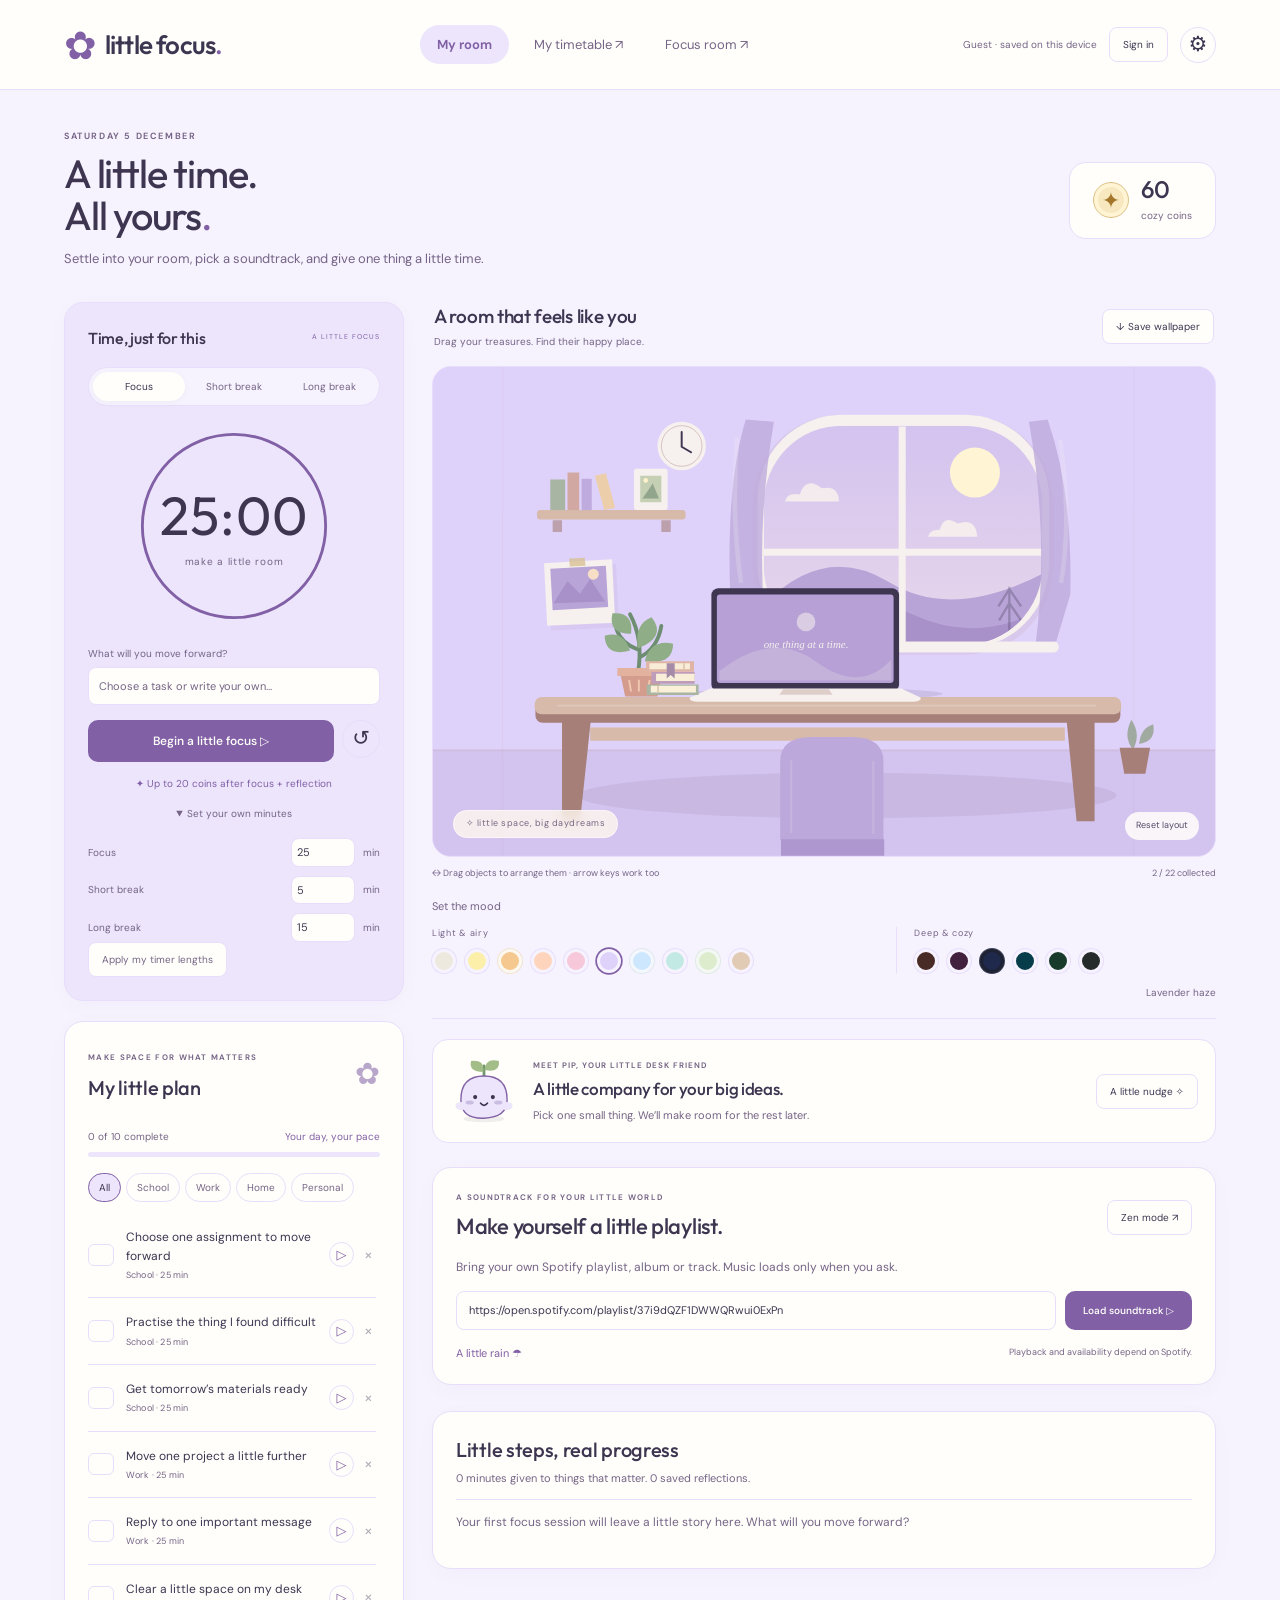
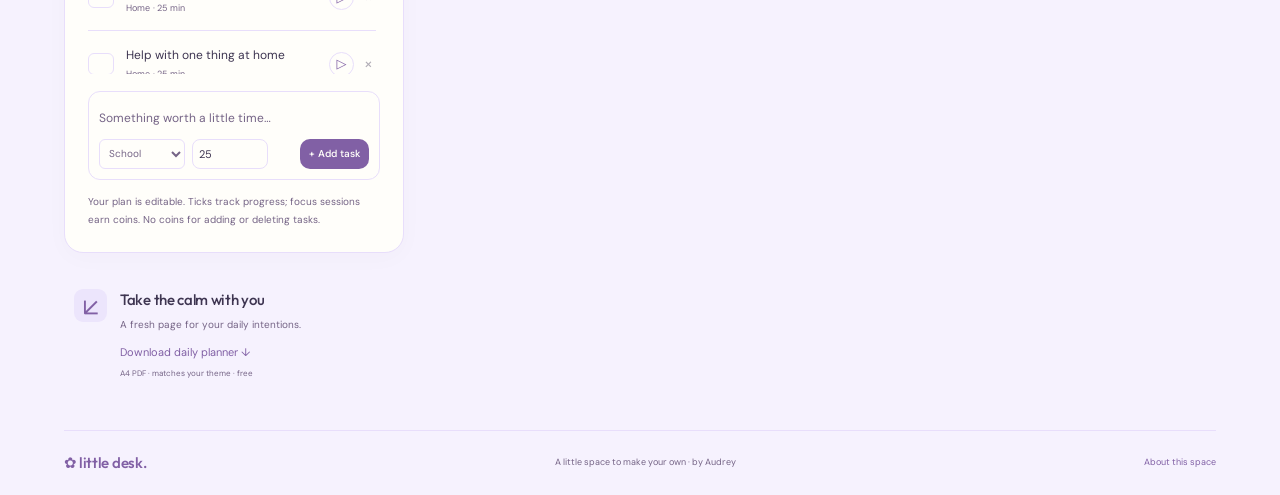
==== focus.html @ 66adf8b5 "Build Little Desk with movable rooms and matching study tools Add movable desk objects, Pip encourag" ====
<!doctype html>
<html lang="en" data-theme="lavender">
<head>
  <meta charset="UTF-8"><meta name="viewport" content="width=device-width, initial-scale=1">
  <meta name="theme-color" content="#f7f5fb"><meta name="description" content="Your dream room, one little win at a time. Make space for focus, collect little treasures, and build a cozy corner that feels like you.">
  <title>Little Focus — a little time, all yours</title>
  <link rel="icon" href="data:image/svg+xml,%3Csvg xmlns='http://www.w3.org/2000/svg' viewBox='0 0 64 64'%3E%3Crect width='64' height='64' rx='18' fill='%239876b7'/%3E%3Ctext x='32' y='47' text-anchor='middle' font-size='49' fill='%23fff7ea'%3E✿%3C/text%3E%3C/svg%3E">
  <style>
/* Theme tokens: change these to recolor the interface. Scene colors live in scene.js. */
@import url('https://fonts.googleapis.com/css2?family=DM+Sans:wght@400;450;500;550;600;650;700&family=Outfit:wght@400;450;500;550;600;650&display=swap');
:root {
  --page:#f8f7fb;
  --surface:#fffefa;
  --ink:#40394e;
  --muted:#81798e;
  --line:#eae5f0;
  --accent:#8c72af;
  --accent-light:#eee7f7;
  --accent-soft:#f4effb;
  --shadow:0 5px 24px #4b346506;
  --scene:#e9ddf5;
  --danger:#a84458;
  color-scheme:light
}
[data-theme=mint] {
  --page:#f4f8f5;
  --ink:#344f46;
  --muted:#6c827a;
  --line:#dfeae4;
  --accent:#518973;
  --accent-light:#e1efe6;
  --accent-soft:#edf6ef;
  --scene:#dceee2
}
[data-theme=blue] {
  --page:#f4f7fb;
  --ink:#35475c;
  --muted:#73859a;
  --line:#e0e8f0;
  --accent:#608bb0;
  --accent-light:#e2edf7;
  --accent-soft:#eef5fb;
  --scene:#dbeafa
}
[data-theme=morning] {
  --page:#fcf8ef;
  --ink:#5b4737;
  --muted:#927e68;
  --line:#eee4d4;
  --accent:#ad7f42;
  --accent-light:#f7ebd4;
  --accent-soft:#fcf3e2;
  --scene:#fae6bc
}
[data-theme=night] {
  --page:#1e2233;
  --surface:#292d41;
  --ink:#f0eaf8;
  --muted:#b1abc5;
  --line:#3c4057;
  --accent:#bea4e5;
  --accent-light:#41405c;
  --accent-soft:#32364d;
  --scene:#353853;
  --shadow:0 5px 24px #00000016;
  color-scheme:dark
}
/* Shared controls and desktop layout. */
* {
  box-sizing:border-box
}
body {
  margin:0;
  background:var(--page);
  color:var(--ink);
  font-family:'DM Sans',system-ui,sans-serif;
  font-size:14px;
  line-height:1.5;
  transition:background .35s,color .35s
}
button,input,a {
  -webkit-tap-highlight-color:transparent
}
button,input {
  font:inherit
}
button,a,input {
  outline-offset:5px
}
button {
  cursor:pointer;
  color:inherit
}
button {
  border:0;
  background:none
}
a {
  color:inherit;
  text-decoration:none
}
button:hover,a:hover {
  filter:brightness(.96)
}
button:disabled {
  cursor:not-allowed;
  opacity:.6
}
button:focus-visible,a:focus-visible,input:focus-visible {
  outline:3px solid var(--accent)
}
h1,h2,p {
  margin:0
}
h1,h2,.brand {
  font-family:'Outfit',system-ui,sans-serif
}
h2 {
  font-weight:500;
  font-size:20px;
  letter-spacing:-.3px
}
.topbar {
  height:90px;
  display:flex;
  align-items:center;
  justify-content:space-between;
  gap:20px;
  padding:0 max(5vw,24px);
  border-bottom:1px solid var(--line);
  background:var(--surface)
}
.brand {
  font-size:26px;
  font-weight:550;
  letter-spacing:-.8px;
  display:flex;
  align-items:center;
  gap:9px;
  white-space:nowrap
}
.brand-flower {
  font-size:39px;
  line-height:1;
  color:var(--accent)
}
.brand-dot {
  margin-left:-9px;
  color:var(--accent)
}
nav {
  display:flex;
  gap:8px
}
.nav-link {
  padding:10px 17px;
  border-radius:30px;
  font-size:13px;
  color:var(--muted)
}
.nav-link span {
  padding-left:5px;
  font-size:14px
}
.nav-link.active {
  background:var(--accent-light);
  color:var(--accent);
  font-weight:650
}
.header-actions {
  display:flex;
  align-items:center;
  gap:22px
}
.local-badge {
  font-size:11px;
  color:var(--muted);
  display:flex;
  align-items:center;
  gap:7px
}
.local-badge i {
  height:6px;
  width:6px;
  background:#7fa98b;
  border-radius:50%
}
.icon-button {
  width:36px;
  height:36px;
  border:1px solid var(--line);
  border-radius:50%;
  font-size:21px;
  display:inline-grid;
  place-items:center;
  background:var(--surface)
}
main {
  max-width:1440px;
  padding:40px 5vw 0;
  margin:auto
}
.intro {
  display:flex;
  justify-content:space-between;
  align-items:center;
  margin:0 0 31px;
  gap:16px
}
.eyebrow {
  font-size:9px;
  letter-spacing:1.6px;
  font-weight:650;
  color:var(--muted)
}
h1 {
  font-size:clamp(28px,2.7vw,41px);
  line-height:1.2;
  font-weight:450;
  letter-spacing:-1.2px;
  margin:8px 0 10px
}
h1 span {
  color:var(--accent)
}
.intro p:last-child {
  color:var(--muted);
  font-size:13px
}
.coin-wallet {
  display:flex;
  gap:12px;
  align-items:center;
  border:1px solid var(--line);
  background:var(--surface);
  border-radius:17px;
  padding:13px 23px
}
.coin {
  width:36px;
  height:36px;
  background:#f7e8bf;
  border:1px solid #dec48a;
  color:#a47629;
  border-radius:50%;
  display:grid;
  place-items:center;
  font-size:22px;
  box-shadow:inset 0 0 0 4px #fff4d4
}
.coin-wallet strong {
  font-family:'Outfit',sans-serif;
  font-size:24px;
  font-weight:500;
  line-height:1.15;
  display:block
}
.coin-wallet div>span {
  font-size:10px;
  color:var(--muted);
  white-space:nowrap
}
.workspace {
  display:grid;
  grid-template-columns:315px minmax(0,1fr);
  gap:34px
}
.productivity {
  display:flex;
  flex-direction:column;
  gap:20px
}
.panel {
  border:1px solid var(--line);
  border-radius:19px;
  background:var(--surface);
  box-shadow:var(--shadow);
  padding:23px
}
.section-heading {
  display:flex;
  justify-content:space-between;
  align-items:center
}
.section-heading h2 {
  margin-top:7px
}
.section-heading .eyebrow {
  font-size:8px;
  letter-spacing:1.3px
}
.small-flower {
  font-size:30px;
  color:var(--accent);
  opacity:.55
}
.progress-label {
  display:flex;
  justify-content:space-between;
  color:var(--muted);
  font-size:10px;
  margin-top:26px
}
.progress-label span:last-child {
  color:var(--accent)
}
progress {
  appearance:none;
  width:100%;
  height:5px;
  border:0;
  display:block;
  margin-top:8px;
  background:var(--accent-light);
  border-radius:10px;
  overflow:hidden
}
progress::-webkit-progress-bar {
  background:var(--accent-light)
}
progress::-webkit-progress-value {
  background:var(--accent);
  border-radius:10px
}
progress::-moz-progress-bar {
  background:var(--accent)
}
.habit-list {
  list-style:none;
  padding:9px 0 0;
  margin:0
}
.habit {
  display:flex;
  align-items:center;
  gap:9px;
  padding:15px 0;
  border-bottom:1px solid var(--line)
}
.habit label {
  display:flex;
  gap:12px;
  align-items:center;
  flex:1;
  min-width:0;
  cursor:pointer;
  font-size:12px;
  overflow-wrap:anywhere
}
.habit input {
  appearance:none;
  flex-shrink:0;
  width:19px;
  height:19px;
  border:1.5px solid var(--line);
  border-radius:6px;
  margin:0;
  display:grid;
  place-content:center
}
.habit input:checked {
  background:var(--accent);
  border-color:var(--accent)
}
.habit input:checked:after {
  content:'✓';
  color:var(--surface);
  font-size:13px
}
.habit input:checked+span {
  text-decoration:line-through;
  color:var(--muted)
}
.delete-habit {
  padding:3px;
  font-size:18px;
  opacity:.4;
  line-height:1
}
.delete-habit:hover {
  opacity:1;
  color:var(--danger)
}
#habit-form {
  display:flex;
  border:1px dashed var(--line);
  border-radius:9px;
  margin-top:17px;
  padding:5px 8px;
  gap:5px
}
input {
  min-width:0;
  color:var(--ink);
  background:var(--surface);
  border:1px solid var(--line);
  border-radius:8px;
  padding:10px 12px
}
#habit-input {
  flex:1;
  background:transparent;
  border:0;
  padding:6px 1px;
  font-size:11px
}
input::placeholder {
  color:var(--muted)
}
#habit-form button {
  color:var(--accent);
  font-size:20px
}
.fine-print {
  font-size:9px;
  line-height:1.8;
  color:var(--muted);
  margin-top:13px
}
.timer-header {
  display:flex;
  justify-content:space-between;
  align-items:center
}
.timer-header h2 {
  font-size:16px
}
.timer-header span {
  font-size:7px;
  letter-spacing:1px;
  color:var(--accent)
}
.focus-panel {
  background:var(--accent-soft);
  text-align:center
}
.timer {
  font-family:'Outfit',sans-serif;
  font-size:57px;
  line-height:1.2;
  letter-spacing:1px;
  font-weight:400;
  margin:17px 0
}
.timer-buttons {
  display:flex;
  justify-content:center;
  gap:9px
}
.primary {
  background:var(--accent);
  color:var(--surface);
  padding:11px 18px;
  border-radius:10px;
  font-size:12px;
  font-weight:550
}
.primary span {
  margin-left:20px
}
.timer-buttons .icon-button {
  background:transparent;
  width:38px;
  height:38px
}
.focus-panel>p {
  font-size:10px;
  color:var(--muted);
  margin-top:16px
}
.download-panel {
  display:flex;
  gap:13px;
  padding:16px 10px
}
.download-symbol {
  height:33px;
  width:33px;
  border-radius:9px;
  background:var(--accent-light);
  color:var(--accent);
  display:grid;
  place-items:center;
  font-size:25px;
  flex-shrink:0
}
.download-panel h2 {
  font-size:15px
}
.download-panel p {
  color:var(--muted);
  font-size:10px;
  margin:5px 0 9px
}
.text-button {
  padding:0;
  font-size:11px;
  color:var(--accent)
}
.text-button span {
  margin-left:8px
}
.file-note {
  display:block;
  font-size:8px;
  color:var(--muted);
  margin-top:5px
}
.desk-header {
  display:flex;
  justify-content:space-between;
  align-items:center;
  margin:0 0 15px;
  padding:0 2px
}
.desk-header h2 {
  font-size:19px
}
.desk-header div>span {
  color:var(--muted);
  font-size:10px
}
.subtle-button {
  padding:9px 13px;
  font-size:10px;
  border:1px solid var(--line);
  border-radius:8px;
  background:var(--surface)
}
.subtle-button span {
  margin-right:7px
}
.scene-wrap {
  border:1px solid var(--line);
  position:relative;
  overflow:hidden;
  border-radius:19px;
  background:var(--scene)
}
#desk-scene {
  width:100%;
  aspect-ratio:16/10;
  display:grid;
  align-items:center
}
#desk-scene svg {
  width:100%;
  height:100%;
  display:block
}
.scene-sticker {
  position:absolute;
  bottom:18px;
  left:20px;
  background:#fff9edc9;
  backdrop-filter:blur(6px);
  border:1px solid #ffffff80;
  border-radius:20px;
  padding:6px 12px;
  font-size:9px;
  letter-spacing:.5px;
  color:#796783
}
.scene-sticker span {
  margin-right:5px
}
.theme-row {
  display:flex;
  align-items:center;
  gap:15px;
  padding:18px 1px 22px;
  border-bottom:1px solid var(--line);
  font-size:10px;
  color:var(--muted)
}
#theme-options {
  display:flex;
  gap:9px
}
.theme-swatch {
  width:21px;
  height:21px;
  border-radius:50%;
  border:3px solid var(--page);
  box-shadow:0 0 0 1px var(--line)
}
.theme-swatch[aria-pressed=true] {
  box-shadow:0 0 0 1.7px var(--accent)
}
.theme-name {
  margin-left:auto;
  font-size:9px
}
.collection-heading {
  display:flex;
  justify-content:space-between;
  align-items:end;
  margin:22px 0 16px
}
.collection-heading h2 {
  margin-top:4px;
  font-size:21px
}
.collection-heading>span {
  font-size:9px;
  color:var(--muted)
}
.collection-heading .eyebrow {
  font-size:8px;
  letter-spacing:1.3px
}
.item-grid {
  display:grid;
  grid-template-columns:repeat(6,minmax(0,1fr));
  gap:9px
}
.item-card {
  border:1px solid var(--line);
  background:var(--surface);
  border-radius:13px;
  overflow:hidden;
  text-align:center;
  padding:10px 6px 9px;
  transition:transform .2s
}
.item-card:hover {
  transform:translateY(-3px)
}
.item-card svg {
  width:60px;
  height:53px;
  display:block;
  margin:auto
}
.item-card h3 {
  font-size:10px;
  font-weight:550;
  margin:7px 0
}
.item-action {
  font-size:9px;
  background:var(--accent-light);
  color:var(--accent);
  padding:5px 4px;
  border-radius:6px;
  width:100%;
  white-space:nowrap
}
.item-action[aria-pressed=true] {
  background:var(--accent-soft);
  color:var(--muted)
}
.item-action:disabled {
  background:var(--page);
  opacity:.7
}
.collection-note {
  text-align:center;
  font-size:9px;
  color:var(--muted);
  margin:20px 0 6px
}
.collection-note span {
  color:var(--accent);
  margin-right:5px
}
footer {
  border-top:1px solid var(--line);
  display:flex;
  align-items:center;
  justify-content:space-between;
  gap:12px;
  margin-top:35px;
  padding:21px 0;
  color:var(--muted)
}
.footer-brand {
  font-size:15px;
  color:var(--accent);
  letter-spacing:-.3px
}
footer>span {
  font-size:9px
}
footer button {
  font-size:9px!important
}
dialog {
  width:min(480px,calc(100% - 32px));
  border:1px solid var(--line);
  border-radius:21px;
  background:var(--surface);
  color:var(--ink);
  padding:27px;
  box-shadow:0 20px 120px #0003
}
dialog::backdrop {
  background:#24203266;
  backdrop-filter:blur(4px)
}
.dialog-heading {
  display:flex;
  align-items:center;
  justify-content:space-between;
  gap:12px
}
.dialog-heading h2 {
  font-size:23px
}
dialog p {
  color:var(--muted);
  font-size:12px;
  margin:16px 0
}
#settings-form {
  display:grid;
  gap:8px
}
#settings-form label {
  font-size:11px;
  margin-top:10px
}
#settings-form .primary {
  margin-top:14px
}
.toast {
  position:fixed;
  bottom:24px;
  left:50%;
  transform:translate(-50%,20px);
  background:var(--ink);
  color:var(--surface);
  padding:12px 22px;
  border-radius:12px;
  font-size:12px;
  max-width:calc(100% - 32px);
  opacity:0;
  pointer-events:none;
  transition:.2s;
  z-index:10
}
.toast.visible {
  opacity:1;
  transform:translate(-50%,0)
}
.sr-only {
  position:absolute;
  width:1px;
  height:1px;
  overflow:hidden;
  clip:rect(0,0,0,0)
}
.skip {
  position:fixed;
  top:-100px;
  padding:12px;
  background:var(--surface);
  z-index:20
}
.skip:focus {
  top:5px
}
/* Responsive layout: the scene moves above the checklist on narrow screens. */
@media(min-width:1500px) {
  main {
    padding-left:50px;
    padding-right:50px
  }
}
@media(max-width:1100px) {
  .workspace {
    grid-template-columns:280px minmax(0,1fr);
    gap:23px
  }
  .item-grid {
    grid-template-columns:repeat(3,minmax(0,1fr))
  }
  .panel {
    padding:20px
  }
  .local-badge {
    display:none
  }
  .item-card svg {
    height:45px
  }
  .collection-heading>span {
    display:none
  }
  h1 {
    font-size:32px
  }
}
@media(max-width:760px) {
  .topbar {
    height:72px;
    padding:0 20px;
    flex-wrap:wrap;
    gap:8px
  }
  .brand {
    font-size:23px
  }
  .brand-flower {
    font-size:32px
  }
  .header-actions {
    margin-left:auto
  }
  nav {
    position:absolute;
    top:84px;
    left:20px;
    right:20px;
    justify-content:center;
    gap:5px
  }
  .nav-link {
    padding:7px 13px;
    font-size:11px
  }
  main {
    padding:70px 20px 0
  }
  .intro {
    margin-bottom:25px;
    align-items:start
  }
  .intro .eyebrow {
    font-size:8px
  }
  h1 {
    font-size:29px;
    max-width:300px
  }
  .intro p:last-child {
    font-size:11px;
    max-width:240px
  }
  .coin-wallet {
    padding:10px;
    gap:7px;
    border-radius:13px;
    margin-top:22px
  }
  .coin {
    width:26px;
    height:26px;
    font-size:16px;
    box-shadow:inset 0 0 0 3px #fff4d4
  }
  .coin-wallet strong {
    font-size:19px
  }
  .coin-wallet div>span {
    font-size:8px
  }
  .workspace {
    display:flex;
    flex-direction:column;
    gap:25px
  }
  .desk-column {
    order:-1
  }
  .desk-header {
    margin-bottom:12px
  }
  .scene-sticker {
    left:12px;
    bottom:12px;
    font-size:8px
  }
  .theme-row {
    gap:10px;
    padding:17px 0
  }
  .theme-name {
    font-size:8px
  }
  .item-grid {
    grid-template-columns:repeat(3,minmax(0,1fr))
  }
  .item-card {
    padding-top:8px
  }
  .item-card h3 {
    margin:3px 0 7px
  }
  .collection-heading {
    margin-top:18px
  }
  .collection-note {
    font-size:8px
  }
  .productivity {
    display:grid;
    grid-template-columns:1fr 1fr;
    gap:16px
  }
  .habits-panel {
    grid-column:1/-1
  }
  .download-panel {
    align-items:center;
    padding:15px 4px;
    gap:8px
  }
  .download-symbol {
    display:none
  }
  .download-panel h2 {
    font-size:15px
  }
  .download-panel p {
    line-height:1.8
  }
  .focus-panel {
    padding:17px 13px
  }
  .timer-header {
    display:block
  }
  .timer-header span {
    display:block;
    margin-top:5px
  }
  .timer {
    font-size:45px
  }
  .timer-buttons {
    gap:4px
  }
  .timer-buttons .primary {
    font-size:10px;
    padding:10px
  }
  .primary span {
    margin-left:5px
  }
  .timer-buttons .icon-button {
    width:30px;
    height:34px
  }
  .focus-panel>p {
    font-size:9px
  }
  footer {
    flex-wrap:wrap;
    margin-top:25px
  }
  footer>span {
    order:3;
    flex-basis:100%;
    font-size:8px
  }
  .section-heading .eyebrow {
    font-size:9px
  }
  .habit label {
    font-size:13px
  }
}
/* Respect the visitor's motion preference. */
@media(prefers-reduced-motion:reduce) {
  *,*:before,*:after {
    transition:none!important;
    animation:none!important;
    scroll-behavior:auto!important
  }
}

/* Little Desk v2: room tools, grouped tasks, a quiet companion and focus rituals. */
[hidden]{display:none!important}
.topbar{gap:15px}.header-actions{gap:12px}.local-badge{font-size:10px}.intro{align-items:center}.intro h1{font-size:clamp(31px,3.1vw,45px);line-height:1.08}.intro p:last-child{max-width:580px;line-height:1.8}.workspace{grid-template-columns:340px minmax(0,1fr);gap:28px}.category-tabs,.shop-filters{display:flex;gap:5px;flex-wrap:wrap;margin:16px 0 2px}.category-tabs button,.shop-filters button{border:1px solid var(--line);border-radius:20px;font-size:10px;padding:6px 10px;color:var(--muted)}.category-tabs button[aria-pressed=true],.shop-filters button[aria-pressed=true]{color:var(--ink);background:var(--accent-light);border-color:var(--accent)}.habit-list{max-height:470px;overflow-y:auto;scrollbar-width:thin;scrollbar-color:var(--line) transparent;padding-right:4px}.habit{gap:7px;align-items:center}.habit label{font-size:12px;line-height:1.6}.habit-label-text{display:block}.task-meta{display:block;color:var(--muted);font-size:9px;margin-top:2px;letter-spacing:.15px}.task-focus{width:25px;height:25px;flex-shrink:0;color:var(--accent);border:1px solid var(--line);border-radius:50%;font-size:13px}.delete-habit{font-size:16px}#habit-form{display:block;border:1px solid var(--line);padding:10px;border-radius:12px}#habit-input{width:100%;font-size:12px;padding:7px 0 12px}.task-options{display:flex;gap:7px}.task-options select{width:32%;font:inherit;font-size:10px;color:var(--muted);background:var(--surface);border:1px solid var(--line);border-radius:6px;padding:5px}.task-options .primary{font-size:10px;padding:7px 9px;white-space:nowrap}#habit-form button{font-size:10px;color:var(--surface)}.fine-print{font-size:10px;line-height:1.8}.timer-modes{display:flex;gap:3px;background:var(--page);border:1px solid var(--line);border-radius:30px;padding:4px;margin:17px 0 6px}.timer-modes button{flex:1;padding:7px 4px;font-size:10px;border-radius:20px;color:var(--muted)}.timer-modes button[aria-pressed=true]{background:var(--surface);color:var(--ink);box-shadow:0 2px 8px #00000008}.timer-orbit{position:relative;width:210px;height:210px;margin:15px auto}.timer-orbit>svg{position:absolute;inset:0;width:100%;height:100%;transform:rotate(-90deg)}.timer-track,.timer-ring{fill:none;stroke:var(--line);stroke-width:3}.timer-ring{stroke:var(--accent);stroke-linecap:round;stroke-dasharray:603.186;stroke-dashoffset:0;transition:stroke-dashoffset .4s}.timer-center{position:absolute;inset:0;display:flex;align-items:center;justify-content:center;flex-direction:column}.timer{font-size:54px;margin:0;line-height:1.2;letter-spacing:1px}.timer-whisper{font-size:10px;color:var(--muted);margin-top:6px;letter-spacing:.7px}.goal-label{display:block;text-align:left;font-size:10px;color:var(--muted);margin:12px 0 6px}#focus-goal{width:100%;font-size:11px;padding:10px}.timer-buttons{margin-top:15px;gap:8px}.timer-buttons .primary{flex:1;padding:12px}.reward-note{font-size:10px!important;color:var(--accent)!important;margin-top:14px!important}.timer-customize{margin-top:15px;font-size:10px;text-align:left;color:var(--muted)}.timer-customize summary{cursor:pointer;text-align:center}.timer-customize>div{display:flex;flex-direction:column;gap:9px;padding-top:14px}.timer-customize label{display:flex;align-items:center;justify-content:space-between;gap:8px}.timer-customize input{width:55px;font-size:11px;padding:5px;margin-left:auto}.scene-reset{position:absolute;right:16px;bottom:16px;border-radius:20px;background:var(--surface);padding:7px 11px;font-size:9px;opacity:.85}.room-hint{display:flex;justify-content:space-between;font-size:9px;color:var(--muted);padding:10px 0 0;gap:10px}#desk-scene [data-desk-item]{cursor:grab;touch-action:none;outline:0}#desk-scene [data-desk-item]:focus-visible{filter:drop-shadow(0 0 4px var(--accent))}#desk-scene [data-desk-item].dragging{cursor:grabbing;filter:drop-shadow(0 5px 4px #0002)}.theme-row{align-items:center;flex-wrap:wrap;gap:12px;padding:18px 0}.theme-row>span:first-child{font-size:11px}#theme-options{flex:1;flex-wrap:wrap;gap:9px}.theme-swatch{width:23px;height:23px}.theme-name{font-size:10px;min-width:75px;text-align:right}.pip-card{display:flex;align-items:center;gap:15px;border:1px solid var(--line);border-radius:16px;background:var(--surface);padding:17px;margin-top:20px}.pip-card h2{font-size:17px;margin:5px 0}.pip-card p:last-child{font-size:11px;color:var(--muted)}.pip-card .eyebrow{font-size:8px;letter-spacing:1px}.pip-avatar{width:68px;min-width:68px}.pip-avatar svg{width:100%;display:block}.pip-card>button{margin-left:auto;white-space:nowrap}.collection-heading{margin-top:26px}.collection-explain{font-size:11px;color:var(--muted);line-height:1.8;max-width:600px}.shop-filters{margin:15px 0}.item-grid{grid-template-columns:repeat(4,minmax(0,1fr));gap:11px}.item-card{padding:14px 9px 11px;border-radius:14px}.item-card svg{width:70px;height:63px}.item-card h3{font-size:11px;margin:6px 0 10px}.item-action{font-size:10px;padding:7px 4px}.item-card.is-owned{border-color:var(--accent)}.collection-note{font-size:10px;line-height:1.8}.reflection-history{margin-top:26px}.reflection-history>p{font-size:11px;color:var(--muted);margin-top:5px}#session-history{padding:0;list-style:none;margin:12px 0 0}#session-history li{border-top:1px solid var(--line);padding:12px 0;font-size:12px}#session-history li span{display:block;font-size:10px;color:var(--muted);margin-top:4px}.empty-list{font-size:12px;color:var(--muted);padding:24px 4px;line-height:1.8}textarea,select{font:inherit;color:var(--ink);background:var(--surface)}textarea{width:100%;border:1px solid var(--line);border-radius:9px;padding:12px;resize:vertical;margin:9px 0}textarea:focus-visible,select:focus-visible{outline:3px solid var(--accent);outline-offset:3px}#reflection-form>label{font-size:12px}#reflection-form .primary{width:100%;margin-top:12px}.checkbox-setting{display:flex;align-items:center;gap:10px;padding:12px 0}.checkbox-setting input{accent-color:var(--accent);width:17px;height:17px}.pip-popup{position:fixed;bottom:20px;right:20px;z-index:5;width:250px;display:flex;flex-direction:column;align-items:end;pointer-events:none}.pip-bubble{background:var(--surface);border:1px solid var(--line);box-shadow:0 8px 30px #00000012;border-radius:17px 17px 4px 17px;padding:16px 25px 16px 16px;font-size:12px;line-height:1.8;pointer-events:auto}.pip-bubble>button{position:absolute;right:7px;top:3px;color:var(--muted);font-size:17px}.pip-character{pointer-events:auto;width:80px;height:80px;padding:0;margin-top:5px}.pip-character svg{width:100%;height:100%}#auth-form{display:grid;gap:8px}#auth-form label{font-size:12px;margin-top:6px}#auth-form button{margin:8px 0 16px}#signed-in-controls{display:flex;flex-direction:column;gap:14px}#account-dialog>.text-button{margin-top:16px}.footer-brand{color:var(--accent)}
@media(max-width:1150px){.workspace{grid-template-columns:305px minmax(0,1fr);gap:22px}.item-grid{grid-template-columns:repeat(3,minmax(0,1fr))}.pip-card{gap:9px}.pip-card>button{font-size:9px;padding:7px}.pip-card h2{font-size:15px}.theme-name{flex-basis:100%;text-align:left}.intro h1{font-size:37px}.local-badge{display:none}.nav-link{padding:9px 10px}}
@media(max-width:760px){.topbar{gap:7px}.header-actions{gap:7px}.header-actions .subtle-button{font-size:10px;padding:8px}.workspace{display:flex}.intro h1{font-size:31px}.intro p:last-child{max-width:255px}.coin-wallet{margin-top:24px}.desk-column{order:-1}.productivity{display:flex}.desk-header h2{font-size:17px}.desk-header div>span{font-size:10px}.item-grid{grid-template-columns:repeat(3,minmax(0,1fr))}.item-card svg{width:57px;height:54px}.item-card h3{font-size:10px}.item-action{font-size:9px}.theme-name{flex-basis:auto}.theme-row{gap:10px}#theme-options{flex-basis:75%;gap:8px}.pip-card{flex-wrap:wrap;padding:15px}.pip-avatar{min-width:54px;width:54px}.pip-card>div:nth-child(2){flex:1;min-width:160px}.pip-card>button{margin:0 0 0 69px}.pip-card h2{font-size:16px}.room-hint{font-size:8px}.room-hint>span:last-child{white-space:nowrap}.scene-reset{bottom:11px;right:10px;font-size:8px;padding:5px 8px}.scene-sticker{font-size:7px;padding:5px 8px}.habit-list{max-height:530px}.habits-panel .fine-print{font-size:10px}.timer-header{display:flex}.timer-header span{font-size:9px;margin:0}.timer-modes button{font-size:11px}.timer{font-size:55px}.timer-buttons .primary{font-size:12px}.goal-label{font-size:12px}#focus-goal{font-size:12px}.timer-customize{font-size:11px}.download-panel{padding:15px}.pip-popup{right:12px;bottom:12px;width:225px}.pip-character{width:65px;height:65px}.reflection-history{margin-top:20px}.collection-heading h2{font-size:21px}.collection-explain{font-size:11px}.local-badge{display:none}}
/* Palette families are explicitly grouped instead of interleaved randomly. */
#theme-options{display:grid;grid-template-columns:minmax(0,1.4fr) minmax(0,1fr);gap:17px;flex-basis:100%}.theme-row{align-items:start}.theme-group>span{display:block;font-size:9px;color:var(--muted);letter-spacing:.7px;margin-bottom:9px}.theme-swatches{display:flex;flex-wrap:wrap;gap:9px}.theme-group+.theme-group{border-left:1px solid var(--line);padding-left:17px}.theme-swatch{width:24px;height:24px}.theme-name{min-width:0}.task-options input[type=number]{width:28%;font-size:11px;padding:6px}#habit-form .task-options button{margin-left:auto}.timer-customize[open]>summary{margin-bottom:3px}.timer-customize input{width:64px}@media(max-width:760px){#theme-options{grid-template-columns:minmax(0,1.4fr) minmax(0,1fr);gap:13px}.theme-group+.theme-group{padding-left:13px}.theme-swatches{gap:8px}.theme-swatch{width:23px;height:23px}.theme-name{margin-left:0}}
</style>
  
<style>.focus-route .focus-panel{order:-1}.focus-route .collection{display:none}.music-panel{margin-top:24px}.music-panel h2{font-size:22px;margin-top:7px}.music-panel>p{font-size:12px;color:var(--muted);margin:15px 0}.music-panel form{display:flex;gap:9px;margin-bottom:15px}.music-panel input{flex:1;font-size:11px}.music-panel .primary{font-size:10px;white-space:nowrap}.music-bottom{display:flex;justify-content:space-between;gap:15px;align-items:center;margin-top:14px}.music-bottom span{font-size:9px;color:var(--muted)}body.raining .scene-wrap:after{content:'';pointer-events:none;position:absolute;inset:0;background:repeating-linear-gradient(108deg,transparent 0 21px,var(--window-rain,#ffffff55) 22px 23px,transparent 24px 54px);opacity:.2;animation:little-rain 1s linear infinite}@keyframes little-rain{to{background-position:-24px 70px}}@media(prefers-reduced-motion:reduce){body.raining .scene-wrap:after{animation:none}}@media(max-width:760px){.music-panel h2{font-size:18px}.music-panel form{flex-direction:column}.music-panel .section-heading{align-items:start;gap:12px}.music-bottom{align-items:start}.music-bottom span{font-size:8px;max-width:130px}}</style></head>
<body class="focus-route">
<a class="skip" href="#main">Skip to your desk</a>
<header class="topbar">
  <a class="brand" href="#main"><span class="brand-flower" aria-hidden="true">✿</span> little focus<span class="brand-dot">.</span></a>
  <nav aria-label="Your productivity tools"><a class="nav-link active" href="#main" aria-current="page">My room</a><button class="nav-link" data-tool="timetable">My timetable ↗</button><button class="nav-link" data-tool="lofi">Focus room ↗</button></nav>
  <div class="header-actions"><span class="local-badge" id="save-status">Guest · saved on this device</span><button class="subtle-button" id="account-open">Sign in</button><button class="icon-button" id="settings-open" aria-label="Open settings">⚙</button></div>
</header>
<main id="main">
  <div class="intro"><div><p class="eyebrow" id="today">YOUR OWN LITTLE CORNER</p><h1>A little time.<br>All yours<span>.</span></h1><p>Settle into your room, pick a soundtrack, and give one thing a little time.</p></div><div class="coin-wallet"><span class="coin" aria-hidden="true">✦</span><div><strong id="balance">60</strong><span>cozy coins</span></div></div></div>
  <div class="workspace">
    <aside class="productivity" aria-label="Daily productivity">
      <section class="panel habits-panel"><div class="section-heading"><div><span class="eyebrow">MAKE SPACE FOR WHAT MATTERS</span><h2>My little plan</h2></div><span class="small-flower" aria-hidden="true">✿</span></div>
        <div class="progress-label"><span id="progress-text"></span><span id="category-count"></span></div><progress id="progress" max="10" value="0" aria-label="Today's tasks completed"></progress>
        <div id="category-tabs" class="category-tabs" role="group" aria-label="Filter tasks by category"></div>
        <ul id="habit-list" class="habit-list"></ul>
        <form id="habit-form"><label class="sr-only" for="habit-input">Add a task</label><input id="habit-input" placeholder="Something worth a little time…" maxlength="90" required autocomplete="off"><div class="task-options"><label class="sr-only" for="habit-category">Task category</label><select id="habit-category"><option>School</option><option>Work</option><option>Home</option><option>Personal</option></select><label class="sr-only" for="habit-minutes">Time estimate</label><input id="habit-minutes" type="number" min="1" max="180" value="25" aria-label="Task estimate in minutes"><button type="submit" class="primary">+ Add task</button></div></form>
        <p class="fine-print">Your plan is editable. Ticks track progress; focus sessions earn coins. No coins for adding or deleting tasks.</p>
      </section>
      <section class="panel focus-panel"><div class="timer-header"><h2>Time, just for this</h2><span id="focus-label">A LITTLE FOCUS</span></div>
        <div class="timer-modes" role="group" aria-label="Timer mode"><button data-mode="focus" aria-pressed="true">Focus</button><button data-mode="short" aria-pressed="false">Short break</button><button data-mode="long" aria-pressed="false">Long break</button></div>
        <div class="timer-orbit"><svg viewBox="0 0 220 220" aria-hidden="true"><circle class="timer-track" cx="110" cy="110" r="96"/><circle class="timer-ring" id="timer-ring" cx="110" cy="110" r="96"/></svg><div class="timer-center"><span class="timer" id="timer" role="timer" aria-label="Time remaining">25:00</span><span class="timer-whisper" id="timer-whisper">one thing at a time</span></div></div>
        <label for="focus-goal" class="goal-label">What will you move forward?</label><input id="focus-goal" list="goal-suggestions" placeholder="Choose a task or write your own…" maxlength="90"><datalist id="goal-suggestions"></datalist>
        <div class="timer-buttons"><button class="primary" id="timer-toggle">Begin a little focus ▷</button><button class="icon-button" id="timer-reset" aria-label="Reset timer">↺</button></div>
        <p class="reward-note" id="reward-note"></p><details class="timer-customize" open><summary>Set your own minutes</summary><div><label>Focus <input id="focus-duration" type="number" value="25" min="1" max="180"> min</label><label>Short break <input id="short-duration" type="number" value="5" min="1" max="90"> min</label><label>Long break <input id="long-duration" type="number" value="15" min="1" max="90"> min</label></div><button class="subtle-button" id="timer-apply" type="button">Apply my timer lengths</button></details>
      </section>
      <section class="download-panel"><span class="download-symbol" aria-hidden="true">↙</span><div><h2>Take the calm with you</h2><p>A fresh page for your daily intentions.</p><button class="text-button" id="planner-download">Download daily planner ↓</button><span class="file-note">A4 PDF · matches your theme · free</span></div></section>
    </aside>
    <section class="desk-column" aria-label="Your customizable room">
      <div class="desk-header"><div><h2>A room that feels like you</h2><span>Drag your treasures. Find their happy place.</span></div><button class="subtle-button" id="wallpaper-download">↓ Save wallpaper</button></div>
      <div class="scene-wrap"><div id="desk-scene" role="group" aria-label="Your room. Drag objects to move them, or focus an object and use the arrow keys."></div><div class="scene-sticker">✧ little space, big daydreams</div><button class="scene-reset" id="layout-reset">Reset layout</button></div>
      <div class="room-hint"><span id="move-hint">↔ Drag objects to arrange them · arrow keys work too</span><span id="collection-count"></span></div>
      <div class="theme-row"><span>Set the mood</span><div id="theme-options" role="group" aria-label="Room color theme"></div><span id="theme-name" class="theme-name"></span></div>
      <section class="pip-card"><div class="pip-avatar" id="pip-inline" aria-hidden="true"></div><div><p class="eyebrow">MEET PIP, YOUR LITTLE DESK FRIEND</p><h2>A little company for your big ideas.</h2><p id="pip-inline-tip">Pick one small thing. We’ll make room for the rest later.</p></div><button class="subtle-button" id="pip-tip">A little nudge ✧</button></section>
      <section class="panel music-panel"><div class="section-heading"><div><p class="eyebrow">A SOUNDTRACK FOR YOUR LITTLE WORLD</p><h2>Make yourself a little playlist.</h2></div><button id="zen-mode" class="subtle-button">Zen mode ↗</button></div><p>Bring your own Spotify playlist, album or track. Music loads only when you ask.</p><form id="music-form"><label class="sr-only" for="music-url">Spotify link</label><input id="music-url" type="url" placeholder="https://open.spotify.com/playlist/…" value="https://open.spotify.com/playlist/37i9dQZF1DWWQRwui0ExPn" required><button class="primary" type="submit">Load soundtrack ▷</button></form><iframe id="music-frame" title="Your Spotify soundtrack" width="100%" height="152" hidden allow="autoplay; clipboard-write; encrypted-media; fullscreen; picture-in-picture" style="border:0;border-radius:12px"></iframe><div class="music-bottom"><button class="text-button" id="rain-toggle" aria-pressed="false">A little rain ☂</button><span>Playback and availability depend on Spotify.</span></div></section><section class="collection"><div class="collection-heading"><div><p class="eyebrow">EARN A LITTLE. DREAM A LITTLE.</p><h2>Treasures for your tiny world</h2></div><span id="daily-reward"></span></div><p class="collection-explain">Finish a focus session, name what moved forward, then choose something lovely. 60 welcome coins to start your space.</p><div class="shop-filters" role="group" aria-label="Filter treasures"><button data-shop="all" aria-pressed="true">All treasures</button><button data-shop="owned" aria-pressed="false">My collection</button><button data-shop="wishlist" aria-pressed="false">Still dreaming</button></div><div class="item-grid" id="item-grid"></div><p class="collection-note">♡ No leaderboard. No streaks to lose. Build a space you love at your own pace.</p></section>
      <section class="reflection-history panel"><h2>Little steps, real progress</h2><p id="focus-total"></p><ul id="session-history"></ul></section>
    </section>
  </div>
  <footer><a class="brand footer-brand" href="#main">✿ little desk.</a><span>A little space to make your own · by Audrey</span><button class="text-button" id="about-open">About this space</button></footer>
</main>
<aside id="pip-popup" class="pip-popup" aria-label="Pip's encouragement" hidden><div class="pip-bubble"><button id="pip-dismiss" aria-label="Dismiss Pip’s message">×</button><p id="pip-message" role="status"></p></div><button id="pip-character" class="pip-character" aria-label="Ask Pip for a little encouragement"></button></aside>
<dialog id="settings-dialog"><div class="dialog-heading"><h2>Make yourself at home</h2><button class="icon-button" data-close aria-label="Close settings">×</button></div><form id="settings-form"><label for="timetable-url">Your timetable website</label><input type="url" id="timetable-url" maxlength="500"><label for="lofi-url">Your focus room website</label><input type="url" id="lofi-url" maxlength="500"><label class="checkbox-setting"><input type="checkbox" id="pip-enabled"> Let Pip pop up with gentle encouragement</label><button class="primary" type="submit">Save my settings</button></form><p class="fine-print">Guest rooms stay in this browser. Clearing site data clears the guest room. Cozy coins are pretend points, with no cash value.</p><button class="text-button" id="backup-download">Download a backup of my room ↓</button></dialog>
<dialog id="reflection-dialog"><div class="dialog-heading"><h2>A little focus, done.</h2><button class="icon-button" data-close aria-label="Close reflection">×</button></div><p id="reflection-goal"></p><form id="reflection-form"><label for="reflection-input">What moved forward?</label><textarea id="reflection-input" minlength="10" maxlength="300" required rows="3" placeholder="I finished the first draft, solved two questions, or found what I need to practise…"></textarea><p class="fine-print">A quick reflection makes the session useful. This is your honest record, not proof for anyone else.</p><button class="primary" type="submit">Save my progress & collect coins ✦</button></form></dialog>
<dialog id="account-dialog"><div class="dialog-heading"><h2 id="account-heading">A little space, wherever you are.</h2><button class="icon-button" data-close aria-label="Close account">×</button></div><p id="account-status"></p><div id="auth-controls" hidden><div class="timer-modes"><button id="auth-login" aria-pressed="true">Sign in</button><button id="auth-signup" aria-pressed="false">Create account</button></div><form id="auth-form"><label for="auth-email">Email</label><input id="auth-email" type="email" required autocomplete="email" maxlength="254"><label for="auth-password">Password</label><input id="auth-password" type="password" required minlength="12" maxlength="128" autocomplete="current-password"><button class="primary" id="auth-submit" type="submit">Sign in</button></form><button class="text-button" id="auth-reset">Forgot your password?</button></div><div id="signed-in-controls" hidden><button class="primary" id="cloud-load">Load my cloud room</button><button class="subtle-button" id="cloud-save">Save this room to my account</button><button class="text-button" id="auth-logout">Sign out</button><p class="fine-print">Choose which room to load before editing on a shared device. Cloud save is manual, so signing in cannot overwrite a room.</p></div><button class="text-button" data-close>Back to my desk</button></dialog>
<dialog id="about-dialog"><div class="dialog-heading"><h2>Your little world.</h2><button class="icon-button" data-close aria-label="Close about">×</button></div><p>Little Desk is a cozy place to plan your day, make time for what matters and build the room of your daydreams.</p><p>Task ticks are for organising. Coins come from timed focus plus a short reflection, with a daily cap. A timer can’t prove work happened; this is a personal progress tool.</p><p>All themes, treasures and exports are free in this prototype. Guest mode has no account or cloud sync. Optional accounts use a connected sign-in service when enabled.</p></dialog>
<div class="toast" id="toast" role="status" aria-live="polite"></div>
<script>
/* Shared palettes and catalog. Every large room surface comes from its theme. */
const LittleSuite=(()=>{
  // Ordered light-to-dark, then warm-to-cool within each group.
  const seeds=[
    ['paper','Warm paper','#797366','#eee9de',false],
    ['lemon','Lemon chiffon','#8d751c','#fbefaa',false],
    ['morning','Sunlit honey','#a4712c','#f4c88f',false],
    ['peach','Peach sorbet','#b05a39','#ffd4bd',false],
    ['rose','Rosewater','#b45879','#f6c8da',false],
    ['lavender','Lavender haze','#8160a5','#dfd2fa',false],
    ['blue','Cloud nine','#3a79aa','#cde7ff',false],
    ['aqua','Sea glass','#3f847c','#c3e9e4',false],
    ['mint','Matcha meadow','#5b7d42','#dceccd',false],
    ['mocha','Cafe au lait','#89634c','#e2cbb5',false],
    ['ember','Fireside','#e8af80','#492b25',true],
    ['berry','Midnight berry','#df9cb9','#41213e',true],
    ['night','Night owl','#9ab5f1','#1e294c',true],
    ['ocean','Ocean after dark','#74d2dc','#073d4a',true],
    ['forest','Forest retreat','#a6d38b','#183a2b',true],
    ['mono','Charcoal & linen','#b7c6bf','#252b2b',true]
  ];
  function mix(a,b,n){const x=a.match(/\w\w/g).map(v=>parseInt(v,16)),y=b.match(/\w\w/g).map(v=>parseInt(v,16));return '#'+x.map((v,i)=>Math.round(v+(y[i]-v)*n).toString(16).padStart(2,'0')).join('');}
  const themes=Object.fromEntries(seeds.map(([id,name,accent,base,dark])=>{
    const p={id,name,accent,swatch:base,dark,
      page:dark?mix(base,'#10151b',.3):mix(base,'#ffffff',.72),surface:dark?mix(base,'#ffffff',.05):'#fffefa',
      ink:dark?mix(base,'#ffffff',.9):mix(accent,'#171c20',.63),muted:dark?mix(base,'#ffffff',.63):mix(accent,'#666961',.45),
      line:dark?mix(base,'#ffffff',.14):mix(base,'#ffffff',.27),soft:dark?mix(base,'#ffffff',.02):mix(base,'#ffffff',.42),
      wall:base,floor:dark?mix(base,'#0e1820',.2):mix(base,accent,.13),window:dark?mix(base,'#ffffff',.34):mix(base,'#fffbea',.73),
      sky:dark?mix(base,'#101a32',.43):mix(base,accent,.13),skyEnd:dark?mix(base,accent,.2):mix(base,'#ffe4c0',.27),
      hills:mix(base,accent,.4),hill2:mix(base,accent,.58),wood:dark?mix(base,'#ad8e76',.5):mix('#d5b394',base,.22),
      edge:dark?mix(base,'#a38b79',.34):mix('#ad856f',accent,.16),screen:mix(base,accent,.44),curtain:mix(base,accent,.34),
      chair:mix(base,accent,.37),chairEdge:mix(base,accent,.52),light:dark?'#ffdfa1':'#fff0bf'};return [id,p];
  }));
  function apply(id){const p=themes[id]||themes.lavender,root=document.documentElement;root.dataset.theme=p.id;root.style.colorScheme=p.dark?'dark':'light';
    const vars={page:p.page,surface:p.surface,ink:p.ink,muted:p.muted,line:p.line,accent:p.accent,'accent-light':p.soft,'accent-soft':p.soft,scene:p.wall,'theme-color':p.accent};
    Object.entries(vars).forEach(([key,v])=>root.style.setProperty('--'+key,v));try{localStorage.setItem('little-suite.theme',p.id);}catch{}
    try{const u=new URL(location.href);if(u.searchParams.has('theme')&&u.searchParams.get('theme')!==p.id){u.searchParams.set('theme',p.id);history.replaceState(null,'',u.href);}}catch{}
    document.querySelector('meta[name="theme-color"]')?.setAttribute('content',p.page);return p;
  }
  function current(){try{const q=new URLSearchParams(location.search).get('theme');return themes[q]?q:localStorage.getItem('little-suite.theme')||'lavender';}catch{return 'lavender';}}
  const categories=['School','Work','Home','Personal'];
  const catalog=[
    ['plant','Leafy friend',20,202,300,1.25],['books','One more chapter',0,264,343,.85],['matcha','Matcha moment',20,610,345,.8],
    ['lamp','Golden glow',40,700,267,1.6],['cat','Sleepy company',60,750,347,1.15],['lights','Tiny starlights',40,115,35,1.7],
    ['flowers','Fresh flowers',40,170,310,1.15],['candle','Slow evening',25,630,345,.8],['headphones','In my own world',45,297,338,.9],
    ['teddy','Little daydreamer',65,770,335,1.2],['crystal','Pocket of magic',35,625,356,.7],['clock','Time to bloom',35,180,345,.8],
    ['notebook','Bright ideas',25,290,360,.9],['terrarium','Tiny forest',60,200,290,1.3],['vase','Curves & calm',35,675,310,1.15],
    ['gamepad','After hours',55,605,362,.85],['record','Sunday soundtrack',70,230,304,1.2],['mushrooms','Forest finds',45,720,338,1],
    ['fishbowl','A little blue',80,670,280,1.5],['camera','Keep the moment',50,620,340,.95],['bunny','Soft little friend',80,720,325,1.25],
    ['globe','Anywhere someday',90,220,280,1.4]
  ].map(([id,name,price,x,y,scale])=>({id,name,price,x,y,scale}));
  return {themes,mix,apply,current,categories,catalog};
})();

</script>
<script>
/* Checklists organise work; they never mint coins. Focus sessions plus a short
   reflection earn capped points. Browser-local coins are not proof of real work. */
const DeskModel=(()=>{
  const STORAGE_KEY='little-desk.v2',LEGACY_KEY='little-desk.v1',catalog=LittleSuite.catalog,ids=catalog.map(i=>i.id);
  const defaultLinks={timetable:'https://23akoh.github.io/little-desk/timetable.html',lofi:'https://23akoh.github.io/little-desk/focus.html'};
  const dayKey=(d=new Date())=>`${d.getFullYear()}-${String(d.getMonth()+1).padStart(2,'0')}-${String(d.getDate()).padStart(2,'0')}`;
  function safeURL(v){try{const u=new URL(v);return u.protocol==='https:'&&!u.username&&!u.password?u.href:'';}catch{return '';}}
  function fresh(day=dayKey()){
    const seeds=[['Choose one assignment to move forward','School'],['Practise the thing I found difficult','School'],['Get tomorrow’s materials ready','School'],['Move one project a little further','Work'],['Reply to one important message','Work'],['Clear a little space on my desk','Home'],['Help with one thing at home','Home'],['Read something just for me','Personal'],['Make time to move or stretch','Personal'],['Do one thing that makes me happy','Personal']];
    return {version:2,day,coins:60,theme:'lavender',habits:seeds.map(([text,category],i)=>({id:'h-'+i,text,category,minutes:25})),done:[],claimed:[],owned:['plant','books'],visible:['plant','books'],positions:{},dailyCoins:0,totalMinutes:0,sessions:[],pending:null,goal:'',companion:true,links:{...defaultLinks}};
  }
  function rollover(s,day=dayKey()){if(s.day===day)return false;s.day=day;s.done=[];s.claimed=[];s.dailyCoins=0;return true;}
  function position(s,id,x,y){if(!s.owned.includes(id)||!Number.isFinite(x)||!Number.isFinite(y))return false;const scale=catalog.find(i=>i.id===id).scale;s.positions[id]={x:Math.round(Math.max(5,Math.min(995-100*scale,x))),y:Math.round(Math.max(5,Math.min(620-100*scale,y)))};return true;}
  function restore(raw,day=dayKey()){
    const s=JSON.parse(raw);if(!s||![1,2].includes(s.version)||!Array.isArray(s.habits)||s.habits.length>60||!Number.isSafeInteger(s.coins)||s.coins<0||s.coins>1000000)throw new Error('Invalid saved desk');
    if(!s.habits.every(h=>h&&typeof h.id==='string'&&/^[a-zA-Z0-9_-]+$/.test(h.id)&&h.id.length<=90&&typeof h.text==='string'&&h.text.trim()&&h.text.length<=90)||new Set(s.habits.map(h=>h.id)).size!==s.habits.length)throw new Error('Invalid habits');
    for(const k of ['done','owned','visible'])if(!Array.isArray(s[k])||!s[k].every(id=>typeof id==='string'))throw new Error('Invalid item lists');
    if(typeof s.day!=='string'||!/^\d{4}-\d{2}-\d{2}$/.test(s.day))throw new Error('Invalid day');
    const base=fresh(day),migrating=s.version===1;s.version=2;s.theme=LittleSuite.themes[s.theme]?s.theme:'lavender';
    s.habits=s.habits.map(h=>({...h,category:LittleSuite.categories.includes(h.category)?h.category:'Personal',minutes:Number.isInteger(h.minutes)&&h.minutes>=1&&h.minutes<=180?h.minutes:25}));
    if(migrating&&s.habits.length===3&&s.habits.every(h=>['h-read','h-focus','h-water'].includes(h.id))){s.habits=base.habits;s.done=[];}
    s.owned=[...new Set(s.owned.filter(id=>ids.includes(id)))];s.visible=[...new Set(s.visible.filter(id=>s.owned.includes(id)))];s.done=[...new Set(s.done.filter(id=>s.habits.some(h=>h.id===id)))];
    s.claimed=Array.isArray(s.claimed)?s.claimed.filter(x=>typeof x==='string').slice(0,100):[];s.dailyCoins=Number.isInteger(s.dailyCoins)?Math.max(0,Math.min(60,s.dailyCoins)):0;
    s.totalMinutes=Number.isFinite(s.totalMinutes)?Math.max(0,Math.min(1000000,s.totalMinutes)):0;s.sessions=Array.isArray(s.sessions)?s.sessions.filter(v=>v&&typeof v.id==='string'&&typeof v.reflection==='string'&&typeof v.goal==='string'&&Number.isFinite(v.minutes)).slice(-100):[];
    const old=s.positions;s.positions={};if(old&&typeof old==='object')for(const id of ids)if(old[id])position(s,id,old[id].x,old[id].y);
    s.goal=typeof s.goal==='string'?s.goal.slice(0,90):'';s.companion=s.companion!==false;s.pending=s.pending&&typeof s.pending.id==='string'&&typeof s.pending.goal==='string'&&Number.isFinite(s.pending.minutes)&&s.pending.minutes>=1&&s.pending.minutes<=180?s.pending:null;
    s.links={timetable:typeof s.links?.timetable==='string'?safeURL(s.links.timetable):defaultLinks.timetable,lofi:typeof s.links?.lofi==='string'?safeURL(s.links.lofi):defaultLinks.lofi};rollover(s,day);return s;
  }
  function toggleHabit(s,id,day=dayKey()){rollover(s,day);if(!s.habits.some(h=>h.id===id))return false;if(s.done.includes(id))s.done=s.done.filter(x=>x!==id);else s.done.push(id);return true;}
  function addHabit(s,text,id,category='Personal',minutes=25){text=text.trim();if(!text||text.length>90||s.habits.length>=60||s.habits.some(h=>h.id===id||h.text.toLowerCase()===text.toLowerCase()))return false;s.habits.push({id,text,category:LittleSuite.categories.includes(category)?category:'Personal',minutes:Number.isInteger(+minutes)&&+minutes>=1&&+minutes<=180?+minutes:25});return true;}
  function removeHabit(s,id){s.habits=s.habits.filter(h=>h.id!==id);s.done=s.done.filter(x=>x!==id);}
  function itemAction(s,id){const i=catalog.find(i=>i.id===id);if(!i)return 'invalid';if(!s.owned.includes(id)){if(s.coins<i.price)return 'insufficient';s.coins-=i.price;s.owned.push(id);s.visible.push(id);return 'unlocked';}if(s.visible.includes(id)){s.visible=s.visible.filter(x=>x!==id);return 'hidden';}s.visible.push(id);return 'shown';}
  function finishFocus(s,id,goal,minutes){if(typeof id!=='string'||!goal?.trim()||!Number.isFinite(minutes)||minutes<1||minutes>180||s.pending||s.sessions.some(v=>v.id===id))return false;s.pending={id,goal:goal.trim().slice(0,90),minutes};return true;}
  function claimFocus(s,reflection,day=dayKey()){rollover(s,day);reflection=reflection.trim();const v=s.pending;if(!v||reflection.length<10||reflection.length>300||s.sessions.some(x=>x.id===v.id))return null;const coins=Math.min(60-s.dailyCoins,v.minutes>=10?Math.floor(v.minutes/5)*4:0);s.coins=Math.min(1000000,s.coins+coins);s.dailyCoins+=coins;s.totalMinutes+=v.minutes;s.sessions.push({...v,reflection,day,coins});s.sessions=s.sessions.slice(-100);s.pending=null;return coins;}
  return {STORAGE_KEY,LEGACY_KEY,dayKey,fresh,restore,rollover,toggleHabit,addHabit,removeHabit,itemAction,safeURL,position,finishFocus,claimFocus};
})();

</script>
<script>
/* Original SVG illustration. Keeping the scene vector-based makes the wallpaper
   crisp at any size, and avoids third-party image licenses or CORS restrictions. */
const DeskArt = (() => {
  const palettes=LittleSuite.themes;
  const items=LittleSuite.catalog;
  // Each item lives in a 100 x 100 coordinate box, reused in the shop and scene.
  const drawings = {
    plant:`<path d="M48 73Q54 39 40 13M50 57Q68 48 72 25M48 49Q31 43 26 28" fill="none" stroke="#6d8e71" stroke-width="4" stroke-linecap="round"/><path d="M41 33Q17 33 22 12Q44 10 41 33M48 48Q44 23 62 16Q78 36 48 48M55 61Q61 38 84 43Q84 65 55 61M40 50Q15 57 14 35Q33 29 40 50" fill="#8fae88"/><path d="M29 69h45l-6 28H35z" fill="#d49c8c"/><path d="M27 68h49v8H27z" rx="3" fill="#e3b29e"/><path d="M39 80l2 12M49 80v12M60 80l-2 12" stroke="#efc7b0" stroke-width="2"/>`,
    matcha:`<ellipse cx="47" cy="88" rx="35" ry="6" fill="#b69da8" opacity=".18"/><path d="M68 45h10c23 0 17 30-5 30h-6" fill="none" stroke="#f9f1dd" stroke-width="9"/><path d="M18 42h52v32q0 16-25 16T18 74z" fill="#f9f1dd"/><ellipse cx="44" cy="42" rx="26" ry="7" fill="#c6cf9f"/><ellipse cx="44" cy="42" rx="20" ry="4" fill="#9da973"/><path d="M39 17q-9 8 0 15M52 10q-8 8 0 15" fill="none" stroke="#fff8ed" stroke-width="3" stroke-linecap="round" opacity=".8"/>`,
    lamp:`<ellipse cx="52" cy="94" rx="30" ry="4" fill="#b49b9a" opacity=".2"/><path d="M49 44v42M31 88h39" stroke="#b08a73" stroke-width="6" stroke-linecap="round"/><path d="M29 14h40l13 32H16z" fill="#eed8ab"/><path d="M18 44h63" stroke="#d6b88c" stroke-width="4" stroke-linecap="round"/><path d="M72 47v15" stroke="#b08a73" stroke-width="2"/><circle cx="72" cy="64" r="3" fill="#b08a73"/>`,
    cat:`<ellipse cx="49" cy="82" rx="43" ry="9" fill="#a98b93" opacity=".17"/><path d="M37 42q29-16 46 6q17 35-17 36H29Q7 81 13 66" fill="#cfac99"/><path d="M27 54L19 24l24 14L59 22l9 34" fill="#cfac99"/><path d="M25 43l-2-11 10 8M53 39l5-9 3 13" fill="#e5b6ad"/><ellipse cx="43" cy="59" rx="30" ry="23" fill="#dec1a8"/><path d="M24 58q5 5 10 0m13 0q5 5 10 0" stroke="#7f6567" stroke-width="2.5" fill="none" stroke-linecap="round"/><path d="M39 65h7l-3 4z" fill="#b78587"/><path d="M74 71q18 19 11-8" stroke="#b99081" stroke-width="9" fill="none" stroke-linecap="round"/><path d="M29 42l4 8m8-10 1 9m11-8-3 8" stroke="#bc9481" stroke-width="3" stroke-linecap="round"/>`,
    books:`<path d="M11 74h78v16H11z" fill="#a7b5a2"/><path d="M17 76h68v10H17z" fill="#faf0d9"/><path d="M18 55h65v18H18z" fill="#be9cba"/><path d="M25 58h58v11H25z" fill="#f9efd9"/><path d="M10 39h72v16H10z" fill="#dfb4a4"/><path d="M15 42h61v9H15z" fill="#f8ecd7"/><path d="M28 76v10M67 42v9" stroke="#d6bea5" stroke-width="2"/><path d="M41 42v23l6-5 6 5V42" fill="#a58ba8"/>`,
    lights:`<path d="M2 28q46 55 96 0" stroke="#b99e87" stroke-width="2" fill="none"/><g fill="#f9db98" stroke="#e7bd79" stroke-width="1"><path d="M12 41l3-6 3 6 6 1-4 5 1 6-6-3-6 3 1-6-4-5zM46 57l3-6 3 6 6 1-4 5 1 6-6-3-6 3 1-6-4-5zM79 44l3-6 3 6 6 1-4 5 1 6-6-3-6 3 1-6-4-5z"/></g>`
  };
  Object.assign(drawings,{
    flowers:`<path d="M32 61h37l-6 35H38z" fill="#e8b1a8"/><g stroke="#85a57c" stroke-width="3"><path d="M49 70V20m0 40 20-24M48 53 28 37"/></g><g fill="#edc0c5"><circle cx="49" cy="21" r="15"/><circle cx="27" cy="36" r="12"/><circle cx="71" cy="34" r="13"/></g><g fill="#f8df9d"><circle cx="49" cy="21" r="5"/><circle cx="27" cy="36" r="4"/><circle cx="71" cy="34" r="4"/></g>`,
    candle:`<ellipse cx="50" cy="86" rx="30" ry="6" fill="#bea09a" opacity=".2"/><rect x="25" y="42" width="50" height="44" rx="7" fill="#ead9b2"/><ellipse cx="50" cy="43" rx="25" ry="6" fill="#fff1ce"/><path d="M50 42v-9" stroke="#795f54" stroke-width="2"/><path d="M50 12q-16 17 0 22q15-6 0-22" fill="#edbd73"/><path d="M36 59h28v14H36z" fill="#fff7e5"/>`,
    headphones:`<path d="M20 62V44a30 30 0 0 1 60 0v18" stroke="#8c9eaf" stroke-width="9" fill="none"/><rect x="12" y="47" width="22" height="38" rx="9" fill="#b2c6cd"/><rect x="67" y="47" width="22" height="38" rx="9" fill="#b2c6cd"/><path d="M19 55v20m60-20v20" stroke="#e2e9df" stroke-width="3"/>`,
    teddy:`<g fill="#c9a184"><circle cx="27" cy="27" r="13"/><circle cx="73" cy="27" r="13"/><ellipse cx="50" cy="70" rx="27" ry="29"/><circle cx="50" cy="43" r="30"/><ellipse cx="20" cy="68" rx="13" ry="17"/><ellipse cx="80" cy="68" rx="13" ry="17"/></g><ellipse cx="50" cy="74" rx="16" ry="18" fill="#e8c8a5"/><ellipse cx="50" cy="50" rx="14" ry="10" fill="#e8c8a5"/><g fill="#69534c"><circle cx="39" cy="39" r="3"/><circle cx="61" cy="39" r="3"/><ellipse cx="50" cy="49" rx="5" ry="3"/></g>`,
    crystal:`<path d="M28 83 19 47 35 17 58 7 82 45 70 83z" fill="#b6c8dd"/><path d="M35 17 48 49 58 7m-10 42 22 34M19 47l29 2-20 34m20-34 34-4" fill="none" stroke="#edf1f6" stroke-width="2"/><path d="M10 85h76" stroke="#c0acbc" stroke-width="4" stroke-linecap="round"/>`,
    clock:`<path d="M25 83l-8 12m58-12 8 12" stroke="#ba8e76" stroke-width="5"/><circle cx="50" cy="51" r="37" fill="#e3b897"/><circle cx="50" cy="51" r="30" fill="#fff1da"/><path d="M50 30v23l15 10" stroke="#94715e" stroke-width="3" fill="none" stroke-linecap="round"/><path d="M21 10 11 25M78 10l11 15" stroke="#ba8e76" stroke-width="10" stroke-linecap="round"/>`,
    notebook:`<path d="M20 20h64v70H20z" fill="#b7c6a1"/><path d="M27 20v70" stroke="#839778" stroke-width="4"/><path d="M39 37h31v22H39z" fill="#fff2d8"/><path d="M44 43h21m-21 6h15" stroke="#bbbd9a" stroke-width="2"/><path d="M68 60l18-35 5 3-18 35-6 5z" fill="#e0b39c"/>`,
    terrarium:`<path d="M50 9 85 39 76 87H23L15 39z" fill="#d9e6d3" fill-opacity=".75" stroke="#acb79a" stroke-width="2"/><path d="M15 39h70M50 9v76M23 87l27-48 26 48" fill="none" stroke="#acb79a" stroke-width="2"/><path d="M26 79q24-45 48 0z" fill="#89a67b"/><path d="M39 76V48m0 9-9-7m9 18 9-10" stroke="#587b60" stroke-width="4"/>`,
    vase:`<path d="M39 21h22v16q0 12 17 26q12 26-28 30Q10 89 22 63q17-14 17-26z" fill="#d7ad9b"/><path d="M40 27h20M32 71q18 8 37 0" stroke="#f0d0bc" stroke-width="3" fill="none"/>`,
    gamepad:`<path d="M29 34h44q13 0 20 39q0 16-16 11L63 69H39L24 84Q7 89 8 73q5-39 21-39" fill="#aebecb"/><path d="M29 45v22m-11-11h22" stroke="#647b8e" stroke-width="5"/><circle cx="73" cy="49" r="5" fill="#ebc4bc"/><circle cx="82" cy="61" r="5" fill="#cbd6ae"/>`,
    record:`<rect x="7" y="25" width="87" height="60" rx="7" fill="#c8a18d"/><circle cx="44" cy="54" r="24" fill="#51515c"/><circle cx="44" cy="54" r="17" fill="none" stroke="#76727a"/><circle cx="44" cy="54" r="9" fill="#e4c299"/><path d="M81 34v24L65 69" stroke="#f1d8bc" stroke-width="4" fill="none"/><path d="M18 87v7m64-7v7" stroke="#977465" stroke-width="5"/>`,
    mushrooms:`<path d="M27 47v36q10 13 20 0V47M61 65v22q7 10 15 0V65" fill="#f5dfc1"/><path d="M8 49q29-65 59 0z" fill="#d39183"/><path d="M47 65q23-45 44 0z" fill="#d7b38a"/><g fill="#fff1d5"><circle cx="26" cy="32" r="5"/><circle cx="46" cy="37" r="5"/><circle cx="69" cy="55" r="4"/></g>`,
    fishbowl:`<path d="M26 22h48q-6 9 7 26q22 43-31 45Q-3 91 19 48q13-17 7-26" fill="#c6e0e4" stroke="#aecbd1" stroke-width="2"/><path d="M16 55q34 7 68 0" fill="none" stroke="#e9f4e8" stroke-width="2"/><path d="M42 66q12-13 26 0q-14 15-26 0l-11 8V59z" fill="#e7b488"/><circle cx="62" cy="65" r="2" fill="#7a6b63"/><path d="M29 85V69m0 7-6-5" stroke="#8eae89" stroke-width="3"/><g fill="#f5fcfb"><circle cx="71" cy="47" r="3"/><circle cx="65" cy="37" r="2"/></g>`,
    camera:`<rect x="10" y="36" width="80" height="51" rx="8" fill="#c2b8a5"/><path d="M25 36l7-14h27l7 14" fill="#b1a48f"/><circle cx="51" cy="61" r="22" fill="#e5ded0"/><circle cx="51" cy="61" r="15" fill="#687883"/><circle cx="47" cy="57" r="5" fill="#afc5cd"/><path d="M74 47h8" stroke="#faf1db" stroke-width="5"/>`,
    bunny:`<ellipse cx="50" cy="72" rx="27" ry="24" fill="#e4d5bd"/><ellipse cx="37" cy="24" rx="10" ry="24" fill="#e4d5bd"/><ellipse cx="63" cy="24" rx="10" ry="24" fill="#e4d5bd"/><circle cx="50" cy="51" r="28" fill="#f2e7d1"/><g fill="#aa8b7d"><circle cx="40" cy="49" r="3"/><circle cx="61" cy="49" r="3"/><path d="M46 58h9l-5 5z"/></g><path d="M37 6v27m26-27v27" stroke="#dfbab3" stroke-width="5" stroke-linecap="round"/>`,
    globe:`<path d="M49 71v15M29 89h40" stroke="#c09c75" stroke-width="5" stroke-linecap="round"/><circle cx="50" cy="41" r="31" fill="#b2ced3"/><path d="M31 19l10 8-3 11 12 10-4 18-13-12-8-3-3-16M60 15l-6 15 15 9 10-5" fill="#91ac88"/><path d="M25 14a36 36 0 0 0 50 54" fill="none" stroke="#c09c75" stroke-width="3"/>`
  });
  function thumbnail(id) {return `<svg viewBox="0 0 100 100" aria-hidden="true">${drawings[id]||''}</svg>`;}
  function scene(theme,visible,positions={}) {
    const p=palettes[theme]||palettes.lavender,night=p.dark;
    const show=(item)=>{const {id,scale}=item,pos=positions[id]||item;return `<g data-desk-item="${id}" role="button" tabindex="0" aria-label="Move ${item.name}" transform="translate(${pos.x} ${pos.y}) scale(${scale})"><rect width="100" height="100" fill="transparent" pointer-events="all"/>${drawings[id]}</g>`;};
    return `<svg xmlns="http://www.w3.org/2000/svg" width="1000" height="625" viewBox="0 0 1000 625">
      <defs><linearGradient id="sky" x2="0" y2="1"><stop stop-color="${p.sky}"/><stop offset="1" stop-color="${p.skyEnd}"/></linearGradient><radialGradient id="glow"><stop stop-color="${p.light}" stop-opacity=".4"/><stop offset="1" stop-color="${p.light}" stop-opacity="0"/></radialGradient><clipPath id="window-clip"><rect x="423" y="75" width="356" height="280" rx="100"/></clipPath></defs>
      <path fill="${p.wall}" d="M0 0h1000v625H0z"/><path fill="${p.floor}" d="M0 490h1000v135H0z"/>
      <path d="M0 490h1000" stroke="${p.edge}" opacity=".13" stroke-width="3"/>
      <path d="M89 625V0M896 625V0" stroke="${p.edge}" opacity=".055" stroke-width="2"/>
      <ellipse cx="530" cy="548" rx="344" ry="29" fill="${p.ink}" opacity=".08"/>
      <rect x="409" y="61" width="384" height="307" rx="113" fill="${p.edge}" opacity=".12"/>
      <rect x="415" y="61" width="373" height="299" rx="108" fill="${p.window}"/>
      <g clip-path="url(#window-clip)"><path d="M423 75h356v280H423z" fill="url(#sky)"/>
      <circle cx="693" cy="135" r="32" fill="${night?'#f8e8c6':'#fff4d4'}"/>
      ${night?'<circle cx="707" cy="122" r="29" fill="#272e4d"/><g fill="#fff5de"><circle cx="464" cy="134" r="2"/><circle cx="535" cy="101" r="2"/><circle cx="628" cy="145" r="2"/><circle cx="738" cy="194" r="2"/><path d="M581 181v12m-6-6h12" stroke="#fff5de" stroke-width="2"/></g>':'<path d="M450 176q0-16 19-13q8-24 28-8q22-4 22 17H450M633 220q0-12 15-12q5-20 23-8q23-8 25 17H633" fill="#fff9ee" opacity=".7"/>'}
      <path d="M418 309q80-86 165-34t210-18v99H418" fill="${p.hills}"/><path d="M418 328q104-55 194-12t186-17v57H418" fill="${p.hill2}"/>
      <path d="M737 281v74m-14-49 14-22 15 22m-28 18 13-22 15 22" stroke="${p.ink}" stroke-width="3" fill="none" opacity=".3"/></g>
      <path d="M600 76v279M423 237h355" stroke="${p.window}" stroke-width="9"/><rect x="403" y="351" width="397" height="14" rx="6" fill="${p.window}"/>
      <path d="M400 67q-25 80-20 223l23 61h24q-16-134 9-281zM786 67q32 91 29 224l-18 60h-26q17-134-9-281z" fill="${p.curtain}" opacity=".8"/>
      <path d="M389 90q-8 98 5 186M802 93q15 106 1 183" stroke="${p.window}" opacity=".2" stroke-width="6" fill="none"/>
      <rect x="133" y="183" width="190" height="12" rx="4" fill="${p.wood}"/><path d="M153 196v15h12v-15M292 196v15h12v-15" fill="${p.edge}" opacity=".6"/>
      <path d="M150 144h19v39h-19z" fill="#a7b5a2"/><path d="M172 135h15v48h-15z" fill="#d1a9a2"/><path d="M190 143h13v40h-13z" fill="${p.curtain}"/><path d="M207 139l14-3 12 44-14 3z" fill="#ecceaa"/>
      <rect x="257" y="130" width="43" height="53" rx="3" fill="${p.window}"/><path d="M265 139h27v34h-27z" fill="#c5cfb3"/><path d="M268 168l13-19 8 19z" fill="#91a48c"/><circle cx="272" cy="145" r="3" fill="#fff2ca"/>
      <path d="M147 257l87-5 4 81-87 4z" fill="${p.ink}" opacity=".05"/><path d="M142 251l87-5 4 81-87 4z" fill="${p.window}"/><path d="M150 258l71-4 3 53-71 4z" fill="${p.hills}"/><path d="M154 302l18-28 16 16 13-19 19 29z" fill="${p.hill2}"/><circle cx="205" cy="265" r="7" fill="#f7dec6"/><path d="M174 245l20-1 1 10-20 1z" fill="#d6bf8e" opacity=".75"/>
      <circle cx="318" cy="101" r="31" fill="${p.window}"/><circle cx="318" cy="101" r="26" stroke="${p.edge}" stroke-width="1" fill="none" opacity=".5"/><path d="M318 83v19l12 7" stroke="${p.ink}" stroke-width="2.5" stroke-linecap="round" fill="none"/>
      <path d="M165 450h37l-14 131h-23zM810 450h36v131h-23z" fill="${p.edge}"/><path d="M201 461h607v17H201z" fill="${p.wood}"/>
      <rect x="131" y="428" width="748" height="27" rx="9" fill="${p.edge}"/><rect x="130" y="422" width="750" height="22" rx="9" fill="${p.wood}"/><path d="M159 433h689" stroke="${p.window}" stroke-width="2" opacity=".25"/>
      <ellipse cx="490" cy="418" rx="162" ry="8" fill="${p.ink}" opacity=".12"/>
      <rect x="356" y="283" width="240" height="132" rx="9" fill="${p.ink}"/><rect x="363" y="291" width="226" height="113" rx="4" fill="${p.screen}"/>
      <path d="M366 389q68-53 124-12t96-3v27H366z" fill="${p.window}" opacity=".22"/><circle cx="477" cy="326" r="12" fill="${p.window}" opacity=".55"/>
      <text x="477" y="359" text-anchor="middle" font-family="Georgia,serif" font-style="italic" font-size="14" fill="${p.window}">one thing at a time.</text>
      <path d="M355 411h244l25 12q0 5-11 5H339q-11 0-11-5z" fill="${p.window}"/><path d="M448 412h58l5 7h-68z" fill="${p.edge}" opacity=".3"/>
      ${visible.map(id=>items.find(i=>i.id===id)).filter(Boolean).map(show).join('')}
      <path d="M444 504q0-31 41-31h50q41 0 41 31v101H444z" fill="${p.chair}"/><path d="M458 503v93M563 504v93" stroke="${p.window}" opacity=".16" stroke-width="3"/><path d="M445 604h132v21H445z" fill="${p.chairEdge}"/>
      <path d="M895 489q-13-16-2-38q13 19 2 38M903 482q2-20 18-25q4 22-18 25" fill="#91a18b" opacity=".8"/><path d="M878 487h39l-6 33h-27z" fill="${p.edge}"/>
    </svg>`;
  }
  return {palettes,items,thumbnail,scene};
})();

</script>
<script>
/* A tiny, dependency-free PDF writer. It uses PDF's built-in Helvetica fonts and
   ASCII text so exported bytes, stream lengths and xref offsets stay predictable.
   The planner is deliberately blank: private task text never leaves the device. */
function makePlannerPDF(theme) {
  const accent=(LittleSuite.themes[theme]||LittleSuite.themes.lavender).accent.match(/\w\w/g).map(v=>Math.round(parseInt(v,16)/255*1000)/1000);
  const commands=[];
  const color=c=>c.join(' ');
  const text=(x,y,size,value,bold=false)=>commands.push(`BT /${bold?'F2':'F1'} ${size} Tf 0.25 0.23 0.30 rg ${x} ${y} Td (${value.replace(/[\\()]/g,'\\$&')}) Tj ET`);
  const line=(x,y,x2,y2)=>commands.push(`0.87 0.85 0.90 RG 0.6 w ${x} ${y} m ${x2} ${y2} l S`);
  const box=(x,y,w,h)=>commands.push(`0.78 0.75 0.82 RG 0.7 w ${x} ${y} ${w} ${h} re S`);
  commands.push('1 0.995 0.98 rg 0 0 595 842 re f',`${color(accent)} rg 40 774 515 4 re f`);
  text(40,803,12,'little desk.',true);text(40,733,32,'A little space for today.');
  text(40,708,10,'Small steps. Clear intentions. Room to breathe.');
  text(423,805,10,'DATE: ______________');
  text(40,662,11,'MY THREE LITTLE PRIORITIES',true);
  for(let i=0;i<3;i++){box(42,628-i*33,10,10);line(66,628-i*33,554,628-i*33);}
  text(40,518,11,'ONE THING AT A TIME',true);text(40,499,9,'My focus sessions - write one task, then give it your attention.');
  for(let i=0;i<4;i++){box(42,465-i*29,10,10);line(66,465-i*29,439,465-i*29);text(460,467-i*29,9,'____ min');}
  text(40,311,11,'A LITTLE ROOM FOR THOUGHT',true);
  for(let i=0;i<5;i++)line(40,283-i*25,554,283-i*25);
  text(40,124,11,'TODAY, I AM GLAD I...',true);line(40,95,554,95);
  text(40,47,9,'No falling behind. Just one small step forward.');text(477,47,9,'LITTLE DESK');
  const stream=commands.join('\n');
  const objects=[
    '<< /Type /Catalog /Pages 2 0 R >>',
    '<< /Type /Pages /Kids [3 0 R] /Count 1 >>',
    '<< /Type /Page /Parent 2 0 R /MediaBox [0 0 595 842] /Resources << /Font << /F1 4 0 R /F2 5 0 R >> >> /Contents 6 0 R >>',
    '<< /Type /Font /Subtype /Type1 /BaseFont /Helvetica >>',
    '<< /Type /Font /Subtype /Type1 /BaseFont /Helvetica-Bold >>',
    `<< /Length ${stream.length} >>\nstream\n${stream}\nendstream`
  ];
  let pdf='%PDF-1.4\n',offsets=[0];
  objects.forEach((obj,i)=>{offsets.push(pdf.length);pdf+=`${i+1} 0 obj\n${obj}\nendobj\n`;});
  const xref=pdf.length;
  pdf+=`xref\n0 ${objects.length+1}\n0000000000 65535 f \n`;
  offsets.slice(1).forEach(offset=>pdf+=`${String(offset).padStart(10,'0')} 00000 n \n`);
  pdf+=`trailer\n<< /Size ${objects.length+1} /Root 1 0 R >>\nstartxref\n${xref}\n%%EOF`;
  return new Blob([pdf],{type:'application/pdf'});
}

</script>
<script>
/* Managed authentication. Only a public publishable key belongs here. NEVER add
   a Supabase secret/service_role key. Apply cloud-schema.sql before enabling. */
const LITTLE_DESK_CLOUD={url:'',publishableKey:''};
const DeskCloud=(()=>{
  let client=null,user=null;
  const configured=()=>/^https:\/\/[a-z0-9-]+\.supabase\.co\/?$/.test(LITTLE_DESK_CLOUD.url)&&LITTLE_DESK_CLOUD.publishableKey.startsWith('sb_publishable_');
  async function init(){
    if(!configured())return false;
    await new Promise((resolve,reject)=>{const s=document.createElement('script');s.src='https://cdn.jsdelivr.net/npm/@supabase/supabase-js@2.118.0/dist/umd/supabase.js';s.onload=resolve;s.onerror=()=>reject(new Error('Could not load the sign-in service.'));document.head.append(s);});
    client=window.supabase.createClient(LITTLE_DESK_CLOUD.url,LITTLE_DESK_CLOUD.publishableKey);
    client.auth.onAuthStateChange((event,session)=>{user=session?.user||null;document.dispatchEvent(new CustomEvent('desk-auth',{detail:{event,user}}));});
    const {data,error}=await client.auth.getUser();if(!error)user=data.user;return true;
  }
  function need(){if(!client)throw new Error('Cloud accounts are not connected to this preview yet.');return client;}
  async function auth(action,email,password){
    let result;
    const redirect=location.origin+location.pathname;
    if(action==='signup')result=await need().auth.signUp({email,password,options:{emailRedirectTo:redirect}});
    else if(action==='recover')result=await need().auth.updateUser({password});
    else result=await need().auth.signInWithPassword({email,password});
    if(result.error)throw result.error;user=result.data.user||user;return result.data;
  }
  async function save(room){if(!user)throw new Error('Sign in to save a cloud room.');const {error}=await need().from('little_desk_rooms').upsert({user_id:user.id,room,updated_at:new Date().toISOString()});if(error)throw error;}
  async function load(){if(!user)throw new Error('Sign in to load a cloud room.');const {data,error}=await need().from('little_desk_rooms').select('room').eq('user_id',user.id).maybeSingle();if(error)throw error;return data?.room||null;}
  async function logout(){const {error}=await need().auth.signOut();if(error)throw error;user=null;}
  async function reset(email){const {error}=await need().auth.resetPasswordForEmail(email,{redirectTo:location.origin+location.pathname});if(error)throw error;}
  return {configured,init,auth,save,load,logout,reset,getUser:()=>user};
})();

</script>
<script>
/* Events update one state, then render it. Text supplied by visitors is always
   inserted with textContent/value. SVG markup comes only from our own catalog. */
(()=>{
  const $=s=>document.querySelector(s),uid=()=>globalThis.crypto?.randomUUID?.()||Date.now()+'-'+Math.random().toString(36).slice(2);
  let state=DeskModel.fresh(),filter='All',shop='all',storageIssue='',roomOwner=null,toastId,pipId,tipIndex=0;
  const key=()=>DeskModel.STORAGE_KEY+(roomOwner?'.'+roomOwner:'');
  try{const raw=localStorage.getItem(DeskModel.STORAGE_KEY)||localStorage.getItem(DeskModel.LEGACY_KEY);if(raw)state=DeskModel.restore(raw);}catch{storageIssue='Your saved room could not be read. This room may only last for this visit.';}
  try{const chosen=new URLSearchParams(location.search).get('theme')||localStorage.getItem('little-suite.theme');if(LittleSuite.themes[chosen])state.theme=chosen;}catch{}
  if(state.links.timetable==='https://23akoh.github.io/AceMyGCSEs/')state.links.timetable='https://23akoh.github.io/little-desk/timetable.html';
  if(state.links.lofi==='https://23akoh.github.io/lofi/')state.links.lofi='https://23akoh.github.io/little-desk/focus.html';
  function toast(text){$('#toast').textContent=text;$('#toast').classList.add('visible');clearTimeout(toastId);toastId=setTimeout(()=>$('#toast').classList.remove('visible'),4500);}
  function save(){try{localStorage.setItem(key(),JSON.stringify(state));}catch{storageIssue='Your browser could not save this room. Download a backup before closing.';$('#save-status').textContent='Room not saved';toast(storageIssue);}}
  function syncDay(){if(DeskModel.rollover(state)){save();render();}}
  function pipSVG(){return `<svg xmlns="http://www.w3.org/2000/svg" viewBox="0 0 100 100"><ellipse cx="50" cy="91" rx="30" ry="5" fill="var(--ink)" opacity=".08"/><path d="M50 30V13" stroke="#73976c" stroke-width="4" stroke-linecap="round"/><path d="M49 22Q27 22 31 6Q51 3 49 22M51 19Q52 1 72 6Q74 24 51 19" fill="#a3bd89"/><path d="M16 63q0-35 34-35t34 35q0 26-34 27T16 63" fill="var(--accent-light)" stroke="var(--accent)" stroke-width="2"/><ellipse cx="17" cy="72" rx="9" ry="6" fill="var(--accent-light)"/><ellipse cx="83" cy="72" rx="9" ry="6" fill="var(--accent-light)"/><g fill="var(--ink)"><circle cx="37" cy="59" r="3"/><circle cx="63" cy="59" r="3"/></g><path d="M45 68q5 6 10 0" stroke="var(--ink)" fill="none" stroke-width="2.5" stroke-linecap="round"/><g fill="var(--accent)" opacity=".3"><ellipse cx="29" cy="67" rx="6" ry="3"/><ellipse cx="71" cy="67" rx="6" ry="3"/></g></svg>`;}
  const tips=['Make the task smaller until starting feels possible.','A beautiful room is lovely. A little progress feels even better.','Try writing what “finished” means before you begin.','A break is part of focusing. Stretch, drink, look away.','You can change the plan. It belongs to you.','Ten honest minutes beat a perfect plan you never start.','Your room can wait. Pick one thing worth your attention.','Name the first step. The whole mountain can wait.'];
  function nudge(text=tips[tipIndex++%tips.length]){if(!state.companion)return;$('#pip-inline-tip').textContent=text;$('#pip-message').textContent=text;$('#pip-popup').hidden=false;clearTimeout(pipId);pipId=setTimeout(()=>$('#pip-popup').hidden=true,11000);}
  $('#pip-inline').innerHTML=pipSVG();$('#pip-character').innerHTML=pipSVG();$('#pip-tip').onclick=()=>nudge();$('#pip-character').onclick=()=>nudge();$('#pip-dismiss').onclick=()=>{$('#pip-popup').hidden=true;clearTimeout(pipId);};
  function renderHabits(){
    const list=$('#habit-list');list.replaceChildren();
    const habits=state.habits.filter(h=>filter==='All'||h.category===filter);
    if(!habits.length){const li=document.createElement('li');li.className='empty-list';li.textContent='A little breathing room. Add a task to this category when you need one.';list.append(li);}
    for(const h of habits){
      const li=document.createElement('li');li.className='habit';const label=document.createElement('label'),check=document.createElement('input');check.type='checkbox';check.checked=state.done.includes(h.id);check.setAttribute('aria-label',h.text);
      const words=document.createElement('span'),text=document.createElement('span'),meta=document.createElement('small');text.className='habit-label-text';text.textContent=h.text;meta.className='task-meta';meta.textContent=h.category+' · '+h.minutes+' min';words.append(text,meta);
      check.onchange=()=>{DeskModel.toggleHabit(state,h.id);save();render();if(state.done.includes(h.id))nudge('One thing moved forward. Let yourself notice that.');document.querySelector(`[data-task-check="${h.id}"]`)?.focus();};check.dataset.taskCheck=h.id;label.append(check,words);
      const focus=document.createElement('button');focus.className='task-focus';focus.textContent='▷';focus.setAttribute('aria-label','Focus on '+h.text);focus.onclick=()=>{if(timer.running||timer.elapsed>0){toast('Finish or reset your current session before choosing another task.');return;}state.goal=h.text;$('#focus-goal').value=h.text;setMode('focus');durations.focus=h.minutes;$('#focus-duration').value=h.minutes;resetTimer();save();$('#focus-goal').scrollIntoView({behavior:matchMedia('(prefers-reduced-motion: reduce)').matches?'auto':'smooth',block:'center'});nudge('One task chosen. Make the next step small enough to start.');};
      const remove=document.createElement('button');remove.className='delete-habit';remove.textContent='×';remove.setAttribute('aria-label','Remove task: '+h.text);remove.onclick=()=>{DeskModel.removeHabit(state,h.id);save();render();$('#habit-input').focus();};li.append(label,focus,remove);list.append(li);
    }
    $('#progress').max=state.habits.length||1;$('#progress').value=state.done.length;$('#progress-text').textContent=state.done.length+' of '+state.habits.length+' complete';$('#category-count').textContent=filter==='All'?'Your day, your pace':filter;
    document.querySelectorAll('[data-category]').forEach(b=>b.setAttribute('aria-pressed',String(b.dataset.category===filter)));
    const options=$('#goal-suggestions');options.replaceChildren();state.habits.filter(h=>!state.done.includes(h.id)).forEach(h=>{const o=document.createElement('option');o.value=h.text;options.append(o);});
  }
  function renderCollection(){const grid=$('#item-grid');grid.replaceChildren();
    for(const item of LittleSuite.catalog){const owned=state.owned.includes(item.id),visible=state.visible.includes(item.id);if(shop==='owned'&&!owned||shop==='wishlist'&&owned)continue;
      const card=document.createElement('article');card.className='item-card'+(owned?' is-owned':'');const art=document.createElement('div');art.innerHTML=DeskArt.thumbnail(item.id);const title=document.createElement('h3');title.textContent=item.name;const b=document.createElement('button');b.className='item-action';b.dataset.item=item.id;b.textContent=owned?(visible?'✓ In your room':'+ Place in room'):'✦ '+item.price+' · Unlock';b.setAttribute('aria-label',owned?(visible?'Hide ':'Show ')+item.name:'Unlock '+item.name+' for '+item.price+' cozy coins');if(owned)b.setAttribute('aria-pressed',String(visible));b.disabled=!owned&&state.coins<item.price;if(b.disabled)b.title='Earn '+(item.price-state.coins)+' more cozy coins';
      b.onclick=()=>{syncDay();const result=DeskModel.itemAction(state,item.id);save();render();if(result==='unlocked')nudge(item.name+' is yours. Drag it somewhere that feels just right.');document.querySelector(`[data-item="${item.id}"]`)?.focus();};card.append(art,title,b);grid.append(card);
    }
    if(!grid.children.length){const p=document.createElement('p');p.className='empty-list';p.textContent='You’ve collected every treasure. A lovely little world.';grid.append(p);}
    $('#collection-count').textContent=state.owned.length+' / '+LittleSuite.catalog.length+' collected';$('#daily-reward').textContent=state.dailyCoins+' / 60 coins earned today';
  }
  function renderHistory(){const ul=$('#session-history');ul.replaceChildren();$('#focus-total').textContent=state.totalMinutes+' minutes given to things that matter. '+state.sessions.length+' saved reflections.';for(const v of state.sessions.slice(-3).reverse()){const li=document.createElement('li'),strong=document.createElement('strong'),span=document.createElement('span'),p=document.createElement('p');strong.textContent=v.goal;span.textContent=v.day+' · '+v.minutes+' min · +'+v.coins+' coins';p.textContent=v.reflection;li.append(strong,span,p);ul.append(li);}if(!ul.children.length){const p=document.createElement('li');p.className='empty-list';p.textContent='Your first focus session will leave a little story here. What will you move forward?';ul.append(p);}}
  function render(){LittleSuite.apply(state.theme);$('#balance').textContent=state.coins.toLocaleString();$('#today').textContent=new Intl.DateTimeFormat('en-GB',{weekday:'long',day:'numeric',month:'long'}).format(new Date()).toUpperCase();$('#desk-scene').innerHTML=DeskArt.scene(state.theme,state.visible,state.positions);$('#theme-name').textContent=LittleSuite.themes[state.theme].name;document.querySelectorAll('.theme-swatch').forEach(b=>b.setAttribute('aria-pressed',String(b.dataset.theme===state.theme)));renderHabits();renderCollection();renderHistory();renderTimer();}
  for(const dark of [false,true]){const group=document.createElement('div');group.className='theme-group';const label=document.createElement('span');label.textContent=dark?'Deep & cozy':'Light & airy';const swatches=document.createElement('div');swatches.className='theme-swatches';for(const [id,p] of Object.entries(LittleSuite.themes)){if(p.dark!==dark)continue;const b=document.createElement('button');b.className='theme-swatch';b.dataset.theme=id;b.style.background=p.wall;b.title=p.name;b.setAttribute('aria-label',p.name);b.onclick=()=>{syncDay();state.theme=id;save();render();};swatches.append(b);}group.append(label,swatches);$('#theme-options').append(group);}
  for(const name of ['All',...LittleSuite.categories]){const b=document.createElement('button');b.textContent=name;b.dataset.category=name;b.onclick=()=>{filter=name;renderHabits();};$('#category-tabs').append(b);}
  document.querySelectorAll('[data-shop]').forEach(b=>b.onclick=()=>{shop=b.dataset.shop;document.querySelectorAll('[data-shop]').forEach(x=>x.setAttribute('aria-pressed',String(x===b)));renderCollection();});
  $('#habit-form').onsubmit=e=>{e.preventDefault();syncDay();const category=$('#habit-category').value;if(!DeskModel.addHabit(state,$('#habit-input').value,'h-'+uid(),category,$('#habit-minutes').value)){toast('Use a different task. There’s room for up to 60.');return;}filter=category;$('#habit-input').value='';save();render();$('#habit-input').focus();};

  /* Pointer positions are mapped into the SVG's coordinate system. Saving only
     on drop avoids replacing the node while it still owns pointer capture. */
  let drag=null;const stage=$('#desk-scene');
  function scenePoint(e){const r=stage.getBoundingClientRect();return {x:(e.clientX-r.left)*1000/r.width,y:(e.clientY-r.top)*625/r.height};}
  stage.addEventListener('pointerdown',e=>{const g=e.target.closest('[data-desk-item]');if(!g||e.button!==0)return;const id=g.dataset.deskItem,item=LittleSuite.catalog.find(i=>i.id===id),pos=state.positions[id]||item,p=scenePoint(e);drag={id,g,item,dx:p.x-pos.x,dy:p.y-pos.y,moved:false};g.classList.add('dragging');g.focus();g.setPointerCapture(e.pointerId);e.preventDefault();});
  stage.addEventListener('pointermove',e=>{if(!drag)return;const p=scenePoint(e);DeskModel.position(state,drag.id,p.x-drag.dx,p.y-drag.dy);const pos=state.positions[drag.id];drag.g.setAttribute('transform',`translate(${pos.x} ${pos.y}) scale(${drag.item.scale})`);drag.moved=true;});
  function drop(){if(!drag)return;const id=drag.id;drag.g.classList.remove('dragging');drag=null;save();$('#move-hint').textContent='✓ Position saved · drag another treasure to arrange it';document.querySelector(`[data-desk-item="${id}"]`)?.focus();}
  stage.addEventListener('pointerup',drop);stage.addEventListener('pointercancel',drop);
  stage.addEventListener('keydown',e=>{const g=e.target.closest('[data-desk-item]');if(!g||!['ArrowLeft','ArrowRight','ArrowUp','ArrowDown'].includes(e.key))return;e.preventDefault();const id=g.dataset.deskItem,item=LittleSuite.catalog.find(i=>i.id===id),p=state.positions[id]||item,step=e.shiftKey?20:5;DeskModel.position(state,id,p.x+(e.key==='ArrowRight'?step:e.key==='ArrowLeft'?-step:0),p.y+(e.key==='ArrowDown'?step:e.key==='ArrowUp'?-step:0));save();render();document.querySelector(`[data-desk-item="${id}"]`)?.focus();});
  $('#layout-reset').onclick=()=>{state.positions={};save();render();toast('Your treasures are back in their starting spots.');};

  /* A monotonic elapsed clock resists system-clock jumps. Reload resumes paused.
     This reduces accidental/obvious farming; it cannot verify actual human work. */
  const durations={focus:25,short:5,long:15};let timer={mode:'focus',elapsed:0,total:1500,running:false,id:uid(),goal:''},lastTick=performance.now(),lastPersist=0;
  try{const old=JSON.parse(localStorage.getItem('little-desk.timer.v2'));if(old&&['focus','short','long'].includes(old.mode)&&Number.isFinite(old.elapsed)&&Number.isFinite(old.total)&&old.total>=60&&old.total<=10800&&old.elapsed>=0&&old.elapsed<=old.total&&typeof old.id==='string'&&typeof old.goal==='string'){timer={...old,running:false};for(const k of ['focus','short','long']){const v=old.durations?.[k];if(Number.isInteger(v)&&v>=1&&v<=(k==='focus'?180:90))durations[k]=v;}durations[timer.mode]=Math.round(timer.total/60);for(const k of ['focus','short','long'])$('#'+k+'-duration').value=durations[k];}}catch{}
  $('#focus-goal').value=timer.goal||state.goal;
  function persistTimer(){try{localStorage.setItem('little-desk.timer.v2'+(roomOwner?'.'+roomOwner:''),JSON.stringify({...timer,running:false,durations}));}catch{}}
  function remaining(){return Math.max(0,Math.ceil(timer.total-timer.elapsed));}
  function renderTimer(){const r=remaining();$('#timer').textContent=String(Math.floor(r/60)).padStart(2,'0')+':'+String(r%60).padStart(2,'0');$('#timer-ring').style.strokeDashoffset=603.186*Math.min(1,timer.elapsed/timer.total);$('#focus-label').textContent=timer.mode==='focus'?'A LITTLE FOCUS':timer.mode==='short'?'A LITTLE BREATHER':'A PROPER REST';$('#timer-whisper').textContent=timer.running?(timer.mode==='focus'?'one thing at a time':'rest is part of the plan'):timer.elapsed?'a little pause is okay':'make a little room';$('#timer-toggle').textContent=state.pending&&timer.mode==='focus'?'Finish my reflection ✦':timer.running?'Pause for a moment':timer.elapsed?'Keep going ▷':timer.mode==='focus'?'Begin a little focus ▷':'Begin a little break ▷';$('#focus-goal').disabled=timer.running||timer.elapsed>0;document.querySelectorAll('[data-mode]').forEach(b=>b.setAttribute('aria-pressed',String(b.dataset.mode===timer.mode)));for(const id of ['focus','short','long'])$('#'+id+'-duration').disabled=timer.running||timer.elapsed>0;$('#reward-note').textContent=timer.mode==='focus'?(timer.total<600?'Small sessions count too. Coin rewards start at 10 minutes.':`✦ Up to ${Math.min(60-state.dailyCoins,Math.floor(timer.total/300)*4)} coins after focus + reflection`):'No coins to earn here. Give your attention a rest.';}
  function resetTimer(){timer={mode:timer.mode,elapsed:0,total:durations[timer.mode]*60,running:false,id:uid(),goal:''};lastTick=performance.now();persistTimer();renderTimer();}
  function setMode(mode){if(timer.running||timer.elapsed>0){toast('Reset or finish the current session before changing modes.');return false;}timer.mode=mode;resetTimer();return true;}
  function openReflection(){if(!state.pending)return;$('#reflection-goal').textContent=state.pending.minutes+' minutes for: '+state.pending.goal;$('#reflection-dialog').showModal();}
  function tick(){if(!timer.running)return;const now=performance.now();timer.elapsed=Math.min(timer.total,timer.elapsed+Math.max(0,now-lastTick)/1000);lastTick=now;if(now-lastPersist>5000){persistTimer();lastPersist=now;}if(remaining()===0){timer.running=false;if(timer.mode==='focus'){DeskModel.finishFocus(state,timer.id,timer.goal,timer.total/60);save();render();openReflection();nudge('You gave something your time. What’s different now?');}else{toast('Break complete. Ready for one small next step?');nudge('Welcome back. Choose one thing, not everything.');}persistTimer();}renderTimer();}
  $('#timer-toggle').onclick=()=>{tick();if(state.pending&&timer.mode==='focus'){openReflection();return;}if(timer.running){timer.running=false;persistTimer();renderTimer();return;}if(remaining()===0)resetTimer();if(timer.mode==='focus'&&!timer.goal){const goal=$('#focus-goal').value.trim();if(!goal){toast('Choose one task or write a small goal first.');$('#focus-goal').focus();return;}timer.goal=goal;state.goal=goal;save();}timer.running=true;lastTick=performance.now();persistTimer();renderTimer();};
  $('#timer-reset').onclick=resetTimer;document.querySelectorAll('[data-mode]').forEach(b=>b.onclick=()=>setMode(b.dataset.mode));
  for(const mode of ['focus','short','long'])$('#'+mode+'-duration').onchange=()=>{const input=$('#'+mode+'-duration'),v=Number(input.value);if(!Number.isInteger(v)||v<+input.min||v>+input.max){input.value=durations[mode];toast('Choose a whole number within the shown time range.');return;}durations[mode]=v;if(timer.mode===mode)resetTimer();};
  $('#timer-apply').onclick=()=>{if(timer.running||timer.elapsed>0){toast('Finish or reset the current session before changing its length.');return;}for(const mode of ['focus','short','long']){const input=$('#'+mode+'-duration'),v=Number(input.value);if(!Number.isInteger(v)||v<+input.min||v>+input.max){input.reportValidity();return;}durations[mode]=v;}resetTimer();toast('Your timer lengths are saved.');};
  $('#focus-goal').onchange=()=>{state.goal=$('#focus-goal').value.trim();save();};
  $('#reflection-form').onsubmit=e=>{e.preventDefault();const coins=DeskModel.claimFocus(state,$('#reflection-input').value);if(coins===null){toast('Write at least ten characters about what moved forward.');return;}$('#reflection-input').value='';$('#reflection-dialog').close();save();resetTimer();render();toast(coins?'Progress saved. +'+coins+' cozy coins.':'Progress saved. Today’s coin cap is complete.');nudge('That reflection is your real reward. The cozy coins are a little extra.');};
  setInterval(tick,500);setInterval(syncDay,15000);setInterval(()=>{if(timer.running&&timer.mode==='focus'&&!document.querySelector('dialog[open]'))nudge();},480000);window.addEventListener('beforeunload',persistTimer);document.addEventListener('visibilitychange',()=>{if(!document.hidden){tick();syncDay();}});

  function openSettings(){$('#timetable-url').value=state.links.timetable;$('#lofi-url').value=state.links.lofi;$('#pip-enabled').checked=state.companion;$('#settings-dialog').showModal();}
  $('#settings-open').onclick=openSettings;$('#about-open').onclick=()=>$('#about-dialog').showModal();document.querySelectorAll('[data-close]').forEach(b=>b.onclick=()=>b.closest('dialog').close());
  $('#settings-form').onsubmit=e=>{e.preventDefault();const links={};for(const [key,id] of [['timetable','timetable-url'],['lofi','lofi-url']]){const input=$('#'+id),value=input.value.trim();if(value&&!DeskModel.safeURL(value)){input.setCustomValidity('Use an HTTPS website address without sign-in details.');input.reportValidity();return;}input.setCustomValidity('');links[key]=value;}state.links=links;state.companion=$('#pip-enabled').checked;if(!state.companion)$('#pip-popup').hidden=true;save();$('#settings-dialog').close();toast('A little more you. Settings saved.');};$('#settings-form').oninput=e=>e.target.setCustomValidity?.('');
  document.querySelectorAll('[data-tool]').forEach(b=>b.onclick=()=>{const raw=DeskModel.safeURL(state.links[b.dataset.tool]);if(!raw){openSettings();return;}const url=new URL(raw);url.searchParams.set('theme',state.theme);window.open(url.href,'_blank','noopener,noreferrer');});
  function download(blob,name){const url=URL.createObjectURL(blob),a=document.createElement('a');a.href=url;a.download=name;document.body.append(a);a.click();a.remove();setTimeout(()=>URL.revokeObjectURL(url),60000);}
  $('#backup-download').onclick=()=>download(new Blob([JSON.stringify(state,null,2)],{type:'application/json'}),'my-little-desk-backup.json');
  $('#planner-download').onclick=()=>{download(makePlannerPDF(state.theme),'little-desk-'+state.theme+'-planner.pdf');toast('A fresh page, in your colour.');};
  $('#wallpaper-download').onclick=async()=>{const b=$('#wallpaper-download');b.disabled=true;b.textContent='Making a little magic…';const url=URL.createObjectURL(new Blob([DeskArt.scene(state.theme,state.visible,state.positions)],{type:'image/svg+xml'}));try{const img=new Image();img.src=url;await img.decode();const c=document.createElement('canvas');c.width=2560;c.height=1600;const ctx=c.getContext('2d');if(!ctx)throw Error();ctx.drawImage(img,0,0,2560,1600);const blob=await new Promise((resolve,reject)=>c.toBlob(v=>v?resolve(v):reject(Error()),'image/png'));download(blob,'my-dream-room.png');toast('Your room, exactly how you arranged it. 2560 × 1600.');}catch{toast('Wallpaper export failed. Try an up-to-date browser.');}finally{URL.revokeObjectURL(url);b.disabled=false;b.textContent='↓ Save wallpaper';}};

  /* Authentication stays disabled until the owner connects a real service.
     A signed-in room is stored separately; sign-out restores the guest room. */
  let authMode='login',cloudReady=false;
  function authUI(){const user=DeskCloud.getUser();$('#account-open').textContent=user?'My account':'Sign in';$('#auth-controls').hidden=!cloudReady||!!user;$('#signed-in-controls').hidden=!user;$('#account-status').textContent=user?'Signed in as '+user.email+'. Choose a cloud room to load, or save this room to your account.':cloudReady?'Sign in to keep a room across devices. You can always use the desk as a guest.':'Cloud accounts are not connected to this preview yet. You can keep creating as a guest; your room stays on this device.';$('#save-status').textContent=roomOwner?'Account room · saved on this device':'Guest · saved on this device';}
  function changeAuthMode(mode){authMode=mode;$('#auth-login').setAttribute('aria-pressed',String(mode==='login'));$('#auth-signup').setAttribute('aria-pressed',String(mode==='signup'));$('#auth-submit').textContent=mode==='signup'?'Create my account':mode==='recover'?'Save new password':'Sign in';$('#auth-password').autocomplete=mode==='login'?'current-password':'new-password';$('#auth-email').required=mode!=='recover';$('#auth-email').hidden=mode==='recover';$('#auth-password').value='';}
  $('#account-open').onclick=()=>{authUI();$('#account-dialog').showModal();};$('#auth-login').onclick=()=>changeAuthMode('login');$('#auth-signup').onclick=()=>changeAuthMode('signup');
  $('#auth-form').onsubmit=async e=>{e.preventDefault();const b=$('#auth-submit');b.disabled=true;try{const data=await DeskCloud.auth(authMode,$('#auth-email').value.trim(),$('#auth-password').value);$('#auth-password').value='';authUI();$('#account-status').textContent=authMode==='signup'&&!data.session?'Check your email to confirm your account, then come back and sign in.':authMode==='recover'?'Your password has been updated.':'You’re signed in. Load your cloud room or save this one.';}catch(err){$('#account-status').textContent=err.message||'Sign-in failed. Please try again.';}finally{b.disabled=false;}};
  $('#auth-reset').onclick=async()=>{const email=$('#auth-email');if(!email.value||!email.reportValidity())return;try{await DeskCloud.reset(email.value.trim());$('#account-status').textContent='If an account exists, a password-reset link will arrive by email.';}catch(err){$('#account-status').textContent=err.message;}};
  $('#cloud-save').onclick=async()=>{try{await DeskCloud.save(state);const user=DeskCloud.getUser();roomOwner=user.id;save();authUI();toast('Your room is saved to your account.');}catch(err){toast('Cloud save failed: '+err.message);}};
  $('#cloud-load').onclick=async()=>{try{const room=await DeskCloud.load();if(!room){toast('No cloud room yet. Save this room to begin.');return;}const next=DeskModel.restore(JSON.stringify(room));roomOwner=DeskCloud.getUser().id;state=next;$('#focus-goal').value=state.goal;timer.mode='focus';resetTimer();save();render();authUI();$('#account-dialog').close();toast('Welcome back to your little room.');}catch(err){toast('Cloud load failed: '+err.message);}};
  function guestAfterLogout(){if(!roomOwner)return;roomOwner=null;try{const raw=localStorage.getItem(key());state=raw?DeskModel.restore(raw):DeskModel.fresh();}catch{state=DeskModel.fresh();}$('#focus-goal').value=state.goal;resetTimer();render();}
  $('#auth-logout').onclick=async()=>{try{await DeskCloud.logout();guestAfterLogout();authUI();toast('Signed out. Back to your guest room.');}catch(err){toast(err.message);}};
  document.addEventListener('desk-auth',e=>{if(e.detail.event==='SIGNED_OUT')guestAfterLogout();authUI();if(e.detail.event==='PASSWORD_RECOVERY'){changeAuthMode('recover');$('#auth-controls').hidden=false;$('#signed-in-controls').hidden=true;$('#account-status').textContent='Choose a new password of at least 12 characters.';if(!$('#account-dialog').open)$('#account-dialog').showModal();}});
  DeskCloud.init().then(ready=>{cloudReady=ready;authUI();}).catch(()=>{cloudReady=false;authUI();toast('Cloud sign-in could not load. Your guest room still works.');});
  window.addEventListener('storage',e=>{if(e.key===key()){try{state=e.newValue?DeskModel.restore(e.newValue):DeskModel.fresh();render();}catch{toast('Could not read changes from the other tab.');}}});
  render();authUI();if(storageIssue)toast(storageIssue);
})();

</script>
<script>document.getElementById('music-form').onsubmit=e=>{e.preventDefault();const input=document.getElementById('music-url');try{const u=new URL(input.value);if(u.protocol!=='https:'||u.hostname!=='open.spotify.com'||!/^\/(playlist|album|track)\/[A-Za-z0-9]+\/?$/.test(u.pathname))throw Error();document.getElementById('music-frame').src='https://open.spotify.com/embed'+u.pathname+'?theme=0';document.getElementById('music-frame').hidden=false;input.setCustomValidity('');}catch{input.setCustomValidity('Use a Spotify playlist, album or track link.');input.reportValidity();}};document.getElementById('music-url').oninput=e=>e.target.setCustomValidity('');document.getElementById('rain-toggle').onclick=e=>{const on=document.body.classList.toggle('raining');e.currentTarget.setAttribute('aria-pressed',String(on));};document.getElementById('zen-mode').onclick=async()=>{try{if(document.fullscreenElement)await document.exitFullscreen();else await document.documentElement.requestFullscreen();}catch{document.getElementById('zen-mode').textContent='Fullscreen unavailable';}};</script></body></html>
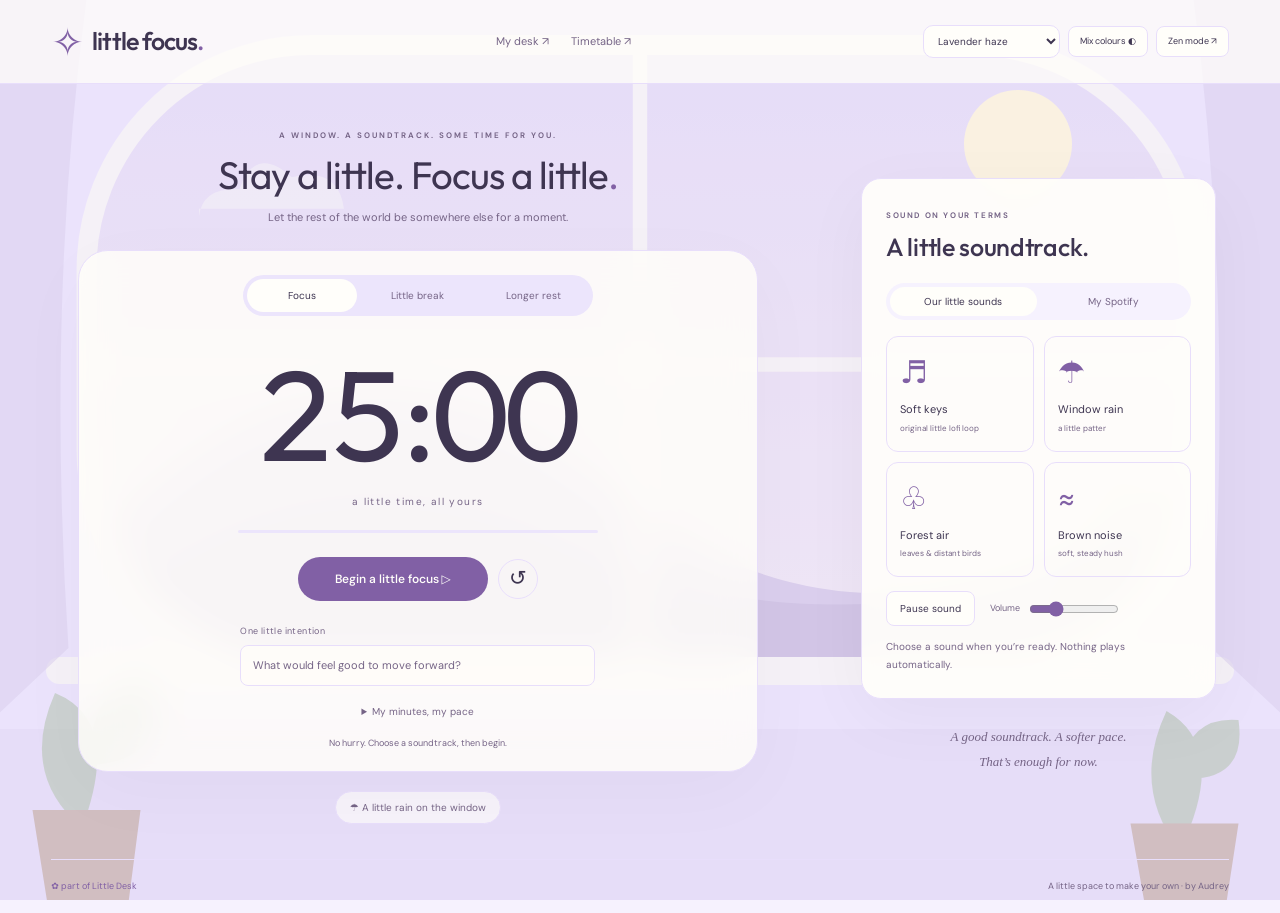
==== commit 45307184: "Add laptop wallpapers and a separate lofi retreat Put free movable Pip on the desk and tuck the chai" ====
--- a/focus.html
+++ b/focus.html
@@ -1,1377 +1,16 @@
-<!doctype html>
-<html lang="en" data-theme="lavender">
-<head>
-  <meta charset="UTF-8"><meta name="viewport" content="width=device-width, initial-scale=1">
-  <meta name="theme-color" content="#f7f5fb"><meta name="description" content="Your dream room, one little win at a time. Make space for focus, collect little treasures, and build a cozy corner that feels like you.">
-  <title>Little Focus — a little time, all yours</title>
-  <link rel="icon" href="data:image/svg+xml,%3Csvg xmlns='http://www.w3.org/2000/svg' viewBox='0 0 64 64'%3E%3Crect width='64' height='64' rx='18' fill='%239876b7'/%3E%3Ctext x='32' y='47' text-anchor='middle' font-size='49' fill='%23fff7ea'%3E✿%3C/text%3E%3C/svg%3E">
-  <style>
-/* Theme tokens: change these to recolor the interface. Scene colors live in scene.js. */
-@import url('https://fonts.googleapis.com/css2?family=DM+Sans:wght@400;450;500;550;600;650;700&family=Outfit:wght@400;450;500;550;600;650&display=swap');
-:root {
-  --page:#f8f7fb;
-  --surface:#fffefa;
-  --ink:#40394e;
-  --muted:#81798e;
-  --line:#eae5f0;
-  --accent:#8c72af;
-  --accent-light:#eee7f7;
-  --accent-soft:#f4effb;
-  --shadow:0 5px 24px #4b346506;
-  --scene:#e9ddf5;
-  --danger:#a84458;
-  color-scheme:light
-}
-[data-theme=mint] {
-  --page:#f4f8f5;
-  --ink:#344f46;
-  --muted:#6c827a;
-  --line:#dfeae4;
-  --accent:#518973;
-  --accent-light:#e1efe6;
-  --accent-soft:#edf6ef;
-  --scene:#dceee2
-}
-[data-theme=blue] {
-  --page:#f4f7fb;
-  --ink:#35475c;
-  --muted:#73859a;
-  --line:#e0e8f0;
-  --accent:#608bb0;
-  --accent-light:#e2edf7;
-  --accent-soft:#eef5fb;
-  --scene:#dbeafa
-}
-[data-theme=morning] {
-  --page:#fcf8ef;
-  --ink:#5b4737;
-  --muted:#927e68;
-  --line:#eee4d4;
-  --accent:#ad7f42;
-  --accent-light:#f7ebd4;
-  --accent-soft:#fcf3e2;
-  --scene:#fae6bc
-}
-[data-theme=night] {
-  --page:#1e2233;
-  --surface:#292d41;
-  --ink:#f0eaf8;
-  --muted:#b1abc5;
-  --line:#3c4057;
-  --accent:#bea4e5;
-  --accent-light:#41405c;
-  --accent-soft:#32364d;
-  --scene:#353853;
-  --shadow:0 5px 24px #00000016;
-  color-scheme:dark
-}
-/* Shared controls and desktop layout. */
-* {
-  box-sizing:border-box
-}
-body {
-  margin:0;
-  background:var(--page);
-  color:var(--ink);
-  font-family:'DM Sans',system-ui,sans-serif;
-  font-size:14px;
-  line-height:1.5;
-  transition:background .35s,color .35s
-}
-button,input,a {
-  -webkit-tap-highlight-color:transparent
-}
-button,input {
-  font:inherit
-}
-button,a,input {
-  outline-offset:5px
-}
-button {
-  cursor:pointer;
-  color:inherit
-}
-button {
-  border:0;
-  background:none
-}
-a {
-  color:inherit;
-  text-decoration:none
-}
-button:hover,a:hover {
-  filter:brightness(.96)
-}
-button:disabled {
-  cursor:not-allowed;
-  opacity:.6
-}
-button:focus-visible,a:focus-visible,input:focus-visible {
-  outline:3px solid var(--accent)
-}
-h1,h2,p {
-  margin:0
-}
-h1,h2,.brand {
-  font-family:'Outfit',system-ui,sans-serif
-}
-h2 {
-  font-weight:500;
-  font-size:20px;
-  letter-spacing:-.3px
-}
-.topbar {
-  height:90px;
-  display:flex;
-  align-items:center;
-  justify-content:space-between;
-  gap:20px;
-  padding:0 max(5vw,24px);
-  border-bottom:1px solid var(--line);
-  background:var(--surface)
-}
-.brand {
-  font-size:26px;
-  font-weight:550;
-  letter-spacing:-.8px;
-  display:flex;
-  align-items:center;
-  gap:9px;
-  white-space:nowrap
-}
-.brand-flower {
-  font-size:39px;
-  line-height:1;
-  color:var(--accent)
-}
-.brand-dot {
-  margin-left:-9px;
-  color:var(--accent)
-}
-nav {
-  display:flex;
-  gap:8px
-}
-.nav-link {
-  padding:10px 17px;
-  border-radius:30px;
-  font-size:13px;
-  color:var(--muted)
-}
-.nav-link span {
-  padding-left:5px;
-  font-size:14px
-}
-.nav-link.active {
-  background:var(--accent-light);
-  color:var(--accent);
-  font-weight:650
-}
-.header-actions {
-  display:flex;
-  align-items:center;
-  gap:22px
-}
-.local-badge {
-  font-size:11px;
-  color:var(--muted);
-  display:flex;
-  align-items:center;
-  gap:7px
-}
-.local-badge i {
-  height:6px;
-  width:6px;
-  background:#7fa98b;
-  border-radius:50%
-}
-.icon-button {
-  width:36px;
-  height:36px;
-  border:1px solid var(--line);
-  border-radius:50%;
-  font-size:21px;
-  display:inline-grid;
-  place-items:center;
-  background:var(--surface)
-}
-main {
-  max-width:1440px;
-  padding:40px 5vw 0;
-  margin:auto
-}
-.intro {
-  display:flex;
-  justify-content:space-between;
-  align-items:center;
-  margin:0 0 31px;
-  gap:16px
-}
-.eyebrow {
-  font-size:9px;
-  letter-spacing:1.6px;
-  font-weight:650;
-  color:var(--muted)
-}
-h1 {
-  font-size:clamp(28px,2.7vw,41px);
-  line-height:1.2;
-  font-weight:450;
-  letter-spacing:-1.2px;
-  margin:8px 0 10px
-}
-h1 span {
-  color:var(--accent)
-}
-.intro p:last-child {
-  color:var(--muted);
-  font-size:13px
-}
-.coin-wallet {
-  display:flex;
-  gap:12px;
-  align-items:center;
-  border:1px solid var(--line);
-  background:var(--surface);
-  border-radius:17px;
-  padding:13px 23px
-}
-.coin {
-  width:36px;
-  height:36px;
-  background:#f7e8bf;
-  border:1px solid #dec48a;
-  color:#a47629;
-  border-radius:50%;
-  display:grid;
-  place-items:center;
-  font-size:22px;
-  box-shadow:inset 0 0 0 4px #fff4d4
-}
-.coin-wallet strong {
-  font-family:'Outfit',sans-serif;
-  font-size:24px;
-  font-weight:500;
-  line-height:1.15;
-  display:block
-}
-.coin-wallet div>span {
-  font-size:10px;
-  color:var(--muted);
-  white-space:nowrap
-}
-.workspace {
-  display:grid;
-  grid-template-columns:315px minmax(0,1fr);
-  gap:34px
-}
-.productivity {
-  display:flex;
-  flex-direction:column;
-  gap:20px
-}
-.panel {
-  border:1px solid var(--line);
-  border-radius:19px;
-  background:var(--surface);
-  box-shadow:var(--shadow);
-  padding:23px
-}
-.section-heading {
-  display:flex;
-  justify-content:space-between;
-  align-items:center
-}
-.section-heading h2 {
-  margin-top:7px
-}
-.section-heading .eyebrow {
-  font-size:8px;
-  letter-spacing:1.3px
-}
-.small-flower {
-  font-size:30px;
-  color:var(--accent);
-  opacity:.55
-}
-.progress-label {
-  display:flex;
-  justify-content:space-between;
-  color:var(--muted);
-  font-size:10px;
-  margin-top:26px
-}
-.progress-label span:last-child {
-  color:var(--accent)
-}
-progress {
-  appearance:none;
-  width:100%;
-  height:5px;
-  border:0;
-  display:block;
-  margin-top:8px;
-  background:var(--accent-light);
-  border-radius:10px;
-  overflow:hidden
-}
-progress::-webkit-progress-bar {
-  background:var(--accent-light)
-}
-progress::-webkit-progress-value {
-  background:var(--accent);
-  border-radius:10px
-}
-progress::-moz-progress-bar {
-  background:var(--accent)
-}
-.habit-list {
-  list-style:none;
-  padding:9px 0 0;
-  margin:0
-}
-.habit {
-  display:flex;
-  align-items:center;
-  gap:9px;
-  padding:15px 0;
-  border-bottom:1px solid var(--line)
-}
-.habit label {
-  display:flex;
-  gap:12px;
-  align-items:center;
-  flex:1;
-  min-width:0;
-  cursor:pointer;
-  font-size:12px;
-  overflow-wrap:anywhere
-}
-.habit input {
-  appearance:none;
-  flex-shrink:0;
-  width:19px;
-  height:19px;
-  border:1.5px solid var(--line);
-  border-radius:6px;
-  margin:0;
-  display:grid;
-  place-content:center
-}
-.habit input:checked {
-  background:var(--accent);
-  border-color:var(--accent)
-}
-.habit input:checked:after {
-  content:'✓';
-  color:var(--surface);
-  font-size:13px
-}
-.habit input:checked+span {
-  text-decoration:line-through;
-  color:var(--muted)
-}
-.delete-habit {
-  padding:3px;
-  font-size:18px;
-  opacity:.4;
-  line-height:1
-}
-.delete-habit:hover {
-  opacity:1;
-  color:var(--danger)
-}
-#habit-form {
-  display:flex;
-  border:1px dashed var(--line);
-  border-radius:9px;
-  margin-top:17px;
-  padding:5px 8px;
-  gap:5px
-}
-input {
-  min-width:0;
-  color:var(--ink);
-  background:var(--surface);
-  border:1px solid var(--line);
-  border-radius:8px;
-  padding:10px 12px
-}
-#habit-input {
-  flex:1;
-  background:transparent;
-  border:0;
-  padding:6px 1px;
-  font-size:11px
-}
-input::placeholder {
-  color:var(--muted)
-}
-#habit-form button {
-  color:var(--accent);
-  font-size:20px
-}
-.fine-print {
-  font-size:9px;
-  line-height:1.8;
-  color:var(--muted);
-  margin-top:13px
-}
-.timer-header {
-  display:flex;
-  justify-content:space-between;
-  align-items:center
-}
-.timer-header h2 {
-  font-size:16px
-}
-.timer-header span {
-  font-size:7px;
-  letter-spacing:1px;
-  color:var(--accent)
-}
-.focus-panel {
-  background:var(--accent-soft);
-  text-align:center
-}
-.timer {
-  font-family:'Outfit',sans-serif;
-  font-size:57px;
-  line-height:1.2;
-  letter-spacing:1px;
-  font-weight:400;
-  margin:17px 0
-}
-.timer-buttons {
-  display:flex;
-  justify-content:center;
-  gap:9px
-}
-.primary {
-  background:var(--accent);
-  color:var(--surface);
-  padding:11px 18px;
-  border-radius:10px;
-  font-size:12px;
-  font-weight:550
-}
-.primary span {
-  margin-left:20px
-}
-.timer-buttons .icon-button {
-  background:transparent;
-  width:38px;
-  height:38px
-}
-.focus-panel>p {
-  font-size:10px;
-  color:var(--muted);
-  margin-top:16px
-}
-.download-panel {
-  display:flex;
-  gap:13px;
-  padding:16px 10px
-}
-.download-symbol {
-  height:33px;
-  width:33px;
-  border-radius:9px;
-  background:var(--accent-light);
-  color:var(--accent);
-  display:grid;
-  place-items:center;
-  font-size:25px;
-  flex-shrink:0
-}
-.download-panel h2 {
-  font-size:15px
-}
-.download-panel p {
-  color:var(--muted);
-  font-size:10px;
-  margin:5px 0 9px
-}
-.text-button {
-  padding:0;
-  font-size:11px;
-  color:var(--accent)
-}
-.text-button span {
-  margin-left:8px
-}
-.file-note {
-  display:block;
-  font-size:8px;
-  color:var(--muted);
-  margin-top:5px
-}
-.desk-header {
-  display:flex;
-  justify-content:space-between;
-  align-items:center;
-  margin:0 0 15px;
-  padding:0 2px
-}
-.desk-header h2 {
-  font-size:19px
-}
-.desk-header div>span {
-  color:var(--muted);
-  font-size:10px
-}
-.subtle-button {
-  padding:9px 13px;
-  font-size:10px;
-  border:1px solid var(--line);
-  border-radius:8px;
-  background:var(--surface)
-}
-.subtle-button span {
-  margin-right:7px
-}
-.scene-wrap {
-  border:1px solid var(--line);
-  position:relative;
-  overflow:hidden;
-  border-radius:19px;
-  background:var(--scene)
-}
-#desk-scene {
-  width:100%;
-  aspect-ratio:16/10;
-  display:grid;
-  align-items:center
-}
-#desk-scene svg {
-  width:100%;
-  height:100%;
-  display:block
-}
-.scene-sticker {
-  position:absolute;
-  bottom:18px;
-  left:20px;
-  background:#fff9edc9;
-  backdrop-filter:blur(6px);
-  border:1px solid #ffffff80;
-  border-radius:20px;
-  padding:6px 12px;
-  font-size:9px;
-  letter-spacing:.5px;
-  color:#796783
-}
-.scene-sticker span {
-  margin-right:5px
-}
-.theme-row {
-  display:flex;
-  align-items:center;
-  gap:15px;
-  padding:18px 1px 22px;
-  border-bottom:1px solid var(--line);
-  font-size:10px;
-  color:var(--muted)
-}
-#theme-options {
-  display:flex;
-  gap:9px
-}
-.theme-swatch {
-  width:21px;
-  height:21px;
-  border-radius:50%;
-  border:3px solid var(--page);
-  box-shadow:0 0 0 1px var(--line)
-}
-.theme-swatch[aria-pressed=true] {
-  box-shadow:0 0 0 1.7px var(--accent)
-}
-.theme-name {
-  margin-left:auto;
-  font-size:9px
-}
-.collection-heading {
-  display:flex;
-  justify-content:space-between;
-  align-items:end;
-  margin:22px 0 16px
-}
-.collection-heading h2 {
-  margin-top:4px;
-  font-size:21px
-}
-.collection-heading>span {
-  font-size:9px;
-  color:var(--muted)
-}
-.collection-heading .eyebrow {
-  font-size:8px;
-  letter-spacing:1.3px
-}
-.item-grid {
-  display:grid;
-  grid-template-columns:repeat(6,minmax(0,1fr));
-  gap:9px
-}
-.item-card {
-  border:1px solid var(--line);
-  background:var(--surface);
-  border-radius:13px;
-  overflow:hidden;
-  text-align:center;
-  padding:10px 6px 9px;
-  transition:transform .2s
-}
-.item-card:hover {
-  transform:translateY(-3px)
-}
-.item-card svg {
-  width:60px;
-  height:53px;
-  display:block;
-  margin:auto
-}
-.item-card h3 {
-  font-size:10px;
-  font-weight:550;
-  margin:7px 0
-}
-.item-action {
-  font-size:9px;
-  background:var(--accent-light);
-  color:var(--accent);
-  padding:5px 4px;
-  border-radius:6px;
-  width:100%;
-  white-space:nowrap
-}
-.item-action[aria-pressed=true] {
-  background:var(--accent-soft);
-  color:var(--muted)
-}
-.item-action:disabled {
-  background:var(--page);
-  opacity:.7
-}
-.collection-note {
-  text-align:center;
-  font-size:9px;
-  color:var(--muted);
-  margin:20px 0 6px
-}
-.collection-note span {
-  color:var(--accent);
-  margin-right:5px
-}
-footer {
-  border-top:1px solid var(--line);
-  display:flex;
-  align-items:center;
-  justify-content:space-between;
-  gap:12px;
-  margin-top:35px;
-  padding:21px 0;
-  color:var(--muted)
-}
-.footer-brand {
-  font-size:15px;
-  color:var(--accent);
-  letter-spacing:-.3px
-}
-footer>span {
-  font-size:9px
-}
-footer button {
-  font-size:9px!important
-}
-dialog {
-  width:min(480px,calc(100% - 32px));
-  border:1px solid var(--line);
-  border-radius:21px;
-  background:var(--surface);
-  color:var(--ink);
-  padding:27px;
-  box-shadow:0 20px 120px #0003
-}
-dialog::backdrop {
-  background:#24203266;
-  backdrop-filter:blur(4px)
-}
-.dialog-heading {
-  display:flex;
-  align-items:center;
-  justify-content:space-between;
-  gap:12px
-}
-.dialog-heading h2 {
-  font-size:23px
-}
-dialog p {
-  color:var(--muted);
-  font-size:12px;
-  margin:16px 0
-}
-#settings-form {
-  display:grid;
-  gap:8px
-}
-#settings-form label {
-  font-size:11px;
-  margin-top:10px
-}
-#settings-form .primary {
-  margin-top:14px
-}
-.toast {
-  position:fixed;
-  bottom:24px;
-  left:50%;
-  transform:translate(-50%,20px);
-  background:var(--ink);
-  color:var(--surface);
-  padding:12px 22px;
-  border-radius:12px;
-  font-size:12px;
-  max-width:calc(100% - 32px);
-  opacity:0;
-  pointer-events:none;
-  transition:.2s;
-  z-index:10
-}
-.toast.visible {
-  opacity:1;
-  transform:translate(-50%,0)
-}
-.sr-only {
-  position:absolute;
-  width:1px;
-  height:1px;
-  overflow:hidden;
-  clip:rect(0,0,0,0)
-}
-.skip {
-  position:fixed;
-  top:-100px;
-  padding:12px;
-  background:var(--surface);
-  z-index:20
-}
-.skip:focus {
-  top:5px
-}
-/* Responsive layout: the scene moves above the checklist on narrow screens. */
-@media(min-width:1500px) {
-  main {
-    padding-left:50px;
-    padding-right:50px
-  }
-}
-@media(max-width:1100px) {
-  .workspace {
-    grid-template-columns:280px minmax(0,1fr);
-    gap:23px
-  }
-  .item-grid {
-    grid-template-columns:repeat(3,minmax(0,1fr))
-  }
-  .panel {
-    padding:20px
-  }
-  .local-badge {
-    display:none
-  }
-  .item-card svg {
-    height:45px
-  }
-  .collection-heading>span {
-    display:none
-  }
-  h1 {
-    font-size:32px
-  }
-}
-@media(max-width:760px) {
-  .topbar {
-    height:72px;
-    padding:0 20px;
-    flex-wrap:wrap;
-    gap:8px
-  }
-  .brand {
-    font-size:23px
-  }
-  .brand-flower {
-    font-size:32px
-  }
-  .header-actions {
-    margin-left:auto
-  }
-  nav {
-    position:absolute;
-    top:84px;
-    left:20px;
-    right:20px;
-    justify-content:center;
-    gap:5px
-  }
-  .nav-link {
-    padding:7px 13px;
-    font-size:11px
-  }
-  main {
-    padding:70px 20px 0
-  }
-  .intro {
-    margin-bottom:25px;
-    align-items:start
-  }
-  .intro .eyebrow {
-    font-size:8px
-  }
-  h1 {
-    font-size:29px;
-    max-width:300px
-  }
-  .intro p:last-child {
-    font-size:11px;
-    max-width:240px
-  }
-  .coin-wallet {
-    padding:10px;
-    gap:7px;
-    border-radius:13px;
-    margin-top:22px
-  }
-  .coin {
-    width:26px;
-    height:26px;
-    font-size:16px;
-    box-shadow:inset 0 0 0 3px #fff4d4
-  }
-  .coin-wallet strong {
-    font-size:19px
-  }
-  .coin-wallet div>span {
-    font-size:8px
-  }
-  .workspace {
-    display:flex;
-    flex-direction:column;
-    gap:25px
-  }
-  .desk-column {
-    order:-1
-  }
-  .desk-header {
-    margin-bottom:12px
-  }
-  .scene-sticker {
-    left:12px;
-    bottom:12px;
-    font-size:8px
-  }
-  .theme-row {
-    gap:10px;
-    padding:17px 0
-  }
-  .theme-name {
-    font-size:8px
-  }
-  .item-grid {
-    grid-template-columns:repeat(3,minmax(0,1fr))
-  }
-  .item-card {
-    padding-top:8px
-  }
-  .item-card h3 {
-    margin:3px 0 7px
-  }
-  .collection-heading {
-    margin-top:18px
-  }
-  .collection-note {
-    font-size:8px
-  }
-  .productivity {
-    display:grid;
-    grid-template-columns:1fr 1fr;
-    gap:16px
-  }
-  .habits-panel {
-    grid-column:1/-1
-  }
-  .download-panel {
-    align-items:center;
-    padding:15px 4px;
-    gap:8px
-  }
-  .download-symbol {
-    display:none
-  }
-  .download-panel h2 {
-    font-size:15px
-  }
-  .download-panel p {
-    line-height:1.8
-  }
-  .focus-panel {
-    padding:17px 13px
-  }
-  .timer-header {
-    display:block
-  }
-  .timer-header span {
-    display:block;
-    margin-top:5px
-  }
-  .timer {
-    font-size:45px
-  }
-  .timer-buttons {
-    gap:4px
-  }
-  .timer-buttons .primary {
-    font-size:10px;
-    padding:10px
-  }
-  .primary span {
-    margin-left:5px
-  }
-  .timer-buttons .icon-button {
-    width:30px;
-    height:34px
-  }
-  .focus-panel>p {
-    font-size:9px
-  }
-  footer {
-    flex-wrap:wrap;
-    margin-top:25px
-  }
-  footer>span {
-    order:3;
-    flex-basis:100%;
-    font-size:8px
-  }
-  .section-heading .eyebrow {
-    font-size:9px
-  }
-  .habit label {
-    font-size:13px
-  }
-}
-/* Respect the visitor's motion preference. */
-@media(prefers-reduced-motion:reduce) {
-  *,*:before,*:after {
-    transition:none!important;
-    animation:none!important;
-    scroll-behavior:auto!important
-  }
-}
-
-/* Little Desk v2: room tools, grouped tasks, a quiet companion and focus rituals. */
-[hidden]{display:none!important}
-.topbar{gap:15px}.header-actions{gap:12px}.local-badge{font-size:10px}.intro{align-items:center}.intro h1{font-size:clamp(31px,3.1vw,45px);line-height:1.08}.intro p:last-child{max-width:580px;line-height:1.8}.workspace{grid-template-columns:340px minmax(0,1fr);gap:28px}.category-tabs,.shop-filters{display:flex;gap:5px;flex-wrap:wrap;margin:16px 0 2px}.category-tabs button,.shop-filters button{border:1px solid var(--line);border-radius:20px;font-size:10px;padding:6px 10px;color:var(--muted)}.category-tabs button[aria-pressed=true],.shop-filters button[aria-pressed=true]{color:var(--ink);background:var(--accent-light);border-color:var(--accent)}.habit-list{max-height:470px;overflow-y:auto;scrollbar-width:thin;scrollbar-color:var(--line) transparent;padding-right:4px}.habit{gap:7px;align-items:center}.habit label{font-size:12px;line-height:1.6}.habit-label-text{display:block}.task-meta{display:block;color:var(--muted);font-size:9px;margin-top:2px;letter-spacing:.15px}.task-focus{width:25px;height:25px;flex-shrink:0;color:var(--accent);border:1px solid var(--line);border-radius:50%;font-size:13px}.delete-habit{font-size:16px}#habit-form{display:block;border:1px solid var(--line);padding:10px;border-radius:12px}#habit-input{width:100%;font-size:12px;padding:7px 0 12px}.task-options{display:flex;gap:7px}.task-options select{width:32%;font:inherit;font-size:10px;color:var(--muted);background:var(--surface);border:1px solid var(--line);border-radius:6px;padding:5px}.task-options .primary{font-size:10px;padding:7px 9px;white-space:nowrap}#habit-form button{font-size:10px;color:var(--surface)}.fine-print{font-size:10px;line-height:1.8}.timer-modes{display:flex;gap:3px;background:var(--page);border:1px solid var(--line);border-radius:30px;padding:4px;margin:17px 0 6px}.timer-modes button{flex:1;padding:7px 4px;font-size:10px;border-radius:20px;color:var(--muted)}.timer-modes button[aria-pressed=true]{background:var(--surface);color:var(--ink);box-shadow:0 2px 8px #00000008}.timer-orbit{position:relative;width:210px;height:210px;margin:15px auto}.timer-orbit>svg{position:absolute;inset:0;width:100%;height:100%;transform:rotate(-90deg)}.timer-track,.timer-ring{fill:none;stroke:var(--line);stroke-width:3}.timer-ring{stroke:var(--accent);stroke-linecap:round;stroke-dasharray:603.186;stroke-dashoffset:0;transition:stroke-dashoffset .4s}.timer-center{position:absolute;inset:0;display:flex;align-items:center;justify-content:center;flex-direction:column}.timer{font-size:54px;margin:0;line-height:1.2;letter-spacing:1px}.timer-whisper{font-size:10px;color:var(--muted);margin-top:6px;letter-spacing:.7px}.goal-label{display:block;text-align:left;font-size:10px;color:var(--muted);margin:12px 0 6px}#focus-goal{width:100%;font-size:11px;padding:10px}.timer-buttons{margin-top:15px;gap:8px}.timer-buttons .primary{flex:1;padding:12px}.reward-note{font-size:10px!important;color:var(--accent)!important;margin-top:14px!important}.timer-customize{margin-top:15px;font-size:10px;text-align:left;color:var(--muted)}.timer-customize summary{cursor:pointer;text-align:center}.timer-customize>div{display:flex;flex-direction:column;gap:9px;padding-top:14px}.timer-customize label{display:flex;align-items:center;justify-content:space-between;gap:8px}.timer-customize input{width:55px;font-size:11px;padding:5px;margin-left:auto}.scene-reset{position:absolute;right:16px;bottom:16px;border-radius:20px;background:var(--surface);padding:7px 11px;font-size:9px;opacity:.85}.room-hint{display:flex;justify-content:space-between;font-size:9px;color:var(--muted);padding:10px 0 0;gap:10px}#desk-scene [data-desk-item]{cursor:grab;touch-action:none;outline:0}#desk-scene [data-desk-item]:focus-visible{filter:drop-shadow(0 0 4px var(--accent))}#desk-scene [data-desk-item].dragging{cursor:grabbing;filter:drop-shadow(0 5px 4px #0002)}.theme-row{align-items:center;flex-wrap:wrap;gap:12px;padding:18px 0}.theme-row>span:first-child{font-size:11px}#theme-options{flex:1;flex-wrap:wrap;gap:9px}.theme-swatch{width:23px;height:23px}.theme-name{font-size:10px;min-width:75px;text-align:right}.pip-card{display:flex;align-items:center;gap:15px;border:1px solid var(--line);border-radius:16px;background:var(--surface);padding:17px;margin-top:20px}.pip-card h2{font-size:17px;margin:5px 0}.pip-card p:last-child{font-size:11px;color:var(--muted)}.pip-card .eyebrow{font-size:8px;letter-spacing:1px}.pip-avatar{width:68px;min-width:68px}.pip-avatar svg{width:100%;display:block}.pip-card>button{margin-left:auto;white-space:nowrap}.collection-heading{margin-top:26px}.collection-explain{font-size:11px;color:var(--muted);line-height:1.8;max-width:600px}.shop-filters{margin:15px 0}.item-grid{grid-template-columns:repeat(4,minmax(0,1fr));gap:11px}.item-card{padding:14px 9px 11px;border-radius:14px}.item-card svg{width:70px;height:63px}.item-card h3{font-size:11px;margin:6px 0 10px}.item-action{font-size:10px;padding:7px 4px}.item-card.is-owned{border-color:var(--accent)}.collection-note{font-size:10px;line-height:1.8}.reflection-history{margin-top:26px}.reflection-history>p{font-size:11px;color:var(--muted);margin-top:5px}#session-history{padding:0;list-style:none;margin:12px 0 0}#session-history li{border-top:1px solid var(--line);padding:12px 0;font-size:12px}#session-history li span{display:block;font-size:10px;color:var(--muted);margin-top:4px}.empty-list{font-size:12px;color:var(--muted);padding:24px 4px;line-height:1.8}textarea,select{font:inherit;color:var(--ink);background:var(--surface)}textarea{width:100%;border:1px solid var(--line);border-radius:9px;padding:12px;resize:vertical;margin:9px 0}textarea:focus-visible,select:focus-visible{outline:3px solid var(--accent);outline-offset:3px}#reflection-form>label{font-size:12px}#reflection-form .primary{width:100%;margin-top:12px}.checkbox-setting{display:flex;align-items:center;gap:10px;padding:12px 0}.checkbox-setting input{accent-color:var(--accent);width:17px;height:17px}.pip-popup{position:fixed;bottom:20px;right:20px;z-index:5;width:250px;display:flex;flex-direction:column;align-items:end;pointer-events:none}.pip-bubble{background:var(--surface);border:1px solid var(--line);box-shadow:0 8px 30px #00000012;border-radius:17px 17px 4px 17px;padding:16px 25px 16px 16px;font-size:12px;line-height:1.8;pointer-events:auto}.pip-bubble>button{position:absolute;right:7px;top:3px;color:var(--muted);font-size:17px}.pip-character{pointer-events:auto;width:80px;height:80px;padding:0;margin-top:5px}.pip-character svg{width:100%;height:100%}#auth-form{display:grid;gap:8px}#auth-form label{font-size:12px;margin-top:6px}#auth-form button{margin:8px 0 16px}#signed-in-controls{display:flex;flex-direction:column;gap:14px}#account-dialog>.text-button{margin-top:16px}.footer-brand{color:var(--accent)}
-@media(max-width:1150px){.workspace{grid-template-columns:305px minmax(0,1fr);gap:22px}.item-grid{grid-template-columns:repeat(3,minmax(0,1fr))}.pip-card{gap:9px}.pip-card>button{font-size:9px;padding:7px}.pip-card h2{font-size:15px}.theme-name{flex-basis:100%;text-align:left}.intro h1{font-size:37px}.local-badge{display:none}.nav-link{padding:9px 10px}}
-@media(max-width:760px){.topbar{gap:7px}.header-actions{gap:7px}.header-actions .subtle-button{font-size:10px;padding:8px}.workspace{display:flex}.intro h1{font-size:31px}.intro p:last-child{max-width:255px}.coin-wallet{margin-top:24px}.desk-column{order:-1}.productivity{display:flex}.desk-header h2{font-size:17px}.desk-header div>span{font-size:10px}.item-grid{grid-template-columns:repeat(3,minmax(0,1fr))}.item-card svg{width:57px;height:54px}.item-card h3{font-size:10px}.item-action{font-size:9px}.theme-name{flex-basis:auto}.theme-row{gap:10px}#theme-options{flex-basis:75%;gap:8px}.pip-card{flex-wrap:wrap;padding:15px}.pip-avatar{min-width:54px;width:54px}.pip-card>div:nth-child(2){flex:1;min-width:160px}.pip-card>button{margin:0 0 0 69px}.pip-card h2{font-size:16px}.room-hint{font-size:8px}.room-hint>span:last-child{white-space:nowrap}.scene-reset{bottom:11px;right:10px;font-size:8px;padding:5px 8px}.scene-sticker{font-size:7px;padding:5px 8px}.habit-list{max-height:530px}.habits-panel .fine-print{font-size:10px}.timer-header{display:flex}.timer-header span{font-size:9px;margin:0}.timer-modes button{font-size:11px}.timer{font-size:55px}.timer-buttons .primary{font-size:12px}.goal-label{font-size:12px}#focus-goal{font-size:12px}.timer-customize{font-size:11px}.download-panel{padding:15px}.pip-popup{right:12px;bottom:12px;width:225px}.pip-character{width:65px;height:65px}.reflection-history{margin-top:20px}.collection-heading h2{font-size:21px}.collection-explain{font-size:11px}.local-badge{display:none}}
-/* Palette families are explicitly grouped instead of interleaved randomly. */
-#theme-options{display:grid;grid-template-columns:minmax(0,1.4fr) minmax(0,1fr);gap:17px;flex-basis:100%}.theme-row{align-items:start}.theme-group>span{display:block;font-size:9px;color:var(--muted);letter-spacing:.7px;margin-bottom:9px}.theme-swatches{display:flex;flex-wrap:wrap;gap:9px}.theme-group+.theme-group{border-left:1px solid var(--line);padding-left:17px}.theme-swatch{width:24px;height:24px}.theme-name{min-width:0}.task-options input[type=number]{width:28%;font-size:11px;padding:6px}#habit-form .task-options button{margin-left:auto}.timer-customize[open]>summary{margin-bottom:3px}.timer-customize input{width:64px}@media(max-width:760px){#theme-options{grid-template-columns:minmax(0,1.4fr) minmax(0,1fr);gap:13px}.theme-group+.theme-group{padding-left:13px}.theme-swatches{gap:8px}.theme-swatch{width:23px;height:23px}.theme-name{margin-left:0}}
-</style>
-  
-<style>.focus-route .focus-panel{order:-1}.focus-route .collection{display:none}.music-panel{margin-top:24px}.music-panel h2{font-size:22px;margin-top:7px}.music-panel>p{font-size:12px;color:var(--muted);margin:15px 0}.music-panel form{display:flex;gap:9px;margin-bottom:15px}.music-panel input{flex:1;font-size:11px}.music-panel .primary{font-size:10px;white-space:nowrap}.music-bottom{display:flex;justify-content:space-between;gap:15px;align-items:center;margin-top:14px}.music-bottom span{font-size:9px;color:var(--muted)}body.raining .scene-wrap:after{content:'';pointer-events:none;position:absolute;inset:0;background:repeating-linear-gradient(108deg,transparent 0 21px,var(--window-rain,#ffffff55) 22px 23px,transparent 24px 54px);opacity:.2;animation:little-rain 1s linear infinite}@keyframes little-rain{to{background-position:-24px 70px}}@media(prefers-reduced-motion:reduce){body.raining .scene-wrap:after{animation:none}}@media(max-width:760px){.music-panel h2{font-size:18px}.music-panel form{flex-direction:column}.music-panel .section-heading{align-items:start;gap:12px}.music-bottom{align-items:start}.music-bottom span{font-size:8px;max-width:130px}}</style></head>
-<body class="focus-route">
-<a class="skip" href="#main">Skip to your desk</a>
-<header class="topbar">
-  <a class="brand" href="#main"><span class="brand-flower" aria-hidden="true">✿</span> little focus<span class="brand-dot">.</span></a>
-  <nav aria-label="Your productivity tools"><a class="nav-link active" href="#main" aria-current="page">My room</a><button class="nav-link" data-tool="timetable">My timetable ↗</button><button class="nav-link" data-tool="lofi">Focus room ↗</button></nav>
-  <div class="header-actions"><span class="local-badge" id="save-status">Guest · saved on this device</span><button class="subtle-button" id="account-open">Sign in</button><button class="icon-button" id="settings-open" aria-label="Open settings">⚙</button></div>
-</header>
-<main id="main">
-  <div class="intro"><div><p class="eyebrow" id="today">YOUR OWN LITTLE CORNER</p><h1>A little time.<br>All yours<span>.</span></h1><p>Settle into your room, pick a soundtrack, and give one thing a little time.</p></div><div class="coin-wallet"><span class="coin" aria-hidden="true">✦</span><div><strong id="balance">60</strong><span>cozy coins</span></div></div></div>
-  <div class="workspace">
-    <aside class="productivity" aria-label="Daily productivity">
-      <section class="panel habits-panel"><div class="section-heading"><div><span class="eyebrow">MAKE SPACE FOR WHAT MATTERS</span><h2>My little plan</h2></div><span class="small-flower" aria-hidden="true">✿</span></div>
-        <div class="progress-label"><span id="progress-text"></span><span id="category-count"></span></div><progress id="progress" max="10" value="0" aria-label="Today's tasks completed"></progress>
-        <div id="category-tabs" class="category-tabs" role="group" aria-label="Filter tasks by category"></div>
-        <ul id="habit-list" class="habit-list"></ul>
-        <form id="habit-form"><label class="sr-only" for="habit-input">Add a task</label><input id="habit-input" placeholder="Something worth a little time…" maxlength="90" required autocomplete="off"><div class="task-options"><label class="sr-only" for="habit-category">Task category</label><select id="habit-category"><option>School</option><option>Work</option><option>Home</option><option>Personal</option></select><label class="sr-only" for="habit-minutes">Time estimate</label><input id="habit-minutes" type="number" min="1" max="180" value="25" aria-label="Task estimate in minutes"><button type="submit" class="primary">+ Add task</button></div></form>
-        <p class="fine-print">Your plan is editable. Ticks track progress; focus sessions earn coins. No coins for adding or deleting tasks.</p>
-      </section>
-      <section class="panel focus-panel"><div class="timer-header"><h2>Time, just for this</h2><span id="focus-label">A LITTLE FOCUS</span></div>
-        <div class="timer-modes" role="group" aria-label="Timer mode"><button data-mode="focus" aria-pressed="true">Focus</button><button data-mode="short" aria-pressed="false">Short break</button><button data-mode="long" aria-pressed="false">Long break</button></div>
-        <div class="timer-orbit"><svg viewBox="0 0 220 220" aria-hidden="true"><circle class="timer-track" cx="110" cy="110" r="96"/><circle class="timer-ring" id="timer-ring" cx="110" cy="110" r="96"/></svg><div class="timer-center"><span class="timer" id="timer" role="timer" aria-label="Time remaining">25:00</span><span class="timer-whisper" id="timer-whisper">one thing at a time</span></div></div>
-        <label for="focus-goal" class="goal-label">What will you move forward?</label><input id="focus-goal" list="goal-suggestions" placeholder="Choose a task or write your own…" maxlength="90"><datalist id="goal-suggestions"></datalist>
-        <div class="timer-buttons"><button class="primary" id="timer-toggle">Begin a little focus ▷</button><button class="icon-button" id="timer-reset" aria-label="Reset timer">↺</button></div>
-        <p class="reward-note" id="reward-note"></p><details class="timer-customize" open><summary>Set your own minutes</summary><div><label>Focus <input id="focus-duration" type="number" value="25" min="1" max="180"> min</label><label>Short break <input id="short-duration" type="number" value="5" min="1" max="90"> min</label><label>Long break <input id="long-duration" type="number" value="15" min="1" max="90"> min</label></div><button class="subtle-button" id="timer-apply" type="button">Apply my timer lengths</button></details>
-      </section>
-      <section class="download-panel"><span class="download-symbol" aria-hidden="true">↙</span><div><h2>Take the calm with you</h2><p>A fresh page for your daily intentions.</p><button class="text-button" id="planner-download">Download daily planner ↓</button><span class="file-note">A4 PDF · matches your theme · free</span></div></section>
-    </aside>
-    <section class="desk-column" aria-label="Your customizable room">
-      <div class="desk-header"><div><h2>A room that feels like you</h2><span>Drag your treasures. Find their happy place.</span></div><button class="subtle-button" id="wallpaper-download">↓ Save wallpaper</button></div>
-      <div class="scene-wrap"><div id="desk-scene" role="group" aria-label="Your room. Drag objects to move them, or focus an object and use the arrow keys."></div><div class="scene-sticker">✧ little space, big daydreams</div><button class="scene-reset" id="layout-reset">Reset layout</button></div>
-      <div class="room-hint"><span id="move-hint">↔ Drag objects to arrange them · arrow keys work too</span><span id="collection-count"></span></div>
-      <div class="theme-row"><span>Set the mood</span><div id="theme-options" role="group" aria-label="Room color theme"></div><span id="theme-name" class="theme-name"></span></div>
-      <section class="pip-card"><div class="pip-avatar" id="pip-inline" aria-hidden="true"></div><div><p class="eyebrow">MEET PIP, YOUR LITTLE DESK FRIEND</p><h2>A little company for your big ideas.</h2><p id="pip-inline-tip">Pick one small thing. We’ll make room for the rest later.</p></div><button class="subtle-button" id="pip-tip">A little nudge ✧</button></section>
-      <section class="panel music-panel"><div class="section-heading"><div><p class="eyebrow">A SOUNDTRACK FOR YOUR LITTLE WORLD</p><h2>Make yourself a little playlist.</h2></div><button id="zen-mode" class="subtle-button">Zen mode ↗</button></div><p>Bring your own Spotify playlist, album or track. Music loads only when you ask.</p><form id="music-form"><label class="sr-only" for="music-url">Spotify link</label><input id="music-url" type="url" placeholder="https://open.spotify.com/playlist/…" value="https://open.spotify.com/playlist/37i9dQZF1DWWQRwui0ExPn" required><button class="primary" type="submit">Load soundtrack ▷</button></form><iframe id="music-frame" title="Your Spotify soundtrack" width="100%" height="152" hidden allow="autoplay; clipboard-write; encrypted-media; fullscreen; picture-in-picture" style="border:0;border-radius:12px"></iframe><div class="music-bottom"><button class="text-button" id="rain-toggle" aria-pressed="false">A little rain ☂</button><span>Playback and availability depend on Spotify.</span></div></section><section class="collection"><div class="collection-heading"><div><p class="eyebrow">EARN A LITTLE. DREAM A LITTLE.</p><h2>Treasures for your tiny world</h2></div><span id="daily-reward"></span></div><p class="collection-explain">Finish a focus session, name what moved forward, then choose something lovely. 60 welcome coins to start your space.</p><div class="shop-filters" role="group" aria-label="Filter treasures"><button data-shop="all" aria-pressed="true">All treasures</button><button data-shop="owned" aria-pressed="false">My collection</button><button data-shop="wishlist" aria-pressed="false">Still dreaming</button></div><div class="item-grid" id="item-grid"></div><p class="collection-note">♡ No leaderboard. No streaks to lose. Build a space you love at your own pace.</p></section>
-      <section class="reflection-history panel"><h2>Little steps, real progress</h2><p id="focus-total"></p><ul id="session-history"></ul></section>
-    </section>
-  </div>
-  <footer><a class="brand footer-brand" href="#main">✿ little desk.</a><span>A little space to make your own · by Audrey</span><button class="text-button" id="about-open">About this space</button></footer>
-</main>
-<aside id="pip-popup" class="pip-popup" aria-label="Pip's encouragement" hidden><div class="pip-bubble"><button id="pip-dismiss" aria-label="Dismiss Pip’s message">×</button><p id="pip-message" role="status"></p></div><button id="pip-character" class="pip-character" aria-label="Ask Pip for a little encouragement"></button></aside>
-<dialog id="settings-dialog"><div class="dialog-heading"><h2>Make yourself at home</h2><button class="icon-button" data-close aria-label="Close settings">×</button></div><form id="settings-form"><label for="timetable-url">Your timetable website</label><input type="url" id="timetable-url" maxlength="500"><label for="lofi-url">Your focus room website</label><input type="url" id="lofi-url" maxlength="500"><label class="checkbox-setting"><input type="checkbox" id="pip-enabled"> Let Pip pop up with gentle encouragement</label><button class="primary" type="submit">Save my settings</button></form><p class="fine-print">Guest rooms stay in this browser. Clearing site data clears the guest room. Cozy coins are pretend points, with no cash value.</p><button class="text-button" id="backup-download">Download a backup of my room ↓</button></dialog>
-<dialog id="reflection-dialog"><div class="dialog-heading"><h2>A little focus, done.</h2><button class="icon-button" data-close aria-label="Close reflection">×</button></div><p id="reflection-goal"></p><form id="reflection-form"><label for="reflection-input">What moved forward?</label><textarea id="reflection-input" minlength="10" maxlength="300" required rows="3" placeholder="I finished the first draft, solved two questions, or found what I need to practise…"></textarea><p class="fine-print">A quick reflection makes the session useful. This is your honest record, not proof for anyone else.</p><button class="primary" type="submit">Save my progress & collect coins ✦</button></form></dialog>
-<dialog id="account-dialog"><div class="dialog-heading"><h2 id="account-heading">A little space, wherever you are.</h2><button class="icon-button" data-close aria-label="Close account">×</button></div><p id="account-status"></p><div id="auth-controls" hidden><div class="timer-modes"><button id="auth-login" aria-pressed="true">Sign in</button><button id="auth-signup" aria-pressed="false">Create account</button></div><form id="auth-form"><label for="auth-email">Email</label><input id="auth-email" type="email" required autocomplete="email" maxlength="254"><label for="auth-password">Password</label><input id="auth-password" type="password" required minlength="12" maxlength="128" autocomplete="current-password"><button class="primary" id="auth-submit" type="submit">Sign in</button></form><button class="text-button" id="auth-reset">Forgot your password?</button></div><div id="signed-in-controls" hidden><button class="primary" id="cloud-load">Load my cloud room</button><button class="subtle-button" id="cloud-save">Save this room to my account</button><button class="text-button" id="auth-logout">Sign out</button><p class="fine-print">Choose which room to load before editing on a shared device. Cloud save is manual, so signing in cannot overwrite a room.</p></div><button class="text-button" data-close>Back to my desk</button></dialog>
-<dialog id="about-dialog"><div class="dialog-heading"><h2>Your little world.</h2><button class="icon-button" data-close aria-label="Close about">×</button></div><p>Little Desk is a cozy place to plan your day, make time for what matters and build the room of your daydreams.</p><p>Task ticks are for organising. Coins come from timed focus plus a short reflection, with a daily cap. A timer can’t prove work happened; this is a personal progress tool.</p><p>All themes, treasures and exports are free in this prototype. Guest mode has no account or cloud sync. Optional accounts use a connected sign-in service when enabled.</p></dialog>
-<div class="toast" id="toast" role="status" aria-live="polite"></div>
-<script>
-/* Shared palettes and catalog. Every large room surface comes from its theme. */
-const LittleSuite=(()=>{
-  // Ordered light-to-dark, then warm-to-cool within each group.
-  const seeds=[
-    ['paper','Warm paper','#797366','#eee9de',false],
-    ['lemon','Lemon chiffon','#8d751c','#fbefaa',false],
-    ['morning','Sunlit honey','#a4712c','#f4c88f',false],
-    ['peach','Peach sorbet','#b05a39','#ffd4bd',false],
-    ['rose','Rosewater','#b45879','#f6c8da',false],
-    ['lavender','Lavender haze','#8160a5','#dfd2fa',false],
-    ['blue','Cloud nine','#3a79aa','#cde7ff',false],
-    ['aqua','Sea glass','#3f847c','#c3e9e4',false],
-    ['mint','Matcha meadow','#5b7d42','#dceccd',false],
-    ['mocha','Cafe au lait','#89634c','#e2cbb5',false],
-    ['ember','Fireside','#e8af80','#492b25',true],
-    ['berry','Midnight berry','#df9cb9','#41213e',true],
-    ['night','Night owl','#9ab5f1','#1e294c',true],
-    ['ocean','Ocean after dark','#74d2dc','#073d4a',true],
-    ['forest','Forest retreat','#a6d38b','#183a2b',true],
-    ['mono','Charcoal & linen','#b7c6bf','#252b2b',true]
-  ];
-  function mix(a,b,n){const x=a.match(/\w\w/g).map(v=>parseInt(v,16)),y=b.match(/\w\w/g).map(v=>parseInt(v,16));return '#'+x.map((v,i)=>Math.round(v+(y[i]-v)*n).toString(16).padStart(2,'0')).join('');}
-  const themes=Object.fromEntries(seeds.map(([id,name,accent,base,dark])=>{
-    const p={id,name,accent,swatch:base,dark,
-      page:dark?mix(base,'#10151b',.3):mix(base,'#ffffff',.72),surface:dark?mix(base,'#ffffff',.05):'#fffefa',
-      ink:dark?mix(base,'#ffffff',.9):mix(accent,'#171c20',.63),muted:dark?mix(base,'#ffffff',.63):mix(accent,'#666961',.45),
-      line:dark?mix(base,'#ffffff',.14):mix(base,'#ffffff',.27),soft:dark?mix(base,'#ffffff',.02):mix(base,'#ffffff',.42),
-      wall:base,floor:dark?mix(base,'#0e1820',.2):mix(base,accent,.13),window:dark?mix(base,'#ffffff',.34):mix(base,'#fffbea',.73),
-      sky:dark?mix(base,'#101a32',.43):mix(base,accent,.13),skyEnd:dark?mix(base,accent,.2):mix(base,'#ffe4c0',.27),
-      hills:mix(base,accent,.4),hill2:mix(base,accent,.58),wood:dark?mix(base,'#ad8e76',.5):mix('#d5b394',base,.22),
-      edge:dark?mix(base,'#a38b79',.34):mix('#ad856f',accent,.16),screen:mix(base,accent,.44),curtain:mix(base,accent,.34),
-      chair:mix(base,accent,.37),chairEdge:mix(base,accent,.52),light:dark?'#ffdfa1':'#fff0bf'};return [id,p];
-  }));
-  function apply(id){const p=themes[id]||themes.lavender,root=document.documentElement;root.dataset.theme=p.id;root.style.colorScheme=p.dark?'dark':'light';
-    const vars={page:p.page,surface:p.surface,ink:p.ink,muted:p.muted,line:p.line,accent:p.accent,'accent-light':p.soft,'accent-soft':p.soft,scene:p.wall,'theme-color':p.accent};
-    Object.entries(vars).forEach(([key,v])=>root.style.setProperty('--'+key,v));try{localStorage.setItem('little-suite.theme',p.id);}catch{}
-    try{const u=new URL(location.href);if(u.searchParams.has('theme')&&u.searchParams.get('theme')!==p.id){u.searchParams.set('theme',p.id);history.replaceState(null,'',u.href);}}catch{}
-    document.querySelector('meta[name="theme-color"]')?.setAttribute('content',p.page);return p;
-  }
-  function current(){try{const q=new URLSearchParams(location.search).get('theme');return themes[q]?q:localStorage.getItem('little-suite.theme')||'lavender';}catch{return 'lavender';}}
-  const categories=['School','Work','Home','Personal'];
-  const catalog=[
-    ['plant','Leafy friend',20,202,300,1.25],['books','One more chapter',0,264,343,.85],['matcha','Matcha moment',20,610,345,.8],
-    ['lamp','Golden glow',40,700,267,1.6],['cat','Sleepy company',60,750,347,1.15],['lights','Tiny starlights',40,115,35,1.7],
-    ['flowers','Fresh flowers',40,170,310,1.15],['candle','Slow evening',25,630,345,.8],['headphones','In my own world',45,297,338,.9],
-    ['teddy','Little daydreamer',65,770,335,1.2],['crystal','Pocket of magic',35,625,356,.7],['clock','Time to bloom',35,180,345,.8],
-    ['notebook','Bright ideas',25,290,360,.9],['terrarium','Tiny forest',60,200,290,1.3],['vase','Curves & calm',35,675,310,1.15],
-    ['gamepad','After hours',55,605,362,.85],['record','Sunday soundtrack',70,230,304,1.2],['mushrooms','Forest finds',45,720,338,1],
-    ['fishbowl','A little blue',80,670,280,1.5],['camera','Keep the moment',50,620,340,.95],['bunny','Soft little friend',80,720,325,1.25],
-    ['globe','Anywhere someday',90,220,280,1.4]
-  ].map(([id,name,price,x,y,scale])=>({id,name,price,x,y,scale}));
-  return {themes,mix,apply,current,categories,catalog};
-})();
-
-</script>
-<script>
-/* Checklists organise work; they never mint coins. Focus sessions plus a short
-   reflection earn capped points. Browser-local coins are not proof of real work. */
-const DeskModel=(()=>{
-  const STORAGE_KEY='little-desk.v2',LEGACY_KEY='little-desk.v1',catalog=LittleSuite.catalog,ids=catalog.map(i=>i.id);
-  const defaultLinks={timetable:'https://23akoh.github.io/little-desk/timetable.html',lofi:'https://23akoh.github.io/little-desk/focus.html'};
-  const dayKey=(d=new Date())=>`${d.getFullYear()}-${String(d.getMonth()+1).padStart(2,'0')}-${String(d.getDate()).padStart(2,'0')}`;
-  function safeURL(v){try{const u=new URL(v);return u.protocol==='https:'&&!u.username&&!u.password?u.href:'';}catch{return '';}}
-  function fresh(day=dayKey()){
-    const seeds=[['Choose one assignment to move forward','School'],['Practise the thing I found difficult','School'],['Get tomorrow’s materials ready','School'],['Move one project a little further','Work'],['Reply to one important message','Work'],['Clear a little space on my desk','Home'],['Help with one thing at home','Home'],['Read something just for me','Personal'],['Make time to move or stretch','Personal'],['Do one thing that makes me happy','Personal']];
-    return {version:2,day,coins:60,theme:'lavender',habits:seeds.map(([text,category],i)=>({id:'h-'+i,text,category,minutes:25})),done:[],claimed:[],owned:['plant','books'],visible:['plant','books'],positions:{},dailyCoins:0,totalMinutes:0,sessions:[],pending:null,goal:'',companion:true,links:{...defaultLinks}};
-  }
-  function rollover(s,day=dayKey()){if(s.day===day)return false;s.day=day;s.done=[];s.claimed=[];s.dailyCoins=0;return true;}
-  function position(s,id,x,y){if(!s.owned.includes(id)||!Number.isFinite(x)||!Number.isFinite(y))return false;const scale=catalog.find(i=>i.id===id).scale;s.positions[id]={x:Math.round(Math.max(5,Math.min(995-100*scale,x))),y:Math.round(Math.max(5,Math.min(620-100*scale,y)))};return true;}
-  function restore(raw,day=dayKey()){
-    const s=JSON.parse(raw);if(!s||![1,2].includes(s.version)||!Array.isArray(s.habits)||s.habits.length>60||!Number.isSafeInteger(s.coins)||s.coins<0||s.coins>1000000)throw new Error('Invalid saved desk');
-    if(!s.habits.every(h=>h&&typeof h.id==='string'&&/^[a-zA-Z0-9_-]+$/.test(h.id)&&h.id.length<=90&&typeof h.text==='string'&&h.text.trim()&&h.text.length<=90)||new Set(s.habits.map(h=>h.id)).size!==s.habits.length)throw new Error('Invalid habits');
-    for(const k of ['done','owned','visible'])if(!Array.isArray(s[k])||!s[k].every(id=>typeof id==='string'))throw new Error('Invalid item lists');
-    if(typeof s.day!=='string'||!/^\d{4}-\d{2}-\d{2}$/.test(s.day))throw new Error('Invalid day');
-    const base=fresh(day),migrating=s.version===1;s.version=2;s.theme=LittleSuite.themes[s.theme]?s.theme:'lavender';
-    s.habits=s.habits.map(h=>({...h,category:LittleSuite.categories.includes(h.category)?h.category:'Personal',minutes:Number.isInteger(h.minutes)&&h.minutes>=1&&h.minutes<=180?h.minutes:25}));
-    if(migrating&&s.habits.length===3&&s.habits.every(h=>['h-read','h-focus','h-water'].includes(h.id))){s.habits=base.habits;s.done=[];}
-    s.owned=[...new Set(s.owned.filter(id=>ids.includes(id)))];s.visible=[...new Set(s.visible.filter(id=>s.owned.includes(id)))];s.done=[...new Set(s.done.filter(id=>s.habits.some(h=>h.id===id)))];
-    s.claimed=Array.isArray(s.claimed)?s.claimed.filter(x=>typeof x==='string').slice(0,100):[];s.dailyCoins=Number.isInteger(s.dailyCoins)?Math.max(0,Math.min(60,s.dailyCoins)):0;
-    s.totalMinutes=Number.isFinite(s.totalMinutes)?Math.max(0,Math.min(1000000,s.totalMinutes)):0;s.sessions=Array.isArray(s.sessions)?s.sessions.filter(v=>v&&typeof v.id==='string'&&typeof v.reflection==='string'&&typeof v.goal==='string'&&Number.isFinite(v.minutes)).slice(-100):[];
-    const old=s.positions;s.positions={};if(old&&typeof old==='object')for(const id of ids)if(old[id])position(s,id,old[id].x,old[id].y);
-    s.goal=typeof s.goal==='string'?s.goal.slice(0,90):'';s.companion=s.companion!==false;s.pending=s.pending&&typeof s.pending.id==='string'&&typeof s.pending.goal==='string'&&Number.isFinite(s.pending.minutes)&&s.pending.minutes>=1&&s.pending.minutes<=180?s.pending:null;
-    s.links={timetable:typeof s.links?.timetable==='string'?safeURL(s.links.timetable):defaultLinks.timetable,lofi:typeof s.links?.lofi==='string'?safeURL(s.links.lofi):defaultLinks.lofi};rollover(s,day);return s;
-  }
-  function toggleHabit(s,id,day=dayKey()){rollover(s,day);if(!s.habits.some(h=>h.id===id))return false;if(s.done.includes(id))s.done=s.done.filter(x=>x!==id);else s.done.push(id);return true;}
-  function addHabit(s,text,id,category='Personal',minutes=25){text=text.trim();if(!text||text.length>90||s.habits.length>=60||s.habits.some(h=>h.id===id||h.text.toLowerCase()===text.toLowerCase()))return false;s.habits.push({id,text,category:LittleSuite.categories.includes(category)?category:'Personal',minutes:Number.isInteger(+minutes)&&+minutes>=1&&+minutes<=180?+minutes:25});return true;}
-  function removeHabit(s,id){s.habits=s.habits.filter(h=>h.id!==id);s.done=s.done.filter(x=>x!==id);}
-  function itemAction(s,id){const i=catalog.find(i=>i.id===id);if(!i)return 'invalid';if(!s.owned.includes(id)){if(s.coins<i.price)return 'insufficient';s.coins-=i.price;s.owned.push(id);s.visible.push(id);return 'unlocked';}if(s.visible.includes(id)){s.visible=s.visible.filter(x=>x!==id);return 'hidden';}s.visible.push(id);return 'shown';}
-  function finishFocus(s,id,goal,minutes){if(typeof id!=='string'||!goal?.trim()||!Number.isFinite(minutes)||minutes<1||minutes>180||s.pending||s.sessions.some(v=>v.id===id))return false;s.pending={id,goal:goal.trim().slice(0,90),minutes};return true;}
-  function claimFocus(s,reflection,day=dayKey()){rollover(s,day);reflection=reflection.trim();const v=s.pending;if(!v||reflection.length<10||reflection.length>300||s.sessions.some(x=>x.id===v.id))return null;const coins=Math.min(60-s.dailyCoins,v.minutes>=10?Math.floor(v.minutes/5)*4:0);s.coins=Math.min(1000000,s.coins+coins);s.dailyCoins+=coins;s.totalMinutes+=v.minutes;s.sessions.push({...v,reflection,day,coins});s.sessions=s.sessions.slice(-100);s.pending=null;return coins;}
-  return {STORAGE_KEY,LEGACY_KEY,dayKey,fresh,restore,rollover,toggleHabit,addHabit,removeHabit,itemAction,safeURL,position,finishFocus,claimFocus};
-})();
-
-</script>
-<script>
-/* Original SVG illustration. Keeping the scene vector-based makes the wallpaper
-   crisp at any size, and avoids third-party image licenses or CORS restrictions. */
-const DeskArt = (() => {
-  const palettes=LittleSuite.themes;
-  const items=LittleSuite.catalog;
-  // Each item lives in a 100 x 100 coordinate box, reused in the shop and scene.
-  const drawings = {
-    plant:`<path d="M48 73Q54 39 40 13M50 57Q68 48 72 25M48 49Q31 43 26 28" fill="none" stroke="#6d8e71" stroke-width="4" stroke-linecap="round"/><path d="M41 33Q17 33 22 12Q44 10 41 33M48 48Q44 23 62 16Q78 36 48 48M55 61Q61 38 84 43Q84 65 55 61M40 50Q15 57 14 35Q33 29 40 50" fill="#8fae88"/><path d="M29 69h45l-6 28H35z" fill="#d49c8c"/><path d="M27 68h49v8H27z" rx="3" fill="#e3b29e"/><path d="M39 80l2 12M49 80v12M60 80l-2 12" stroke="#efc7b0" stroke-width="2"/>`,
-    matcha:`<ellipse cx="47" cy="88" rx="35" ry="6" fill="#b69da8" opacity=".18"/><path d="M68 45h10c23 0 17 30-5 30h-6" fill="none" stroke="#f9f1dd" stroke-width="9"/><path d="M18 42h52v32q0 16-25 16T18 74z" fill="#f9f1dd"/><ellipse cx="44" cy="42" rx="26" ry="7" fill="#c6cf9f"/><ellipse cx="44" cy="42" rx="20" ry="4" fill="#9da973"/><path d="M39 17q-9 8 0 15M52 10q-8 8 0 15" fill="none" stroke="#fff8ed" stroke-width="3" stroke-linecap="round" opacity=".8"/>`,
-    lamp:`<ellipse cx="52" cy="94" rx="30" ry="4" fill="#b49b9a" opacity=".2"/><path d="M49 44v42M31 88h39" stroke="#b08a73" stroke-width="6" stroke-linecap="round"/><path d="M29 14h40l13 32H16z" fill="#eed8ab"/><path d="M18 44h63" stroke="#d6b88c" stroke-width="4" stroke-linecap="round"/><path d="M72 47v15" stroke="#b08a73" stroke-width="2"/><circle cx="72" cy="64" r="3" fill="#b08a73"/>`,
-    cat:`<ellipse cx="49" cy="82" rx="43" ry="9" fill="#a98b93" opacity=".17"/><path d="M37 42q29-16 46 6q17 35-17 36H29Q7 81 13 66" fill="#cfac99"/><path d="M27 54L19 24l24 14L59 22l9 34" fill="#cfac99"/><path d="M25 43l-2-11 10 8M53 39l5-9 3 13" fill="#e5b6ad"/><ellipse cx="43" cy="59" rx="30" ry="23" fill="#dec1a8"/><path d="M24 58q5 5 10 0m13 0q5 5 10 0" stroke="#7f6567" stroke-width="2.5" fill="none" stroke-linecap="round"/><path d="M39 65h7l-3 4z" fill="#b78587"/><path d="M74 71q18 19 11-8" stroke="#b99081" stroke-width="9" fill="none" stroke-linecap="round"/><path d="M29 42l4 8m8-10 1 9m11-8-3 8" stroke="#bc9481" stroke-width="3" stroke-linecap="round"/>`,
-    books:`<path d="M11 74h78v16H11z" fill="#a7b5a2"/><path d="M17 76h68v10H17z" fill="#faf0d9"/><path d="M18 55h65v18H18z" fill="#be9cba"/><path d="M25 58h58v11H25z" fill="#f9efd9"/><path d="M10 39h72v16H10z" fill="#dfb4a4"/><path d="M15 42h61v9H15z" fill="#f8ecd7"/><path d="M28 76v10M67 42v9" stroke="#d6bea5" stroke-width="2"/><path d="M41 42v23l6-5 6 5V42" fill="#a58ba8"/>`,
-    lights:`<path d="M2 28q46 55 96 0" stroke="#b99e87" stroke-width="2" fill="none"/><g fill="#f9db98" stroke="#e7bd79" stroke-width="1"><path d="M12 41l3-6 3 6 6 1-4 5 1 6-6-3-6 3 1-6-4-5zM46 57l3-6 3 6 6 1-4 5 1 6-6-3-6 3 1-6-4-5zM79 44l3-6 3 6 6 1-4 5 1 6-6-3-6 3 1-6-4-5z"/></g>`
-  };
-  Object.assign(drawings,{
-    flowers:`<path d="M32 61h37l-6 35H38z" fill="#e8b1a8"/><g stroke="#85a57c" stroke-width="3"><path d="M49 70V20m0 40 20-24M48 53 28 37"/></g><g fill="#edc0c5"><circle cx="49" cy="21" r="15"/><circle cx="27" cy="36" r="12"/><circle cx="71" cy="34" r="13"/></g><g fill="#f8df9d"><circle cx="49" cy="21" r="5"/><circle cx="27" cy="36" r="4"/><circle cx="71" cy="34" r="4"/></g>`,
-    candle:`<ellipse cx="50" cy="86" rx="30" ry="6" fill="#bea09a" opacity=".2"/><rect x="25" y="42" width="50" height="44" rx="7" fill="#ead9b2"/><ellipse cx="50" cy="43" rx="25" ry="6" fill="#fff1ce"/><path d="M50 42v-9" stroke="#795f54" stroke-width="2"/><path d="M50 12q-16 17 0 22q15-6 0-22" fill="#edbd73"/><path d="M36 59h28v14H36z" fill="#fff7e5"/>`,
-    headphones:`<path d="M20 62V44a30 30 0 0 1 60 0v18" stroke="#8c9eaf" stroke-width="9" fill="none"/><rect x="12" y="47" width="22" height="38" rx="9" fill="#b2c6cd"/><rect x="67" y="47" width="22" height="38" rx="9" fill="#b2c6cd"/><path d="M19 55v20m60-20v20" stroke="#e2e9df" stroke-width="3"/>`,
-    teddy:`<g fill="#c9a184"><circle cx="27" cy="27" r="13"/><circle cx="73" cy="27" r="13"/><ellipse cx="50" cy="70" rx="27" ry="29"/><circle cx="50" cy="43" r="30"/><ellipse cx="20" cy="68" rx="13" ry="17"/><ellipse cx="80" cy="68" rx="13" ry="17"/></g><ellipse cx="50" cy="74" rx="16" ry="18" fill="#e8c8a5"/><ellipse cx="50" cy="50" rx="14" ry="10" fill="#e8c8a5"/><g fill="#69534c"><circle cx="39" cy="39" r="3"/><circle cx="61" cy="39" r="3"/><ellipse cx="50" cy="49" rx="5" ry="3"/></g>`,
-    crystal:`<path d="M28 83 19 47 35 17 58 7 82 45 70 83z" fill="#b6c8dd"/><path d="M35 17 48 49 58 7m-10 42 22 34M19 47l29 2-20 34m20-34 34-4" fill="none" stroke="#edf1f6" stroke-width="2"/><path d="M10 85h76" stroke="#c0acbc" stroke-width="4" stroke-linecap="round"/>`,
-    clock:`<path d="M25 83l-8 12m58-12 8 12" stroke="#ba8e76" stroke-width="5"/><circle cx="50" cy="51" r="37" fill="#e3b897"/><circle cx="50" cy="51" r="30" fill="#fff1da"/><path d="M50 30v23l15 10" stroke="#94715e" stroke-width="3" fill="none" stroke-linecap="round"/><path d="M21 10 11 25M78 10l11 15" stroke="#ba8e76" stroke-width="10" stroke-linecap="round"/>`,
-    notebook:`<path d="M20 20h64v70H20z" fill="#b7c6a1"/><path d="M27 20v70" stroke="#839778" stroke-width="4"/><path d="M39 37h31v22H39z" fill="#fff2d8"/><path d="M44 43h21m-21 6h15" stroke="#bbbd9a" stroke-width="2"/><path d="M68 60l18-35 5 3-18 35-6 5z" fill="#e0b39c"/>`,
-    terrarium:`<path d="M50 9 85 39 76 87H23L15 39z" fill="#d9e6d3" fill-opacity=".75" stroke="#acb79a" stroke-width="2"/><path d="M15 39h70M50 9v76M23 87l27-48 26 48" fill="none" stroke="#acb79a" stroke-width="2"/><path d="M26 79q24-45 48 0z" fill="#89a67b"/><path d="M39 76V48m0 9-9-7m9 18 9-10" stroke="#587b60" stroke-width="4"/>`,
-    vase:`<path d="M39 21h22v16q0 12 17 26q12 26-28 30Q10 89 22 63q17-14 17-26z" fill="#d7ad9b"/><path d="M40 27h20M32 71q18 8 37 0" stroke="#f0d0bc" stroke-width="3" fill="none"/>`,
-    gamepad:`<path d="M29 34h44q13 0 20 39q0 16-16 11L63 69H39L24 84Q7 89 8 73q5-39 21-39" fill="#aebecb"/><path d="M29 45v22m-11-11h22" stroke="#647b8e" stroke-width="5"/><circle cx="73" cy="49" r="5" fill="#ebc4bc"/><circle cx="82" cy="61" r="5" fill="#cbd6ae"/>`,
-    record:`<rect x="7" y="25" width="87" height="60" rx="7" fill="#c8a18d"/><circle cx="44" cy="54" r="24" fill="#51515c"/><circle cx="44" cy="54" r="17" fill="none" stroke="#76727a"/><circle cx="44" cy="54" r="9" fill="#e4c299"/><path d="M81 34v24L65 69" stroke="#f1d8bc" stroke-width="4" fill="none"/><path d="M18 87v7m64-7v7" stroke="#977465" stroke-width="5"/>`,
-    mushrooms:`<path d="M27 47v36q10 13 20 0V47M61 65v22q7 10 15 0V65" fill="#f5dfc1"/><path d="M8 49q29-65 59 0z" fill="#d39183"/><path d="M47 65q23-45 44 0z" fill="#d7b38a"/><g fill="#fff1d5"><circle cx="26" cy="32" r="5"/><circle cx="46" cy="37" r="5"/><circle cx="69" cy="55" r="4"/></g>`,
-    fishbowl:`<path d="M26 22h48q-6 9 7 26q22 43-31 45Q-3 91 19 48q13-17 7-26" fill="#c6e0e4" stroke="#aecbd1" stroke-width="2"/><path d="M16 55q34 7 68 0" fill="none" stroke="#e9f4e8" stroke-width="2"/><path d="M42 66q12-13 26 0q-14 15-26 0l-11 8V59z" fill="#e7b488"/><circle cx="62" cy="65" r="2" fill="#7a6b63"/><path d="M29 85V69m0 7-6-5" stroke="#8eae89" stroke-width="3"/><g fill="#f5fcfb"><circle cx="71" cy="47" r="3"/><circle cx="65" cy="37" r="2"/></g>`,
-    camera:`<rect x="10" y="36" width="80" height="51" rx="8" fill="#c2b8a5"/><path d="M25 36l7-14h27l7 14" fill="#b1a48f"/><circle cx="51" cy="61" r="22" fill="#e5ded0"/><circle cx="51" cy="61" r="15" fill="#687883"/><circle cx="47" cy="57" r="5" fill="#afc5cd"/><path d="M74 47h8" stroke="#faf1db" stroke-width="5"/>`,
-    bunny:`<ellipse cx="50" cy="72" rx="27" ry="24" fill="#e4d5bd"/><ellipse cx="37" cy="24" rx="10" ry="24" fill="#e4d5bd"/><ellipse cx="63" cy="24" rx="10" ry="24" fill="#e4d5bd"/><circle cx="50" cy="51" r="28" fill="#f2e7d1"/><g fill="#aa8b7d"><circle cx="40" cy="49" r="3"/><circle cx="61" cy="49" r="3"/><path d="M46 58h9l-5 5z"/></g><path d="M37 6v27m26-27v27" stroke="#dfbab3" stroke-width="5" stroke-linecap="round"/>`,
-    globe:`<path d="M49 71v15M29 89h40" stroke="#c09c75" stroke-width="5" stroke-linecap="round"/><circle cx="50" cy="41" r="31" fill="#b2ced3"/><path d="M31 19l10 8-3 11 12 10-4 18-13-12-8-3-3-16M60 15l-6 15 15 9 10-5" fill="#91ac88"/><path d="M25 14a36 36 0 0 0 50 54" fill="none" stroke="#c09c75" stroke-width="3"/>`
-  });
-  function thumbnail(id) {return `<svg viewBox="0 0 100 100" aria-hidden="true">${drawings[id]||''}</svg>`;}
-  function scene(theme,visible,positions={}) {
-    const p=palettes[theme]||palettes.lavender,night=p.dark;
-    const show=(item)=>{const {id,scale}=item,pos=positions[id]||item;return `<g data-desk-item="${id}" role="button" tabindex="0" aria-label="Move ${item.name}" transform="translate(${pos.x} ${pos.y}) scale(${scale})"><rect width="100" height="100" fill="transparent" pointer-events="all"/>${drawings[id]}</g>`;};
-    return `<svg xmlns="http://www.w3.org/2000/svg" width="1000" height="625" viewBox="0 0 1000 625">
-      <defs><linearGradient id="sky" x2="0" y2="1"><stop stop-color="${p.sky}"/><stop offset="1" stop-color="${p.skyEnd}"/></linearGradient><radialGradient id="glow"><stop stop-color="${p.light}" stop-opacity=".4"/><stop offset="1" stop-color="${p.light}" stop-opacity="0"/></radialGradient><clipPath id="window-clip"><rect x="423" y="75" width="356" height="280" rx="100"/></clipPath></defs>
-      <path fill="${p.wall}" d="M0 0h1000v625H0z"/><path fill="${p.floor}" d="M0 490h1000v135H0z"/>
-      <path d="M0 490h1000" stroke="${p.edge}" opacity=".13" stroke-width="3"/>
-      <path d="M89 625V0M896 625V0" stroke="${p.edge}" opacity=".055" stroke-width="2"/>
-      <ellipse cx="530" cy="548" rx="344" ry="29" fill="${p.ink}" opacity=".08"/>
-      <rect x="409" y="61" width="384" height="307" rx="113" fill="${p.edge}" opacity=".12"/>
-      <rect x="415" y="61" width="373" height="299" rx="108" fill="${p.window}"/>
-      <g clip-path="url(#window-clip)"><path d="M423 75h356v280H423z" fill="url(#sky)"/>
-      <circle cx="693" cy="135" r="32" fill="${night?'#f8e8c6':'#fff4d4'}"/>
-      ${night?'<circle cx="707" cy="122" r="29" fill="#272e4d"/><g fill="#fff5de"><circle cx="464" cy="134" r="2"/><circle cx="535" cy="101" r="2"/><circle cx="628" cy="145" r="2"/><circle cx="738" cy="194" r="2"/><path d="M581 181v12m-6-6h12" stroke="#fff5de" stroke-width="2"/></g>':'<path d="M450 176q0-16 19-13q8-24 28-8q22-4 22 17H450M633 220q0-12 15-12q5-20 23-8q23-8 25 17H633" fill="#fff9ee" opacity=".7"/>'}
-      <path d="M418 309q80-86 165-34t210-18v99H418" fill="${p.hills}"/><path d="M418 328q104-55 194-12t186-17v57H418" fill="${p.hill2}"/>
-      <path d="M737 281v74m-14-49 14-22 15 22m-28 18 13-22 15 22" stroke="${p.ink}" stroke-width="3" fill="none" opacity=".3"/></g>
-      <path d="M600 76v279M423 237h355" stroke="${p.window}" stroke-width="9"/><rect x="403" y="351" width="397" height="14" rx="6" fill="${p.window}"/>
-      <path d="M400 67q-25 80-20 223l23 61h24q-16-134 9-281zM786 67q32 91 29 224l-18 60h-26q17-134-9-281z" fill="${p.curtain}" opacity=".8"/>
-      <path d="M389 90q-8 98 5 186M802 93q15 106 1 183" stroke="${p.window}" opacity=".2" stroke-width="6" fill="none"/>
-      <rect x="133" y="183" width="190" height="12" rx="4" fill="${p.wood}"/><path d="M153 196v15h12v-15M292 196v15h12v-15" fill="${p.edge}" opacity=".6"/>
-      <path d="M150 144h19v39h-19z" fill="#a7b5a2"/><path d="M172 135h15v48h-15z" fill="#d1a9a2"/><path d="M190 143h13v40h-13z" fill="${p.curtain}"/><path d="M207 139l14-3 12 44-14 3z" fill="#ecceaa"/>
-      <rect x="257" y="130" width="43" height="53" rx="3" fill="${p.window}"/><path d="M265 139h27v34h-27z" fill="#c5cfb3"/><path d="M268 168l13-19 8 19z" fill="#91a48c"/><circle cx="272" cy="145" r="3" fill="#fff2ca"/>
-      <path d="M147 257l87-5 4 81-87 4z" fill="${p.ink}" opacity=".05"/><path d="M142 251l87-5 4 81-87 4z" fill="${p.window}"/><path d="M150 258l71-4 3 53-71 4z" fill="${p.hills}"/><path d="M154 302l18-28 16 16 13-19 19 29z" fill="${p.hill2}"/><circle cx="205" cy="265" r="7" fill="#f7dec6"/><path d="M174 245l20-1 1 10-20 1z" fill="#d6bf8e" opacity=".75"/>
-      <circle cx="318" cy="101" r="31" fill="${p.window}"/><circle cx="318" cy="101" r="26" stroke="${p.edge}" stroke-width="1" fill="none" opacity=".5"/><path d="M318 83v19l12 7" stroke="${p.ink}" stroke-width="2.5" stroke-linecap="round" fill="none"/>
-      <path d="M165 450h37l-14 131h-23zM810 450h36v131h-23z" fill="${p.edge}"/><path d="M201 461h607v17H201z" fill="${p.wood}"/>
-      <rect x="131" y="428" width="748" height="27" rx="9" fill="${p.edge}"/><rect x="130" y="422" width="750" height="22" rx="9" fill="${p.wood}"/><path d="M159 433h689" stroke="${p.window}" stroke-width="2" opacity=".25"/>
-      <ellipse cx="490" cy="418" rx="162" ry="8" fill="${p.ink}" opacity=".12"/>
-      <rect x="356" y="283" width="240" height="132" rx="9" fill="${p.ink}"/><rect x="363" y="291" width="226" height="113" rx="4" fill="${p.screen}"/>
-      <path d="M366 389q68-53 124-12t96-3v27H366z" fill="${p.window}" opacity=".22"/><circle cx="477" cy="326" r="12" fill="${p.window}" opacity=".55"/>
-      <text x="477" y="359" text-anchor="middle" font-family="Georgia,serif" font-style="italic" font-size="14" fill="${p.window}">one thing at a time.</text>
-      <path d="M355 411h244l25 12q0 5-11 5H339q-11 0-11-5z" fill="${p.window}"/><path d="M448 412h58l5 7h-68z" fill="${p.edge}" opacity=".3"/>
-      ${visible.map(id=>items.find(i=>i.id===id)).filter(Boolean).map(show).join('')}
-      <path d="M444 504q0-31 41-31h50q41 0 41 31v101H444z" fill="${p.chair}"/><path d="M458 503v93M563 504v93" stroke="${p.window}" opacity=".16" stroke-width="3"/><path d="M445 604h132v21H445z" fill="${p.chairEdge}"/>
-      <path d="M895 489q-13-16-2-38q13 19 2 38M903 482q2-20 18-25q4 22-18 25" fill="#91a18b" opacity=".8"/><path d="M878 487h39l-6 33h-27z" fill="${p.edge}"/>
-    </svg>`;
-  }
-  return {palettes,items,thumbnail,scene};
-})();
-
-</script>
-<script>
-/* A tiny, dependency-free PDF writer. It uses PDF's built-in Helvetica fonts and
-   ASCII text so exported bytes, stream lengths and xref offsets stay predictable.
-   The planner is deliberately blank: private task text never leaves the device. */
-function makePlannerPDF(theme) {
-  const accent=(LittleSuite.themes[theme]||LittleSuite.themes.lavender).accent.match(/\w\w/g).map(v=>Math.round(parseInt(v,16)/255*1000)/1000);
-  const commands=[];
-  const color=c=>c.join(' ');
-  const text=(x,y,size,value,bold=false)=>commands.push(`BT /${bold?'F2':'F1'} ${size} Tf 0.25 0.23 0.30 rg ${x} ${y} Td (${value.replace(/[\\()]/g,'\\$&')}) Tj ET`);
-  const line=(x,y,x2,y2)=>commands.push(`0.87 0.85 0.90 RG 0.6 w ${x} ${y} m ${x2} ${y2} l S`);
-  const box=(x,y,w,h)=>commands.push(`0.78 0.75 0.82 RG 0.7 w ${x} ${y} ${w} ${h} re S`);
-  commands.push('1 0.995 0.98 rg 0 0 595 842 re f',`${color(accent)} rg 40 774 515 4 re f`);
-  text(40,803,12,'little desk.',true);text(40,733,32,'A little space for today.');
-  text(40,708,10,'Small steps. Clear intentions. Room to breathe.');
-  text(423,805,10,'DATE: ______________');
-  text(40,662,11,'MY THREE LITTLE PRIORITIES',true);
-  for(let i=0;i<3;i++){box(42,628-i*33,10,10);line(66,628-i*33,554,628-i*33);}
-  text(40,518,11,'ONE THING AT A TIME',true);text(40,499,9,'My focus sessions - write one task, then give it your attention.');
-  for(let i=0;i<4;i++){box(42,465-i*29,10,10);line(66,465-i*29,439,465-i*29);text(460,467-i*29,9,'____ min');}
-  text(40,311,11,'A LITTLE ROOM FOR THOUGHT',true);
-  for(let i=0;i<5;i++)line(40,283-i*25,554,283-i*25);
-  text(40,124,11,'TODAY, I AM GLAD I...',true);line(40,95,554,95);
-  text(40,47,9,'No falling behind. Just one small step forward.');text(477,47,9,'LITTLE DESK');
-  const stream=commands.join('\n');
-  const objects=[
-    '<< /Type /Catalog /Pages 2 0 R >>',
-    '<< /Type /Pages /Kids [3 0 R] /Count 1 >>',
-    '<< /Type /Page /Parent 2 0 R /MediaBox [0 0 595 842] /Resources << /Font << /F1 4 0 R /F2 5 0 R >> >> /Contents 6 0 R >>',
-    '<< /Type /Font /Subtype /Type1 /BaseFont /Helvetica >>',
-    '<< /Type /Font /Subtype /Type1 /BaseFont /Helvetica-Bold >>',
-    `<< /Length ${stream.length} >>\nstream\n${stream}\nendstream`
-  ];
-  let pdf='%PDF-1.4\n',offsets=[0];
-  objects.forEach((obj,i)=>{offsets.push(pdf.length);pdf+=`${i+1} 0 obj\n${obj}\nendobj\n`;});
-  const xref=pdf.length;
-  pdf+=`xref\n0 ${objects.length+1}\n0000000000 65535 f \n`;
-  offsets.slice(1).forEach(offset=>pdf+=`${String(offset).padStart(10,'0')} 00000 n \n`);
-  pdf+=`trailer\n<< /Size ${objects.length+1} /Root 1 0 R >>\nstartxref\n${xref}\n%%EOF`;
-  return new Blob([pdf],{type:'application/pdf'});
-}
-
-</script>
-<script>
-/* Managed authentication. Only a public publishable key belongs here. NEVER add
-   a Supabase secret/service_role key. Apply cloud-schema.sql before enabling. */
-const LITTLE_DESK_CLOUD={url:'',publishableKey:''};
-const DeskCloud=(()=>{
-  let client=null,user=null;
-  const configured=()=>/^https:\/\/[a-z0-9-]+\.supabase\.co\/?$/.test(LITTLE_DESK_CLOUD.url)&&LITTLE_DESK_CLOUD.publishableKey.startsWith('sb_publishable_');
-  async function init(){
-    if(!configured())return false;
-    await new Promise((resolve,reject)=>{const s=document.createElement('script');s.src='https://cdn.jsdelivr.net/npm/@supabase/supabase-js@2.118.0/dist/umd/supabase.js';s.onload=resolve;s.onerror=()=>reject(new Error('Could not load the sign-in service.'));document.head.append(s);});
-    client=window.supabase.createClient(LITTLE_DESK_CLOUD.url,LITTLE_DESK_CLOUD.publishableKey);
-    client.auth.onAuthStateChange((event,session)=>{user=session?.user||null;document.dispatchEvent(new CustomEvent('desk-auth',{detail:{event,user}}));});
-    const {data,error}=await client.auth.getUser();if(!error)user=data.user;return true;
-  }
-  function need(){if(!client)throw new Error('Cloud accounts are not connected to this preview yet.');return client;}
-  async function auth(action,email,password){
-    let result;
-    const redirect=location.origin+location.pathname;
-    if(action==='signup')result=await need().auth.signUp({email,password,options:{emailRedirectTo:redirect}});
-    else if(action==='recover')result=await need().auth.updateUser({password});
-    else result=await need().auth.signInWithPassword({email,password});
-    if(result.error)throw result.error;user=result.data.user||user;return result.data;
-  }
-  async function save(room){if(!user)throw new Error('Sign in to save a cloud room.');const {error}=await need().from('little_desk_rooms').upsert({user_id:user.id,room,updated_at:new Date().toISOString()});if(error)throw error;}
-  async function load(){if(!user)throw new Error('Sign in to load a cloud room.');const {data,error}=await need().from('little_desk_rooms').select('room').eq('user_id',user.id).maybeSingle();if(error)throw error;return data?.room||null;}
-  async function logout(){const {error}=await need().auth.signOut();if(error)throw error;user=null;}
-  async function reset(email){const {error}=await need().auth.resetPasswordForEmail(email,{redirectTo:location.origin+location.pathname});if(error)throw error;}
-  return {configured,init,auth,save,load,logout,reset,getUser:()=>user};
-})();
-
-</script>
-<script>
-/* Events update one state, then render it. Text supplied by visitors is always
-   inserted with textContent/value. SVG markup comes only from our own catalog. */
-(()=>{
-  const $=s=>document.querySelector(s),uid=()=>globalThis.crypto?.randomUUID?.()||Date.now()+'-'+Math.random().toString(36).slice(2);
-  let state=DeskModel.fresh(),filter='All',shop='all',storageIssue='',roomOwner=null,toastId,pipId,tipIndex=0;
-  const key=()=>DeskModel.STORAGE_KEY+(roomOwner?'.'+roomOwner:'');
-  try{const raw=localStorage.getItem(DeskModel.STORAGE_KEY)||localStorage.getItem(DeskModel.LEGACY_KEY);if(raw)state=DeskModel.restore(raw);}catch{storageIssue='Your saved room could not be read. This room may only last for this visit.';}
-  try{const chosen=new URLSearchParams(location.search).get('theme')||localStorage.getItem('little-suite.theme');if(LittleSuite.themes[chosen])state.theme=chosen;}catch{}
-  if(state.links.timetable==='https://23akoh.github.io/AceMyGCSEs/')state.links.timetable='https://23akoh.github.io/little-desk/timetable.html';
-  if(state.links.lofi==='https://23akoh.github.io/lofi/')state.links.lofi='https://23akoh.github.io/little-desk/focus.html';
-  function toast(text){$('#toast').textContent=text;$('#toast').classList.add('visible');clearTimeout(toastId);toastId=setTimeout(()=>$('#toast').classList.remove('visible'),4500);}
-  function save(){try{localStorage.setItem(key(),JSON.stringify(state));}catch{storageIssue='Your browser could not save this room. Download a backup before closing.';$('#save-status').textContent='Room not saved';toast(storageIssue);}}
-  function syncDay(){if(DeskModel.rollover(state)){save();render();}}
-  function pipSVG(){return `<svg xmlns="http://www.w3.org/2000/svg" viewBox="0 0 100 100"><ellipse cx="50" cy="91" rx="30" ry="5" fill="var(--ink)" opacity=".08"/><path d="M50 30V13" stroke="#73976c" stroke-width="4" stroke-linecap="round"/><path d="M49 22Q27 22 31 6Q51 3 49 22M51 19Q52 1 72 6Q74 24 51 19" fill="#a3bd89"/><path d="M16 63q0-35 34-35t34 35q0 26-34 27T16 63" fill="var(--accent-light)" stroke="var(--accent)" stroke-width="2"/><ellipse cx="17" cy="72" rx="9" ry="6" fill="var(--accent-light)"/><ellipse cx="83" cy="72" rx="9" ry="6" fill="var(--accent-light)"/><g fill="var(--ink)"><circle cx="37" cy="59" r="3"/><circle cx="63" cy="59" r="3"/></g><path d="M45 68q5 6 10 0" stroke="var(--ink)" fill="none" stroke-width="2.5" stroke-linecap="round"/><g fill="var(--accent)" opacity=".3"><ellipse cx="29" cy="67" rx="6" ry="3"/><ellipse cx="71" cy="67" rx="6" ry="3"/></g></svg>`;}
-  const tips=['Make the task smaller until starting feels possible.','A beautiful room is lovely. A little progress feels even better.','Try writing what “finished” means before you begin.','A break is part of focusing. Stretch, drink, look away.','You can change the plan. It belongs to you.','Ten honest minutes beat a perfect plan you never start.','Your room can wait. Pick one thing worth your attention.','Name the first step. The whole mountain can wait.'];
-  function nudge(text=tips[tipIndex++%tips.length]){if(!state.companion)return;$('#pip-inline-tip').textContent=text;$('#pip-message').textContent=text;$('#pip-popup').hidden=false;clearTimeout(pipId);pipId=setTimeout(()=>$('#pip-popup').hidden=true,11000);}
-  $('#pip-inline').innerHTML=pipSVG();$('#pip-character').innerHTML=pipSVG();$('#pip-tip').onclick=()=>nudge();$('#pip-character').onclick=()=>nudge();$('#pip-dismiss').onclick=()=>{$('#pip-popup').hidden=true;clearTimeout(pipId);};
-  function renderHabits(){
-    const list=$('#habit-list');list.replaceChildren();
-    const habits=state.habits.filter(h=>filter==='All'||h.category===filter);
-    if(!habits.length){const li=document.createElement('li');li.className='empty-list';li.textContent='A little breathing room. Add a task to this category when you need one.';list.append(li);}
-    for(const h of habits){
-      const li=document.createElement('li');li.className='habit';const label=document.createElement('label'),check=document.createElement('input');check.type='checkbox';check.checked=state.done.includes(h.id);check.setAttribute('aria-label',h.text);
-      const words=document.createElement('span'),text=document.createElement('span'),meta=document.createElement('small');text.className='habit-label-text';text.textContent=h.text;meta.className='task-meta';meta.textContent=h.category+' · '+h.minutes+' min';words.append(text,meta);
-      check.onchange=()=>{DeskModel.toggleHabit(state,h.id);save();render();if(state.done.includes(h.id))nudge('One thing moved forward. Let yourself notice that.');document.querySelector(`[data-task-check="${h.id}"]`)?.focus();};check.dataset.taskCheck=h.id;label.append(check,words);
-      const focus=document.createElement('button');focus.className='task-focus';focus.textContent='▷';focus.setAttribute('aria-label','Focus on '+h.text);focus.onclick=()=>{if(timer.running||timer.elapsed>0){toast('Finish or reset your current session before choosing another task.');return;}state.goal=h.text;$('#focus-goal').value=h.text;setMode('focus');durations.focus=h.minutes;$('#focus-duration').value=h.minutes;resetTimer();save();$('#focus-goal').scrollIntoView({behavior:matchMedia('(prefers-reduced-motion: reduce)').matches?'auto':'smooth',block:'center'});nudge('One task chosen. Make the next step small enough to start.');};
-      const remove=document.createElement('button');remove.className='delete-habit';remove.textContent='×';remove.setAttribute('aria-label','Remove task: '+h.text);remove.onclick=()=>{DeskModel.removeHabit(state,h.id);save();render();$('#habit-input').focus();};li.append(label,focus,remove);list.append(li);
-    }
-    $('#progress').max=state.habits.length||1;$('#progress').value=state.done.length;$('#progress-text').textContent=state.done.length+' of '+state.habits.length+' complete';$('#category-count').textContent=filter==='All'?'Your day, your pace':filter;
-    document.querySelectorAll('[data-category]').forEach(b=>b.setAttribute('aria-pressed',String(b.dataset.category===filter)));
-    const options=$('#goal-suggestions');options.replaceChildren();state.habits.filter(h=>!state.done.includes(h.id)).forEach(h=>{const o=document.createElement('option');o.value=h.text;options.append(o);});
-  }
-  function renderCollection(){const grid=$('#item-grid');grid.replaceChildren();
-    for(const item of LittleSuite.catalog){const owned=state.owned.includes(item.id),visible=state.visible.includes(item.id);if(shop==='owned'&&!owned||shop==='wishlist'&&owned)continue;
-      const card=document.createElement('article');card.className='item-card'+(owned?' is-owned':'');const art=document.createElement('div');art.innerHTML=DeskArt.thumbnail(item.id);const title=document.createElement('h3');title.textContent=item.name;const b=document.createElement('button');b.className='item-action';b.dataset.item=item.id;b.textContent=owned?(visible?'✓ In your room':'+ Place in room'):'✦ '+item.price+' · Unlock';b.setAttribute('aria-label',owned?(visible?'Hide ':'Show ')+item.name:'Unlock '+item.name+' for '+item.price+' cozy coins');if(owned)b.setAttribute('aria-pressed',String(visible));b.disabled=!owned&&state.coins<item.price;if(b.disabled)b.title='Earn '+(item.price-state.coins)+' more cozy coins';
-      b.onclick=()=>{syncDay();const result=DeskModel.itemAction(state,item.id);save();render();if(result==='unlocked')nudge(item.name+' is yours. Drag it somewhere that feels just right.');document.querySelector(`[data-item="${item.id}"]`)?.focus();};card.append(art,title,b);grid.append(card);
-    }
-    if(!grid.children.length){const p=document.createElement('p');p.className='empty-list';p.textContent='You’ve collected every treasure. A lovely little world.';grid.append(p);}
-    $('#collection-count').textContent=state.owned.length+' / '+LittleSuite.catalog.length+' collected';$('#daily-reward').textContent=state.dailyCoins+' / 60 coins earned today';
-  }
-  function renderHistory(){const ul=$('#session-history');ul.replaceChildren();$('#focus-total').textContent=state.totalMinutes+' minutes given to things that matter. '+state.sessions.length+' saved reflections.';for(const v of state.sessions.slice(-3).reverse()){const li=document.createElement('li'),strong=document.createElement('strong'),span=document.createElement('span'),p=document.createElement('p');strong.textContent=v.goal;span.textContent=v.day+' · '+v.minutes+' min · +'+v.coins+' coins';p.textContent=v.reflection;li.append(strong,span,p);ul.append(li);}if(!ul.children.length){const p=document.createElement('li');p.className='empty-list';p.textContent='Your first focus session will leave a little story here. What will you move forward?';ul.append(p);}}
-  function render(){LittleSuite.apply(state.theme);$('#balance').textContent=state.coins.toLocaleString();$('#today').textContent=new Intl.DateTimeFormat('en-GB',{weekday:'long',day:'numeric',month:'long'}).format(new Date()).toUpperCase();$('#desk-scene').innerHTML=DeskArt.scene(state.theme,state.visible,state.positions);$('#theme-name').textContent=LittleSuite.themes[state.theme].name;document.querySelectorAll('.theme-swatch').forEach(b=>b.setAttribute('aria-pressed',String(b.dataset.theme===state.theme)));renderHabits();renderCollection();renderHistory();renderTimer();}
-  for(const dark of [false,true]){const group=document.createElement('div');group.className='theme-group';const label=document.createElement('span');label.textContent=dark?'Deep & cozy':'Light & airy';const swatches=document.createElement('div');swatches.className='theme-swatches';for(const [id,p] of Object.entries(LittleSuite.themes)){if(p.dark!==dark)continue;const b=document.createElement('button');b.className='theme-swatch';b.dataset.theme=id;b.style.background=p.wall;b.title=p.name;b.setAttribute('aria-label',p.name);b.onclick=()=>{syncDay();state.theme=id;save();render();};swatches.append(b);}group.append(label,swatches);$('#theme-options').append(group);}
-  for(const name of ['All',...LittleSuite.categories]){const b=document.createElement('button');b.textContent=name;b.dataset.category=name;b.onclick=()=>{filter=name;renderHabits();};$('#category-tabs').append(b);}
-  document.querySelectorAll('[data-shop]').forEach(b=>b.onclick=()=>{shop=b.dataset.shop;document.querySelectorAll('[data-shop]').forEach(x=>x.setAttribute('aria-pressed',String(x===b)));renderCollection();});
-  $('#habit-form').onsubmit=e=>{e.preventDefault();syncDay();const category=$('#habit-category').value;if(!DeskModel.addHabit(state,$('#habit-input').value,'h-'+uid(),category,$('#habit-minutes').value)){toast('Use a different task. There’s room for up to 60.');return;}filter=category;$('#habit-input').value='';save();render();$('#habit-input').focus();};
-
-  /* Pointer positions are mapped into the SVG's coordinate system. Saving only
-     on drop avoids replacing the node while it still owns pointer capture. */
-  let drag=null;const stage=$('#desk-scene');
-  function scenePoint(e){const r=stage.getBoundingClientRect();return {x:(e.clientX-r.left)*1000/r.width,y:(e.clientY-r.top)*625/r.height};}
-  stage.addEventListener('pointerdown',e=>{const g=e.target.closest('[data-desk-item]');if(!g||e.button!==0)return;const id=g.dataset.deskItem,item=LittleSuite.catalog.find(i=>i.id===id),pos=state.positions[id]||item,p=scenePoint(e);drag={id,g,item,dx:p.x-pos.x,dy:p.y-pos.y,moved:false};g.classList.add('dragging');g.focus();g.setPointerCapture(e.pointerId);e.preventDefault();});
-  stage.addEventListener('pointermove',e=>{if(!drag)return;const p=scenePoint(e);DeskModel.position(state,drag.id,p.x-drag.dx,p.y-drag.dy);const pos=state.positions[drag.id];drag.g.setAttribute('transform',`translate(${pos.x} ${pos.y}) scale(${drag.item.scale})`);drag.moved=true;});
-  function drop(){if(!drag)return;const id=drag.id;drag.g.classList.remove('dragging');drag=null;save();$('#move-hint').textContent='✓ Position saved · drag another treasure to arrange it';document.querySelector(`[data-desk-item="${id}"]`)?.focus();}
-  stage.addEventListener('pointerup',drop);stage.addEventListener('pointercancel',drop);
-  stage.addEventListener('keydown',e=>{const g=e.target.closest('[data-desk-item]');if(!g||!['ArrowLeft','ArrowRight','ArrowUp','ArrowDown'].includes(e.key))return;e.preventDefault();const id=g.dataset.deskItem,item=LittleSuite.catalog.find(i=>i.id===id),p=state.positions[id]||item,step=e.shiftKey?20:5;DeskModel.position(state,id,p.x+(e.key==='ArrowRight'?step:e.key==='ArrowLeft'?-step:0),p.y+(e.key==='ArrowDown'?step:e.key==='ArrowUp'?-step:0));save();render();document.querySelector(`[data-desk-item="${id}"]`)?.focus();});
-  $('#layout-reset').onclick=()=>{state.positions={};save();render();toast('Your treasures are back in their starting spots.');};
-
-  /* A monotonic elapsed clock resists system-clock jumps. Reload resumes paused.
-     This reduces accidental/obvious farming; it cannot verify actual human work. */
-  const durations={focus:25,short:5,long:15};let timer={mode:'focus',elapsed:0,total:1500,running:false,id:uid(),goal:''},lastTick=performance.now(),lastPersist=0;
-  try{const old=JSON.parse(localStorage.getItem('little-desk.timer.v2'));if(old&&['focus','short','long'].includes(old.mode)&&Number.isFinite(old.elapsed)&&Number.isFinite(old.total)&&old.total>=60&&old.total<=10800&&old.elapsed>=0&&old.elapsed<=old.total&&typeof old.id==='string'&&typeof old.goal==='string'){timer={...old,running:false};for(const k of ['focus','short','long']){const v=old.durations?.[k];if(Number.isInteger(v)&&v>=1&&v<=(k==='focus'?180:90))durations[k]=v;}durations[timer.mode]=Math.round(timer.total/60);for(const k of ['focus','short','long'])$('#'+k+'-duration').value=durations[k];}}catch{}
-  $('#focus-goal').value=timer.goal||state.goal;
-  function persistTimer(){try{localStorage.setItem('little-desk.timer.v2'+(roomOwner?'.'+roomOwner:''),JSON.stringify({...timer,running:false,durations}));}catch{}}
-  function remaining(){return Math.max(0,Math.ceil(timer.total-timer.elapsed));}
-  function renderTimer(){const r=remaining();$('#timer').textContent=String(Math.floor(r/60)).padStart(2,'0')+':'+String(r%60).padStart(2,'0');$('#timer-ring').style.strokeDashoffset=603.186*Math.min(1,timer.elapsed/timer.total);$('#focus-label').textContent=timer.mode==='focus'?'A LITTLE FOCUS':timer.mode==='short'?'A LITTLE BREATHER':'A PROPER REST';$('#timer-whisper').textContent=timer.running?(timer.mode==='focus'?'one thing at a time':'rest is part of the plan'):timer.elapsed?'a little pause is okay':'make a little room';$('#timer-toggle').textContent=state.pending&&timer.mode==='focus'?'Finish my reflection ✦':timer.running?'Pause for a moment':timer.elapsed?'Keep going ▷':timer.mode==='focus'?'Begin a little focus ▷':'Begin a little break ▷';$('#focus-goal').disabled=timer.running||timer.elapsed>0;document.querySelectorAll('[data-mode]').forEach(b=>b.setAttribute('aria-pressed',String(b.dataset.mode===timer.mode)));for(const id of ['focus','short','long'])$('#'+id+'-duration').disabled=timer.running||timer.elapsed>0;$('#reward-note').textContent=timer.mode==='focus'?(timer.total<600?'Small sessions count too. Coin rewards start at 10 minutes.':`✦ Up to ${Math.min(60-state.dailyCoins,Math.floor(timer.total/300)*4)} coins after focus + reflection`):'No coins to earn here. Give your attention a rest.';}
-  function resetTimer(){timer={mode:timer.mode,elapsed:0,total:durations[timer.mode]*60,running:false,id:uid(),goal:''};lastTick=performance.now();persistTimer();renderTimer();}
-  function setMode(mode){if(timer.running||timer.elapsed>0){toast('Reset or finish the current session before changing modes.');return false;}timer.mode=mode;resetTimer();return true;}
-  function openReflection(){if(!state.pending)return;$('#reflection-goal').textContent=state.pending.minutes+' minutes for: '+state.pending.goal;$('#reflection-dialog').showModal();}
-  function tick(){if(!timer.running)return;const now=performance.now();timer.elapsed=Math.min(timer.total,timer.elapsed+Math.max(0,now-lastTick)/1000);lastTick=now;if(now-lastPersist>5000){persistTimer();lastPersist=now;}if(remaining()===0){timer.running=false;if(timer.mode==='focus'){DeskModel.finishFocus(state,timer.id,timer.goal,timer.total/60);save();render();openReflection();nudge('You gave something your time. What’s different now?');}else{toast('Break complete. Ready for one small next step?');nudge('Welcome back. Choose one thing, not everything.');}persistTimer();}renderTimer();}
-  $('#timer-toggle').onclick=()=>{tick();if(state.pending&&timer.mode==='focus'){openReflection();return;}if(timer.running){timer.running=false;persistTimer();renderTimer();return;}if(remaining()===0)resetTimer();if(timer.mode==='focus'&&!timer.goal){const goal=$('#focus-goal').value.trim();if(!goal){toast('Choose one task or write a small goal first.');$('#focus-goal').focus();return;}timer.goal=goal;state.goal=goal;save();}timer.running=true;lastTick=performance.now();persistTimer();renderTimer();};
-  $('#timer-reset').onclick=resetTimer;document.querySelectorAll('[data-mode]').forEach(b=>b.onclick=()=>setMode(b.dataset.mode));
-  for(const mode of ['focus','short','long'])$('#'+mode+'-duration').onchange=()=>{const input=$('#'+mode+'-duration'),v=Number(input.value);if(!Number.isInteger(v)||v<+input.min||v>+input.max){input.value=durations[mode];toast('Choose a whole number within the shown time range.');return;}durations[mode]=v;if(timer.mode===mode)resetTimer();};
-  $('#timer-apply').onclick=()=>{if(timer.running||timer.elapsed>0){toast('Finish or reset the current session before changing its length.');return;}for(const mode of ['focus','short','long']){const input=$('#'+mode+'-duration'),v=Number(input.value);if(!Number.isInteger(v)||v<+input.min||v>+input.max){input.reportValidity();return;}durations[mode]=v;}resetTimer();toast('Your timer lengths are saved.');};
-  $('#focus-goal').onchange=()=>{state.goal=$('#focus-goal').value.trim();save();};
-  $('#reflection-form').onsubmit=e=>{e.preventDefault();const coins=DeskModel.claimFocus(state,$('#reflection-input').value);if(coins===null){toast('Write at least ten characters about what moved forward.');return;}$('#reflection-input').value='';$('#reflection-dialog').close();save();resetTimer();render();toast(coins?'Progress saved. +'+coins+' cozy coins.':'Progress saved. Today’s coin cap is complete.');nudge('That reflection is your real reward. The cozy coins are a little extra.');};
-  setInterval(tick,500);setInterval(syncDay,15000);setInterval(()=>{if(timer.running&&timer.mode==='focus'&&!document.querySelector('dialog[open]'))nudge();},480000);window.addEventListener('beforeunload',persistTimer);document.addEventListener('visibilitychange',()=>{if(!document.hidden){tick();syncDay();}});
-
-  function openSettings(){$('#timetable-url').value=state.links.timetable;$('#lofi-url').value=state.links.lofi;$('#pip-enabled').checked=state.companion;$('#settings-dialog').showModal();}
-  $('#settings-open').onclick=openSettings;$('#about-open').onclick=()=>$('#about-dialog').showModal();document.querySelectorAll('[data-close]').forEach(b=>b.onclick=()=>b.closest('dialog').close());
-  $('#settings-form').onsubmit=e=>{e.preventDefault();const links={};for(const [key,id] of [['timetable','timetable-url'],['lofi','lofi-url']]){const input=$('#'+id),value=input.value.trim();if(value&&!DeskModel.safeURL(value)){input.setCustomValidity('Use an HTTPS website address without sign-in details.');input.reportValidity();return;}input.setCustomValidity('');links[key]=value;}state.links=links;state.companion=$('#pip-enabled').checked;if(!state.companion)$('#pip-popup').hidden=true;save();$('#settings-dialog').close();toast('A little more you. Settings saved.');};$('#settings-form').oninput=e=>e.target.setCustomValidity?.('');
-  document.querySelectorAll('[data-tool]').forEach(b=>b.onclick=()=>{const raw=DeskModel.safeURL(state.links[b.dataset.tool]);if(!raw){openSettings();return;}const url=new URL(raw);url.searchParams.set('theme',state.theme);window.open(url.href,'_blank','noopener,noreferrer');});
-  function download(blob,name){const url=URL.createObjectURL(blob),a=document.createElement('a');a.href=url;a.download=name;document.body.append(a);a.click();a.remove();setTimeout(()=>URL.revokeObjectURL(url),60000);}
-  $('#backup-download').onclick=()=>download(new Blob([JSON.stringify(state,null,2)],{type:'application/json'}),'my-little-desk-backup.json');
-  $('#planner-download').onclick=()=>{download(makePlannerPDF(state.theme),'little-desk-'+state.theme+'-planner.pdf');toast('A fresh page, in your colour.');};
-  $('#wallpaper-download').onclick=async()=>{const b=$('#wallpaper-download');b.disabled=true;b.textContent='Making a little magic…';const url=URL.createObjectURL(new Blob([DeskArt.scene(state.theme,state.visible,state.positions)],{type:'image/svg+xml'}));try{const img=new Image();img.src=url;await img.decode();const c=document.createElement('canvas');c.width=2560;c.height=1600;const ctx=c.getContext('2d');if(!ctx)throw Error();ctx.drawImage(img,0,0,2560,1600);const blob=await new Promise((resolve,reject)=>c.toBlob(v=>v?resolve(v):reject(Error()),'image/png'));download(blob,'my-dream-room.png');toast('Your room, exactly how you arranged it. 2560 × 1600.');}catch{toast('Wallpaper export failed. Try an up-to-date browser.');}finally{URL.revokeObjectURL(url);b.disabled=false;b.textContent='↓ Save wallpaper';}};
-
-  /* Authentication stays disabled until the owner connects a real service.
-     A signed-in room is stored separately; sign-out restores the guest room. */
-  let authMode='login',cloudReady=false;
-  function authUI(){const user=DeskCloud.getUser();$('#account-open').textContent=user?'My account':'Sign in';$('#auth-controls').hidden=!cloudReady||!!user;$('#signed-in-controls').hidden=!user;$('#account-status').textContent=user?'Signed in as '+user.email+'. Choose a cloud room to load, or save this room to your account.':cloudReady?'Sign in to keep a room across devices. You can always use the desk as a guest.':'Cloud accounts are not connected to this preview yet. You can keep creating as a guest; your room stays on this device.';$('#save-status').textContent=roomOwner?'Account room · saved on this device':'Guest · saved on this device';}
-  function changeAuthMode(mode){authMode=mode;$('#auth-login').setAttribute('aria-pressed',String(mode==='login'));$('#auth-signup').setAttribute('aria-pressed',String(mode==='signup'));$('#auth-submit').textContent=mode==='signup'?'Create my account':mode==='recover'?'Save new password':'Sign in';$('#auth-password').autocomplete=mode==='login'?'current-password':'new-password';$('#auth-email').required=mode!=='recover';$('#auth-email').hidden=mode==='recover';$('#auth-password').value='';}
-  $('#account-open').onclick=()=>{authUI();$('#account-dialog').showModal();};$('#auth-login').onclick=()=>changeAuthMode('login');$('#auth-signup').onclick=()=>changeAuthMode('signup');
-  $('#auth-form').onsubmit=async e=>{e.preventDefault();const b=$('#auth-submit');b.disabled=true;try{const data=await DeskCloud.auth(authMode,$('#auth-email').value.trim(),$('#auth-password').value);$('#auth-password').value='';authUI();$('#account-status').textContent=authMode==='signup'&&!data.session?'Check your email to confirm your account, then come back and sign in.':authMode==='recover'?'Your password has been updated.':'You’re signed in. Load your cloud room or save this one.';}catch(err){$('#account-status').textContent=err.message||'Sign-in failed. Please try again.';}finally{b.disabled=false;}};
-  $('#auth-reset').onclick=async()=>{const email=$('#auth-email');if(!email.value||!email.reportValidity())return;try{await DeskCloud.reset(email.value.trim());$('#account-status').textContent='If an account exists, a password-reset link will arrive by email.';}catch(err){$('#account-status').textContent=err.message;}};
-  $('#cloud-save').onclick=async()=>{try{await DeskCloud.save(state);const user=DeskCloud.getUser();roomOwner=user.id;save();authUI();toast('Your room is saved to your account.');}catch(err){toast('Cloud save failed: '+err.message);}};
-  $('#cloud-load').onclick=async()=>{try{const room=await DeskCloud.load();if(!room){toast('No cloud room yet. Save this room to begin.');return;}const next=DeskModel.restore(JSON.stringify(room));roomOwner=DeskCloud.getUser().id;state=next;$('#focus-goal').value=state.goal;timer.mode='focus';resetTimer();save();render();authUI();$('#account-dialog').close();toast('Welcome back to your little room.');}catch(err){toast('Cloud load failed: '+err.message);}};
-  function guestAfterLogout(){if(!roomOwner)return;roomOwner=null;try{const raw=localStorage.getItem(key());state=raw?DeskModel.restore(raw):DeskModel.fresh();}catch{state=DeskModel.fresh();}$('#focus-goal').value=state.goal;resetTimer();render();}
-  $('#auth-logout').onclick=async()=>{try{await DeskCloud.logout();guestAfterLogout();authUI();toast('Signed out. Back to your guest room.');}catch(err){toast(err.message);}};
-  document.addEventListener('desk-auth',e=>{if(e.detail.event==='SIGNED_OUT')guestAfterLogout();authUI();if(e.detail.event==='PASSWORD_RECOVERY'){changeAuthMode('recover');$('#auth-controls').hidden=false;$('#signed-in-controls').hidden=true;$('#account-status').textContent='Choose a new password of at least 12 characters.';if(!$('#account-dialog').open)$('#account-dialog').showModal();}});
-  DeskCloud.init().then(ready=>{cloudReady=ready;authUI();}).catch(()=>{cloudReady=false;authUI();toast('Cloud sign-in could not load. Your guest room still works.');});
-  window.addEventListener('storage',e=>{if(e.key===key()){try{state=e.newValue?DeskModel.restore(e.newValue):DeskModel.fresh();render();}catch{toast('Could not read changes from the other tab.');}}});
-  render();authUI();if(storageIssue)toast(storageIssue);
-})();
-
-</script>
-<script>document.getElementById('music-form').onsubmit=e=>{e.preventDefault();const input=document.getElementById('music-url');try{const u=new URL(input.value);if(u.protocol!=='https:'||u.hostname!=='open.spotify.com'||!/^\/(playlist|album|track)\/[A-Za-z0-9]+\/?$/.test(u.pathname))throw Error();document.getElementById('music-frame').src='https://open.spotify.com/embed'+u.pathname+'?theme=0';document.getElementById('music-frame').hidden=false;input.setCustomValidity('');}catch{input.setCustomValidity('Use a Spotify playlist, album or track link.');input.reportValidity();}};document.getElementById('music-url').oninput=e=>e.target.setCustomValidity('');document.getElementById('rain-toggle').onclick=e=>{const on=document.body.classList.toggle('raining');e.currentTarget.setAttribute('aria-pressed',String(on));};document.getElementById('zen-mode').onclick=async()=>{try{if(document.fullscreenElement)await document.exitFullscreen();else await document.documentElement.requestFullscreen();}catch{document.getElementById('zen-mode').textContent='Fullscreen unavailable';}};</script></body></html>
+<!doctype html><html lang="en" data-theme="night"><head><meta charset="UTF-8"><meta name="viewport" content="width=device-width, initial-scale=1"><meta name="theme-color" content="#1e294c"><meta name="description" content="A quiet window, a little lofi, and time that belongs to you. A separate music and focus space from Little Desk."><title>Little Focus — stay a little, focus a little</title><link rel="stylesheet" href="styles.css?v=c88e78c5eed8"><link rel="stylesheet" href="focus.css?v=c88e78c5eed8"><script src="suite.js?v=c88e78c5eed8" defer></script><script src="model.js?v=c88e78c5eed8" defer></script><script src="music.js?v=c88e78c5eed8" defer></script><script src="focus.js?v=c88e78c5eed8" defer></script></head>
+<body class="lofi-page"><a class="skip" href="#focus-main">Skip to the focus timer</a><div class="lofi-world" id="lofi-world" aria-hidden="true"></div><div class="lofi-rain" aria-hidden="true"></div>
+<header class="lofi-header"><a class="brand" href="./"><span class="brand-flower" aria-hidden="true">✧</span> little focus<span class="brand-dot">.</span></a><nav aria-label="Little suite"><a href="./">My desk ↗</a><a href="timetable.html">Timetable ↗</a></nav><div class="lofi-header-tools"><label class="sr-only" for="lf-theme">Focus room theme</label><select id="lf-theme"></select><button class="subtle-button" id="lf-custom">Mix colours ◐</button><button class="subtle-button" id="lf-fullscreen">Zen mode ↗</button></div></header>
+<main id="focus-main" class="focus-studio"><section class="timer-retreat" aria-label="A quiet focus session"><p class="eyebrow">A WINDOW. A SOUNDTRACK. SOME TIME FOR YOU.</p><h1>Stay a little. Focus a little<span>.</span></h1><p class="lofi-subtitle">Let the rest of the world be somewhere else for a moment.</p><div class="lofi-clock-card"><div class="lf-mode-tabs" role="group" aria-label="Focus or break"><button data-lf-mode="focus" aria-pressed="true">Focus</button><button data-lf-mode="short" aria-pressed="false">Little break</button><button data-lf-mode="long" aria-pressed="false">Longer rest</button></div><div class="lofi-time" id="lf-time" role="timer" aria-label="Time remaining">25:00</div><p id="lf-whisper">a little time, all yours</p><progress id="lf-progress" max="1" value="0" aria-label="Session progress"></progress><div class="lf-actions"><button class="primary" id="lf-play">Begin a little focus ▷</button><button class="icon-button" id="lf-reset" aria-label="Reset focus room timer">↺</button></div><label class="lf-intention">One little intention<input id="lf-goal" maxlength="90" placeholder="What would feel good to move forward?"></label><details class="lf-durations"><summary>My minutes, my pace</summary><div><label>Focus <input id="lf-focus-min" type="number" min="1" max="180" value="25"> min</label><label>Little break <input id="lf-short-min" type="number" min="1" max="90" value="5"> min</label><label>Longer rest <input id="lf-long-min" type="number" min="1" max="90" value="15"> min</label></div><button id="lf-apply" class="subtle-button">Save my timer lengths</button></details><p id="lf-status" class="lf-status" role="status">No hurry. Choose a soundtrack, then begin.</p></div><button class="rain-switch" id="lf-rain" aria-pressed="false">☂ A little rain on the window</button></section>
+<section class="lofi-sound-corner" aria-label="Music and ambience"><aside id="music-dock" class="music-dock" aria-label="Your soundtrack">
+  <button id="music-toggle" class="music-toggle" aria-expanded="false" aria-controls="music-panel"><span aria-hidden="true">♫</span> <span id="music-toggle-label">A little soundtrack</span><span class="sound-dot" aria-hidden="true"></span></button>
+  <section id="music-panel" class="music-panel" hidden><div class="music-heading"><div><span class="eyebrow">SOUND ON YOUR TERMS</span><h2>A little soundtrack.</h2></div><button id="music-collapse" class="icon-button" aria-label="Collapse music player">−</button></div>
+    <div class="music-tabs" role="group" aria-label="Music source"><button data-music-tab="ambient" aria-pressed="true">Our little sounds</button><button data-music-tab="spotify" aria-pressed="false">My Spotify</button></div>
+    <div id="ambient-panel"><div class="sound-grid" role="group" aria-label="Choose a background sound"><button data-sound="keys" aria-pressed="false"><span>♬</span>Soft keys<small>original little lofi loop</small></button><button data-sound="rain" aria-pressed="false"><span>☂</span>Window rain<small>a little patter</small></button><button data-sound="forest" aria-pressed="false"><span>♧</span>Forest air<small>leaves & distant birds</small></button><button data-sound="brown" aria-pressed="false"><span>≈</span>Brown noise<small>soft, steady hush</small></button></div><div class="ambient-bottom"><button id="sound-stop" class="subtle-button">Pause sound</button><label>Volume <input id="ambient-volume" type="range" min="0" max="60" value="15" aria-label="Ambient sound volume"></label></div><p class="music-status" id="music-status" role="status">Choose a sound when you’re ready. Nothing plays automatically.</p></div>
+    <div id="spotify-panel" hidden><form id="spotify-form"><label for="spotify-link">Bring your playlist, album or song.</label><div><input id="spotify-link" type="url" placeholder="https://open.spotify.com/playlist/…" required><button class="primary" type="submit">Load ▷</button></div></form><iframe id="spotify-player" title="Your Spotify music player" width="100%" height="152" hidden style="border:0;border-radius:12px" allow="autoplay; clipboard-write; encrypted-media; fullscreen; picture-in-picture"></iframe><p class="spotify-note">Play and sign in through Spotify’s player. Little Desk does not read your private library.</p><a class="spotify-open" href="https://open.spotify.com/" target="_blank" rel="noopener noreferrer">Open my Spotify ↗</a><p class="music-status" id="spotify-status" role="status"></p></div>
+  </section>
+</aside>
+<p class="lofi-small-note">A good soundtrack. A softer pace.<br>That’s enough for now.</p></section></main><footer class="lofi-footer"><a href="./">✿ part of Little Desk</a><span>A little space to make your own · by Audrey</span></footer>
+<dialog id="lf-colours"><div class="dialog-heading"><h2>Find your kind of calm.</h2><button class="icon-button" id="lf-colours-close" aria-label="Close focus colours">×</button></div><div class="colour-sliders"><label>Room hue <output id="lf-hue-value"></output><input id="lf-hue" type="range" min="0" max="360"></label><label>Colour strength <output id="lf-saturation-value"></output><input id="lf-saturation" type="range" min="0" max="85"></label><label>Light or dark <output id="lf-lightness-value"></output><input id="lf-lightness" type="range" min="15" max="96"></label><label>Accent hue <output id="lf-accentHue-value"></output><input id="lf-accentHue" type="range" min="0" max="360"></label></div><button class="primary" id="lf-colours-done">Keep this little mood</button></dialog>
+<dialog id="lf-reflection"><div class="dialog-heading"><h2>A little focus, done.</h2><button class="icon-button" id="lf-reflection-close" aria-label="Close focus reflection">×</button></div><p id="lf-reflection-goal"></p><form id="lf-reflection-form"><label for="lf-reflection-text">What moved forward?</label><textarea id="lf-reflection-text" minlength="10" maxlength="300" rows="3" required placeholder="Write a little about the progress you made…"></textarea><button class="primary" type="submit">Save this little win ✦</button></form><p class="fine-print">Saved with your Little Desk guest room. Focus of at least ten minutes earns capped cozy coins after reflection.</p></dialog>
+</body></html>
--- a/styles.css
+++ b/styles.css
@@ -0,0 +1,976 @@
+/* Theme tokens: change these to recolor the interface. Scene colors live in scene.js. */
+@import url('https://fonts.googleapis.com/css2?family=DM+Sans:wght@400;450;500;550;600;650;700&family=Outfit:wght@400;450;500;550;600;650&display=swap');
+:root {
+  --page:#f8f7fb;
+  --surface:#fffefa;
+  --ink:#40394e;
+  --muted:#81798e;
+  --line:#eae5f0;
+  --accent:#8c72af;
+  --accent-light:#eee7f7;
+  --accent-soft:#f4effb;
+  --shadow:0 5px 24px #4b346506;
+  --scene:#e9ddf5;
+  --danger:#a84458;
+  color-scheme:light
+}
+[data-theme=mint] {
+  --page:#f4f8f5;
+  --ink:#344f46;
+  --muted:#6c827a;
+  --line:#dfeae4;
+  --accent:#518973;
+  --accent-light:#e1efe6;
+  --accent-soft:#edf6ef;
+  --scene:#dceee2
+}
+[data-theme=blue] {
+  --page:#f4f7fb;
+  --ink:#35475c;
+  --muted:#73859a;
+  --line:#e0e8f0;
+  --accent:#608bb0;
+  --accent-light:#e2edf7;
+  --accent-soft:#eef5fb;
+  --scene:#dbeafa
+}
+[data-theme=morning] {
+  --page:#fcf8ef;
+  --ink:#5b4737;
+  --muted:#927e68;
+  --line:#eee4d4;
+  --accent:#ad7f42;
+  --accent-light:#f7ebd4;
+  --accent-soft:#fcf3e2;
+  --scene:#fae6bc
+}
+[data-theme=night] {
+  --page:#1e2233;
+  --surface:#292d41;
+  --ink:#f0eaf8;
+  --muted:#b1abc5;
+  --line:#3c4057;
+  --accent:#bea4e5;
+  --accent-light:#41405c;
+  --accent-soft:#32364d;
+  --scene:#353853;
+  --shadow:0 5px 24px #00000016;
+  color-scheme:dark
+}
+/* Shared controls and desktop layout. */
+* {
+  box-sizing:border-box
+}
+body {
+  margin:0;
+  background:var(--page);
+  color:var(--ink);
+  font-family:'DM Sans',system-ui,sans-serif;
+  font-size:14px;
+  line-height:1.5;
+  transition:background .35s,color .35s
+}
+button,input,a {
+  -webkit-tap-highlight-color:transparent
+}
+button,input {
+  font:inherit
+}
+button,a,input {
+  outline-offset:5px
+}
+button {
+  cursor:pointer;
+  color:inherit
+}
+button {
+  border:0;
+  background:none
+}
+a {
+  color:inherit;
+  text-decoration:none
+}
+button:hover,a:hover {
+  filter:brightness(.96)
+}
+button:disabled {
+  cursor:not-allowed;
+  opacity:.6
+}
+button:focus-visible,a:focus-visible,input:focus-visible {
+  outline:3px solid var(--accent)
+}
+h1,h2,p {
+  margin:0
+}
+h1,h2,.brand {
+  font-family:'Outfit',system-ui,sans-serif
+}
+h2 {
+  font-weight:500;
+  font-size:20px;
+  letter-spacing:-.3px
+}
+.topbar {
+  height:90px;
+  display:flex;
+  align-items:center;
+  justify-content:space-between;
+  gap:20px;
+  padding:0 max(5vw,24px);
+  border-bottom:1px solid var(--line);
+  background:var(--surface)
+}
+.brand {
+  font-size:26px;
+  font-weight:550;
+  letter-spacing:-.8px;
+  display:flex;
+  align-items:center;
+  gap:9px;
+  white-space:nowrap
+}
+.brand-flower {
+  font-size:39px;
+  line-height:1;
+  color:var(--accent)
+}
+.brand-dot {
+  margin-left:-9px;
+  color:var(--accent)
+}
+nav {
+  display:flex;
+  gap:8px
+}
+.nav-link {
+  padding:10px 17px;
+  border-radius:30px;
+  font-size:13px;
+  color:var(--muted)
+}
+.nav-link span {
+  padding-left:5px;
+  font-size:14px
+}
+.nav-link.active {
+  background:var(--accent-light);
+  color:var(--accent);
+  font-weight:650
+}
+.header-actions {
+  display:flex;
+  align-items:center;
+  gap:22px
+}
+.local-badge {
+  font-size:11px;
+  color:var(--muted);
+  display:flex;
+  align-items:center;
+  gap:7px
+}
+.local-badge i {
+  height:6px;
+  width:6px;
+  background:#7fa98b;
+  border-radius:50%
+}
+.icon-button {
+  width:36px;
+  height:36px;
+  border:1px solid var(--line);
+  border-radius:50%;
+  font-size:21px;
+  display:inline-grid;
+  place-items:center;
+  background:var(--surface)
+}
+main {
+  max-width:1440px;
+  padding:40px 5vw 0;
+  margin:auto
+}
+.intro {
+  display:flex;
+  justify-content:space-between;
+  align-items:center;
+  margin:0 0 31px;
+  gap:16px
+}
+.eyebrow {
+  font-size:9px;
+  letter-spacing:1.6px;
+  font-weight:650;
+  color:var(--muted)
+}
+h1 {
+  font-size:clamp(28px,2.7vw,41px);
+  line-height:1.2;
+  font-weight:450;
+  letter-spacing:-1.2px;
+  margin:8px 0 10px
+}
+h1 span {
+  color:var(--accent)
+}
+.intro p:last-child {
+  color:var(--muted);
+  font-size:13px
+}
+.coin-wallet {
+  display:flex;
+  gap:12px;
+  align-items:center;
+  border:1px solid var(--line);
+  background:var(--surface);
+  border-radius:17px;
+  padding:13px 23px
+}
+.coin {
+  width:36px;
+  height:36px;
+  background:#f7e8bf;
+  border:1px solid #dec48a;
+  color:#a47629;
+  border-radius:50%;
+  display:grid;
+  place-items:center;
+  font-size:22px;
+  box-shadow:inset 0 0 0 4px #fff4d4
+}
+.coin-wallet strong {
+  font-family:'Outfit',sans-serif;
+  font-size:24px;
+  font-weight:500;
+  line-height:1.15;
+  display:block
+}
+.coin-wallet div>span {
+  font-size:10px;
+  color:var(--muted);
+  white-space:nowrap
+}
+.workspace {
+  display:grid;
+  grid-template-columns:315px minmax(0,1fr);
+  gap:34px
+}
+.productivity {
+  display:flex;
+  flex-direction:column;
+  gap:20px
+}
+.panel {
+  border:1px solid var(--line);
+  border-radius:19px;
+  background:var(--surface);
+  box-shadow:var(--shadow);
+  padding:23px
+}
+.section-heading {
+  display:flex;
+  justify-content:space-between;
+  align-items:center
+}
+.section-heading h2 {
+  margin-top:7px
+}
+.section-heading .eyebrow {
+  font-size:8px;
+  letter-spacing:1.3px
+}
+.small-flower {
+  font-size:30px;
+  color:var(--accent);
+  opacity:.55
+}
+.progress-label {
+  display:flex;
+  justify-content:space-between;
+  color:var(--muted);
+  font-size:10px;
+  margin-top:26px
+}
+.progress-label span:last-child {
+  color:var(--accent)
+}
+progress {
+  appearance:none;
+  width:100%;
+  height:5px;
+  border:0;
+  display:block;
+  margin-top:8px;
+  background:var(--accent-light);
+  border-radius:10px;
+  overflow:hidden
+}
+progress::-webkit-progress-bar {
+  background:var(--accent-light)
+}
+progress::-webkit-progress-value {
+  background:var(--accent);
+  border-radius:10px
+}
+progress::-moz-progress-bar {
+  background:var(--accent)
+}
+.habit-list {
+  list-style:none;
+  padding:9px 0 0;
+  margin:0
+}
+.habit {
+  display:flex;
+  align-items:center;
+  gap:9px;
+  padding:15px 0;
+  border-bottom:1px solid var(--line)
+}
+.habit label {
+  display:flex;
+  gap:12px;
+  align-items:center;
+  flex:1;
+  min-width:0;
+  cursor:pointer;
+  font-size:12px;
+  overflow-wrap:anywhere
+}
+.habit input {
+  appearance:none;
+  flex-shrink:0;
+  width:19px;
+  height:19px;
+  border:1.5px solid var(--line);
+  border-radius:6px;
+  margin:0;
+  display:grid;
+  place-content:center
+}
+.habit input:checked {
+  background:var(--accent);
+  border-color:var(--accent)
+}
+.habit input:checked:after {
+  content:'✓';
+  color:var(--surface);
+  font-size:13px
+}
+.habit input:checked+span {
+  text-decoration:line-through;
+  color:var(--muted)
+}
+.delete-habit {
+  padding:3px;
+  font-size:18px;
+  opacity:.4;
+  line-height:1
+}
+.delete-habit:hover {
+  opacity:1;
+  color:var(--danger)
+}
+#habit-form {
+  display:flex;
+  border:1px dashed var(--line);
+  border-radius:9px;
+  margin-top:17px;
+  padding:5px 8px;
+  gap:5px
+}
+input {
+  min-width:0;
+  color:var(--ink);
+  background:var(--surface);
+  border:1px solid var(--line);
+  border-radius:8px;
+  padding:10px 12px
+}
+#habit-input {
+  flex:1;
+  background:transparent;
+  border:0;
+  padding:6px 1px;
+  font-size:11px
+}
+input::placeholder {
+  color:var(--muted)
+}
+#habit-form button {
+  color:var(--accent);
+  font-size:20px
+}
+.fine-print {
+  font-size:9px;
+  line-height:1.8;
+  color:var(--muted);
+  margin-top:13px
+}
+.timer-header {
+  display:flex;
+  justify-content:space-between;
+  align-items:center
+}
+.timer-header h2 {
+  font-size:16px
+}
+.timer-header span {
+  font-size:7px;
+  letter-spacing:1px;
+  color:var(--accent)
+}
+.focus-panel {
+  background:var(--accent-soft);
+  text-align:center
+}
+.timer {
+  font-family:'Outfit',sans-serif;
+  font-size:57px;
+  line-height:1.2;
+  letter-spacing:1px;
+  font-weight:400;
+  margin:17px 0
+}
+.timer-buttons {
+  display:flex;
+  justify-content:center;
+  gap:9px
+}
+.primary {
+  background:var(--accent);
+  color:var(--surface);
+  padding:11px 18px;
+  border-radius:10px;
+  font-size:12px;
+  font-weight:550
+}
+.primary span {
+  margin-left:20px
+}
+.timer-buttons .icon-button {
+  background:transparent;
+  width:38px;
+  height:38px
+}
+.focus-panel>p {
+  font-size:10px;
+  color:var(--muted);
+  margin-top:16px
+}
+.download-panel {
+  display:flex;
+  gap:13px;
+  padding:16px 10px
+}
+.download-symbol {
+  height:33px;
+  width:33px;
+  border-radius:9px;
+  background:var(--accent-light);
+  color:var(--accent);
+  display:grid;
+  place-items:center;
+  font-size:25px;
+  flex-shrink:0
+}
+.download-panel h2 {
+  font-size:15px
+}
+.download-panel p {
+  color:var(--muted);
+  font-size:10px;
+  margin:5px 0 9px
+}
+.text-button {
+  padding:0;
+  font-size:11px;
+  color:var(--accent)
+}
+.text-button span {
+  margin-left:8px
+}
+.file-note {
+  display:block;
+  font-size:8px;
+  color:var(--muted);
+  margin-top:5px
+}
+.desk-header {
+  display:flex;
+  justify-content:space-between;
+  align-items:center;
+  margin:0 0 15px;
+  padding:0 2px
+}
+.desk-header h2 {
+  font-size:19px
+}
+.desk-header div>span {
+  color:var(--muted);
+  font-size:10px
+}
+.subtle-button {
+  padding:9px 13px;
+  font-size:10px;
+  border:1px solid var(--line);
+  border-radius:8px;
+  background:var(--surface)
+}
+.subtle-button span {
+  margin-right:7px
+}
+.scene-wrap {
+  border:1px solid var(--line);
+  position:relative;
+  overflow:hidden;
+  border-radius:19px;
+  background:var(--scene)
+}
+#desk-scene {
+  width:100%;
+  aspect-ratio:16/10;
+  display:grid;
+  align-items:center
+}
+#desk-scene svg {
+  width:100%;
+  height:100%;
+  display:block
+}
+.scene-sticker {
+  position:absolute;
+  bottom:18px;
+  left:20px;
+  background:#fff9edc9;
+  backdrop-filter:blur(6px);
+  border:1px solid #ffffff80;
+  border-radius:20px;
+  padding:6px 12px;
+  font-size:9px;
+  letter-spacing:.5px;
+  color:#796783
+}
+.scene-sticker span {
+  margin-right:5px
+}
+.theme-row {
+  display:flex;
+  align-items:center;
+  gap:15px;
+  padding:18px 1px 22px;
+  border-bottom:1px solid var(--line);
+  font-size:10px;
+  color:var(--muted)
+}
+#theme-options {
+  display:flex;
+  gap:9px
+}
+.theme-swatch {
+  width:21px;
+  height:21px;
+  border-radius:50%;
+  border:3px solid var(--page);
+  box-shadow:0 0 0 1px var(--line)
+}
+.theme-swatch[aria-pressed=true] {
+  box-shadow:0 0 0 1.7px var(--accent)
+}
+.theme-name {
+  margin-left:auto;
+  font-size:9px
+}
+.collection-heading {
+  display:flex;
+  justify-content:space-between;
+  align-items:end;
+  margin:22px 0 16px
+}
+.collection-heading h2 {
+  margin-top:4px;
+  font-size:21px
+}
+.collection-heading>span {
+  font-size:9px;
+  color:var(--muted)
+}
+.collection-heading .eyebrow {
+  font-size:8px;
+  letter-spacing:1.3px
+}
+.item-grid {
+  display:grid;
+  grid-template-columns:repeat(6,minmax(0,1fr));
+  gap:9px
+}
+.item-card {
+  border:1px solid var(--line);
+  background:var(--surface);
+  border-radius:13px;
+  overflow:hidden;
+  text-align:center;
+  padding:10px 6px 9px;
+  transition:transform .2s
+}
+.item-card:hover {
+  transform:translateY(-3px)
+}
+.item-card svg {
+  width:60px;
+  height:53px;
+  display:block;
+  margin:auto
+}
+.item-card h3 {
+  font-size:10px;
+  font-weight:550;
+  margin:7px 0
+}
+.item-action {
+  font-size:9px;
+  background:var(--accent-light);
+  color:var(--accent);
+  padding:5px 4px;
+  border-radius:6px;
+  width:100%;
+  white-space:nowrap
+}
+.item-action[aria-pressed=true] {
+  background:var(--accent-soft);
+  color:var(--muted)
+}
+.item-action:disabled {
+  background:var(--page);
+  opacity:.7
+}
+.collection-note {
+  text-align:center;
+  font-size:9px;
+  color:var(--muted);
+  margin:20px 0 6px
+}
+.collection-note span {
+  color:var(--accent);
+  margin-right:5px
+}
+footer {
+  border-top:1px solid var(--line);
+  display:flex;
+  align-items:center;
+  justify-content:space-between;
+  gap:12px;
+  margin-top:35px;
+  padding:21px 0;
+  color:var(--muted)
+}
+.footer-brand {
+  font-size:15px;
+  color:var(--accent);
+  letter-spacing:-.3px
+}
+footer>span {
+  font-size:9px
+}
+footer button {
+  font-size:9px!important
+}
+dialog {
+  width:min(480px,calc(100% - 32px));
+  border:1px solid var(--line);
+  border-radius:21px;
+  background:var(--surface);
+  color:var(--ink);
+  padding:27px;
+  box-shadow:0 20px 120px #0003
+}
+dialog::backdrop {
+  background:#24203266;
+  backdrop-filter:blur(4px)
+}
+.dialog-heading {
+  display:flex;
+  align-items:center;
+  justify-content:space-between;
+  gap:12px
+}
+.dialog-heading h2 {
+  font-size:23px
+}
+dialog p {
+  color:var(--muted);
+  font-size:12px;
+  margin:16px 0
+}
+#settings-form {
+  display:grid;
+  gap:8px
+}
+#settings-form label {
+  font-size:11px;
+  margin-top:10px
+}
+#settings-form .primary {
+  margin-top:14px
+}
+.toast {
+  position:fixed;
+  bottom:24px;
+  left:50%;
+  transform:translate(-50%,20px);
+  background:var(--ink);
+  color:var(--surface);
+  padding:12px 22px;
+  border-radius:12px;
+  font-size:12px;
+  max-width:calc(100% - 32px);
+  opacity:0;
+  pointer-events:none;
+  transition:.2s;
+  z-index:10
+}
+.toast.visible {
+  opacity:1;
+  transform:translate(-50%,0)
+}
+.sr-only {
+  position:absolute;
+  width:1px;
+  height:1px;
+  overflow:hidden;
+  clip:rect(0,0,0,0)
+}
+.skip {
+  position:fixed;
+  top:-100px;
+  padding:12px;
+  background:var(--surface);
+  z-index:20
+}
+.skip:focus {
+  top:5px
+}
+/* Responsive layout: the scene moves above the checklist on narrow screens. */
+@media(min-width:1500px) {
+  main {
+    padding-left:50px;
+    padding-right:50px
+  }
+}
+@media(max-width:1100px) {
+  .workspace {
+    grid-template-columns:280px minmax(0,1fr);
+    gap:23px
+  }
+  .item-grid {
+    grid-template-columns:repeat(3,minmax(0,1fr))
+  }
+  .panel {
+    padding:20px
+  }
+  .local-badge {
+    display:none
+  }
+  .item-card svg {
+    height:45px
+  }
+  .collection-heading>span {
+    display:none
+  }
+  h1 {
+    font-size:32px
+  }
+}
+@media(max-width:760px) {
+  .topbar {
+    height:72px;
+    padding:0 20px;
+    flex-wrap:wrap;
+    gap:8px
+  }
+  .brand {
+    font-size:23px
+  }
+  .brand-flower {
+    font-size:32px
+  }
+  .header-actions {
+    margin-left:auto
+  }
+  nav {
+    position:absolute;
+    top:84px;
+    left:20px;
+    right:20px;
+    justify-content:center;
+    gap:5px
+  }
+  .nav-link {
+    padding:7px 13px;
+    font-size:11px
+  }
+  main {
+    padding:70px 20px 0
+  }
+  .intro {
+    margin-bottom:25px;
+    align-items:start
+  }
+  .intro .eyebrow {
+    font-size:8px
+  }
+  h1 {
+    font-size:29px;
+    max-width:300px
+  }
+  .intro p:last-child {
+    font-size:11px;
+    max-width:240px
+  }
+  .coin-wallet {
+    padding:10px;
+    gap:7px;
+    border-radius:13px;
+    margin-top:22px
+  }
+  .coin {
+    width:26px;
+    height:26px;
+    font-size:16px;
+    box-shadow:inset 0 0 0 3px #fff4d4
+  }
+  .coin-wallet strong {
+    font-size:19px
+  }
+  .coin-wallet div>span {
+    font-size:8px
+  }
+  .workspace {
+    display:flex;
+    flex-direction:column;
+    gap:25px
+  }
+  .desk-column {
+    order:-1
+  }
+  .desk-header {
+    margin-bottom:12px
+  }
+  .scene-sticker {
+    left:12px;
+    bottom:12px;
+    font-size:8px
+  }
+  .theme-row {
+    gap:10px;
+    padding:17px 0
+  }
+  .theme-name {
+    font-size:8px
+  }
+  .item-grid {
+    grid-template-columns:repeat(3,minmax(0,1fr))
+  }
+  .item-card {
+    padding-top:8px
+  }
+  .item-card h3 {
+    margin:3px 0 7px
+  }
+  .collection-heading {
+    margin-top:18px
+  }
+  .collection-note {
+    font-size:8px
+  }
+  .productivity {
+    display:grid;
+    grid-template-columns:1fr 1fr;
+    gap:16px
+  }
+  .habits-panel {
+    grid-column:1/-1
+  }
+  .download-panel {
+    align-items:center;
+    padding:15px 4px;
+    gap:8px
+  }
+  .download-symbol {
+    display:none
+  }
+  .download-panel h2 {
+    font-size:15px
+  }
+  .download-panel p {
+    line-height:1.8
+  }
+  .focus-panel {
+    padding:17px 13px
+  }
+  .timer-header {
+    display:block
+  }
+  .timer-header span {
+    display:block;
+    margin-top:5px
+  }
+  .timer {
+    font-size:45px
+  }
+  .timer-buttons {
+    gap:4px
+  }
+  .timer-buttons .primary {
+    font-size:10px;
+    padding:10px
+  }
+  .primary span {
+    margin-left:5px
+  }
+  .timer-buttons .icon-button {
+    width:30px;
+    height:34px
+  }
+  .focus-panel>p {
+    font-size:9px
+  }
+  footer {
+    flex-wrap:wrap;
+    margin-top:25px
+  }
+  footer>span {
+    order:3;
+    flex-basis:100%;
+    font-size:8px
+  }
+  .section-heading .eyebrow {
+    font-size:9px
+  }
+  .habit label {
+    font-size:13px
+  }
+}
+/* Respect the visitor's motion preference. */
+@media(prefers-reduced-motion:reduce) {
+  *,*:before,*:after {
+    transition:none!important;
+    animation:none!important;
+    scroll-behavior:auto!important
+  }
+}
+
+/* Little Desk v2: room tools, grouped tasks, a quiet companion and focus rituals. */
+[hidden]{display:none!important}
+.topbar{gap:15px}.header-actions{gap:12px}.local-badge{font-size:10px}.intro{align-items:center}.intro h1{font-size:clamp(31px,3.1vw,45px);line-height:1.08}.intro p:last-child{max-width:580px;line-height:1.8}.workspace{grid-template-columns:340px minmax(0,1fr);gap:28px}.category-tabs,.shop-filters{display:flex;gap:5px;flex-wrap:wrap;margin:16px 0 2px}.category-tabs button,.shop-filters button{border:1px solid var(--line);border-radius:20px;font-size:10px;padding:6px 10px;color:var(--muted)}.category-tabs button[aria-pressed=true],.shop-filters button[aria-pressed=true]{color:var(--ink);background:var(--accent-light);border-color:var(--accent)}.habit-list{max-height:470px;overflow-y:auto;scrollbar-width:thin;scrollbar-color:var(--line) transparent;padding-right:4px}.habit{gap:7px;align-items:center}.habit label{font-size:12px;line-height:1.6}.habit-label-text{display:block}.task-meta{display:block;color:var(--muted);font-size:9px;margin-top:2px;letter-spacing:.15px}.task-focus{width:25px;height:25px;flex-shrink:0;color:var(--accent);border:1px solid var(--line);border-radius:50%;font-size:13px}.delete-habit{font-size:16px}#habit-form{display:block;border:1px solid var(--line);padding:10px;border-radius:12px}#habit-input{width:100%;font-size:12px;padding:7px 0 12px}.task-options{display:flex;gap:7px}.task-options select{width:32%;font:inherit;font-size:10px;color:var(--muted);background:var(--surface);border:1px solid var(--line);border-radius:6px;padding:5px}.task-options .primary{font-size:10px;padding:7px 9px;white-space:nowrap}#habit-form button{font-size:10px;color:var(--surface)}.fine-print{font-size:10px;line-height:1.8}.timer-modes{display:flex;gap:3px;background:var(--page);border:1px solid var(--line);border-radius:30px;padding:4px;margin:17px 0 6px}.timer-modes button{flex:1;padding:7px 4px;font-size:10px;border-radius:20px;color:var(--muted)}.timer-modes button[aria-pressed=true]{background:var(--surface);color:var(--ink);box-shadow:0 2px 8px #00000008}.timer-orbit{position:relative;width:210px;height:210px;margin:15px auto}.timer-orbit>svg{position:absolute;inset:0;width:100%;height:100%;transform:rotate(-90deg)}.timer-track,.timer-ring{fill:none;stroke:var(--line);stroke-width:3}.timer-ring{stroke:var(--accent);stroke-linecap:round;stroke-dasharray:603.186;stroke-dashoffset:0;transition:stroke-dashoffset .4s}.timer-center{position:absolute;inset:0;display:flex;align-items:center;justify-content:center;flex-direction:column}.timer{font-size:54px;margin:0;line-height:1.2;letter-spacing:1px}.timer-whisper{font-size:10px;color:var(--muted);margin-top:6px;letter-spacing:.7px}.goal-label{display:block;text-align:left;font-size:10px;color:var(--muted);margin:12px 0 6px}#focus-goal{width:100%;font-size:11px;padding:10px}.timer-buttons{margin-top:15px;gap:8px}.timer-buttons .primary{flex:1;padding:12px}.reward-note{font-size:10px!important;color:var(--accent)!important;margin-top:14px!important}.timer-customize{margin-top:15px;font-size:10px;text-align:left;color:var(--muted)}.timer-customize summary{cursor:pointer;text-align:center}.timer-customize>div{display:flex;flex-direction:column;gap:9px;padding-top:14px}.timer-customize label{display:flex;align-items:center;justify-content:space-between;gap:8px}.timer-customize input{width:55px;font-size:11px;padding:5px;margin-left:auto}.scene-reset{position:absolute;right:16px;bottom:16px;border-radius:20px;background:var(--surface);padding:7px 11px;font-size:9px;opacity:.85}.room-hint{display:flex;justify-content:space-between;font-size:9px;color:var(--muted);padding:10px 0 0;gap:10px}#desk-scene [data-desk-item]{cursor:grab;touch-action:none;outline:0}#desk-scene [data-desk-item]:focus-visible{filter:drop-shadow(0 0 4px var(--accent))}#desk-scene [data-desk-item].dragging{cursor:grabbing;filter:drop-shadow(0 5px 4px #0002)}.theme-row{align-items:center;flex-wrap:wrap;gap:12px;padding:18px 0}.theme-row>span:first-child{font-size:11px}#theme-options{flex:1;flex-wrap:wrap;gap:9px}.theme-swatch{width:23px;height:23px}.theme-name{font-size:10px;min-width:75px;text-align:right}.pip-card{display:flex;align-items:center;gap:15px;border:1px solid var(--line);border-radius:16px;background:var(--surface);padding:17px;margin-top:20px}.pip-card h2{font-size:17px;margin:5px 0}.pip-card p:last-child{font-size:11px;color:var(--muted)}.pip-card .eyebrow{font-size:8px;letter-spacing:1px}.pip-avatar{width:68px;min-width:68px}.pip-avatar svg{width:100%;display:block}.pip-card>button{margin-left:auto;white-space:nowrap}.collection-heading{margin-top:26px}.collection-explain{font-size:11px;color:var(--muted);line-height:1.8;max-width:600px}.shop-filters{margin:15px 0}.item-grid{grid-template-columns:repeat(4,minmax(0,1fr));gap:11px}.item-card{padding:14px 9px 11px;border-radius:14px}.item-card svg{width:70px;height:63px}.item-card h3{font-size:11px;margin:6px 0 10px}.item-action{font-size:10px;padding:7px 4px}.item-card.is-owned{border-color:var(--accent)}.collection-note{font-size:10px;line-height:1.8}.reflection-history{margin-top:26px}.reflection-history>p{font-size:11px;color:var(--muted);margin-top:5px}#session-history{padding:0;list-style:none;margin:12px 0 0}#session-history li{border-top:1px solid var(--line);padding:12px 0;font-size:12px}#session-history li span{display:block;font-size:10px;color:var(--muted);margin-top:4px}.empty-list{font-size:12px;color:var(--muted);padding:24px 4px;line-height:1.8}textarea,select{font:inherit;color:var(--ink);background:var(--surface)}textarea{width:100%;border:1px solid var(--line);border-radius:9px;padding:12px;resize:vertical;margin:9px 0}textarea:focus-visible,select:focus-visible{outline:3px solid var(--accent);outline-offset:3px}#reflection-form>label{font-size:12px}#reflection-form .primary{width:100%;margin-top:12px}.checkbox-setting{display:flex;align-items:center;gap:10px;padding:12px 0}.checkbox-setting input{accent-color:var(--accent);width:17px;height:17px}.pip-popup{position:fixed;bottom:20px;right:20px;z-index:5;width:250px;display:flex;flex-direction:column;align-items:end;pointer-events:none}.pip-bubble{background:var(--surface);border:1px solid var(--line);box-shadow:0 8px 30px #00000012;border-radius:17px 17px 4px 17px;padding:16px 25px 16px 16px;font-size:12px;line-height:1.8;pointer-events:auto}.pip-bubble>button{position:absolute;right:7px;top:3px;color:var(--muted);font-size:17px}.pip-character{pointer-events:auto;width:80px;height:80px;padding:0;margin-top:5px}.pip-character svg{width:100%;height:100%}#auth-form{display:grid;gap:8px}#auth-form label{font-size:12px;margin-top:6px}#auth-form button{margin:8px 0 16px}#signed-in-controls{display:flex;flex-direction:column;gap:14px}#account-dialog>.text-button{margin-top:16px}.footer-brand{color:var(--accent)}
+@media(max-width:1150px){.workspace{grid-template-columns:305px minmax(0,1fr);gap:22px}.item-grid{grid-template-columns:repeat(3,minmax(0,1fr))}.pip-card{gap:9px}.pip-card>button{font-size:9px;padding:7px}.pip-card h2{font-size:15px}.theme-name{flex-basis:100%;text-align:left}.intro h1{font-size:37px}.local-badge{display:none}.nav-link{padding:9px 10px}}
+@media(max-width:760px){.topbar{gap:7px}.header-actions{gap:7px}.header-actions .subtle-button{font-size:10px;padding:8px}.workspace{display:flex}.intro h1{font-size:31px}.intro p:last-child{max-width:255px}.coin-wallet{margin-top:24px}.desk-column{order:-1}.productivity{display:flex}.desk-header h2{font-size:17px}.desk-header div>span{font-size:10px}.item-grid{grid-template-columns:repeat(3,minmax(0,1fr))}.item-card svg{width:57px;height:54px}.item-card h3{font-size:10px}.item-action{font-size:9px}.theme-name{flex-basis:auto}.theme-row{gap:10px}#theme-options{flex-basis:75%;gap:8px}.pip-card{flex-wrap:wrap;padding:15px}.pip-avatar{min-width:54px;width:54px}.pip-card>div:nth-child(2){flex:1;min-width:160px}.pip-card>button{margin:0 0 0 69px}.pip-card h2{font-size:16px}.room-hint{font-size:8px}.room-hint>span:last-child{white-space:nowrap}.scene-reset{bottom:11px;right:10px;font-size:8px;padding:5px 8px}.scene-sticker{font-size:7px;padding:5px 8px}.habit-list{max-height:530px}.habits-panel .fine-print{font-size:10px}.timer-header{display:flex}.timer-header span{font-size:9px;margin:0}.timer-modes button{font-size:11px}.timer{font-size:55px}.timer-buttons .primary{font-size:12px}.goal-label{font-size:12px}#focus-goal{font-size:12px}.timer-customize{font-size:11px}.download-panel{padding:15px}.pip-popup{right:12px;bottom:12px;width:225px}.pip-character{width:65px;height:65px}.reflection-history{margin-top:20px}.collection-heading h2{font-size:21px}.collection-explain{font-size:11px}.local-badge{display:none}}
+/* Palette families are explicitly grouped instead of interleaved randomly. */
+#theme-options{display:grid;grid-template-columns:minmax(0,1.4fr) minmax(0,1fr);gap:17px;flex-basis:100%}.theme-row{align-items:start}.theme-group>span{display:block;font-size:9px;color:var(--muted);letter-spacing:.7px;margin-bottom:9px}.theme-swatches{display:flex;flex-wrap:wrap;gap:9px}.theme-group+.theme-group{border-left:1px solid var(--line);padding-left:17px}.theme-swatch{width:24px;height:24px}.theme-name{min-width:0}.task-options input[type=number]{width:28%;font-size:11px;padding:6px}#habit-form .task-options button{margin-left:auto}.timer-customize[open]>summary{margin-bottom:3px}.timer-customize input{width:64px}@media(max-width:760px){#theme-options{grid-template-columns:minmax(0,1.4fr) minmax(0,1fr);gap:13px}.theme-group+.theme-group{padding-left:13px}.theme-swatches{gap:8px}.theme-swatch{width:23px;height:23px}.theme-name{margin-left:0}}
+/* Personal room tools and a real storage box. */
+.room-tools{display:flex;align-items:center;gap:8px;flex-wrap:wrap;margin-top:12px}.room-tools>span{font-size:10px;color:var(--muted);margin-left:auto}.room-tools .subtle-button{font-size:10px}.custom-theme-link{display:flex;gap:12px;align-items:center;margin-top:12px}.custom-theme-link>span{font-size:10px;color:var(--muted)}#custom-open[aria-pressed=true]{background:var(--accent-light);border-color:var(--accent)}.laptop-preview{max-width:360px;margin:20px auto;border:7px solid var(--ink);border-bottom-width:12px;border-radius:12px;overflow:hidden}.laptop-preview svg{width:100%;display:block}.screen-presets{display:grid;grid-template-columns:repeat(3,1fr);gap:8px;margin-bottom:18px}.screen-presets button{border:1px solid var(--line);border-radius:10px;padding:6px;overflow:hidden}.screen-presets button[aria-pressed=true]{border:2px solid var(--accent);padding:5px}.screen-presets svg{width:100%;display:block;border-radius:6px}.screen-presets span{display:block;font-size:9px;color:var(--muted);margin-top:4px}.color-label,.screen-caption{display:flex;align-items:center;gap:10px;font-size:12px;margin:15px 0}.color-label input{width:52px;height:34px;padding:3px;border:1px solid var(--line);border-radius:8px}.screen-caption{display:block}.screen-caption input{width:100%;margin-top:6px;font-size:12px}.photo-upload{display:block;font-size:12px;line-height:1.8;margin-top:18px}.photo-upload input{width:100%;font-size:10px;margin-top:6px}.colour-sliders{display:grid;gap:22px;margin:24px 0}.colour-sliders label{font-size:12px}.colour-sliders output{float:right;color:var(--muted);font-size:11px}.colour-sliders input{display:block;width:100%;padding:0;accent-color:var(--accent);margin-top:12px;height:18px;background:transparent}#custom-hue,#custom-accentHue{appearance:none;background:linear-gradient(90deg,#e4a5a5,#e3d598,#a7ce9c,#96d4d1,#a6b5df,#d1a5d9,#e4a5a5);height:8px;border:0;border-radius:6px;margin-top:16px}
+/* The player collapses without interrupting background playback. */
+.music-dock{position:fixed;bottom:18px;left:18px;z-index:7;width:355px;max-width:calc(100vw - 36px);display:flex;flex-direction:column-reverse;gap:10px}.music-toggle{display:flex;align-items:center;gap:10px;align-self:start;background:var(--surface);border:1px solid var(--line);box-shadow:0 6px 25px #0000000c;border-radius:30px;padding:11px 16px;font-size:11px}.music-toggle>span:first-child{font-size:21px;color:var(--accent)}.sound-dot{width:6px;height:6px;border-radius:50%;background:var(--line)}.has-sound .sound-dot{background:var(--accent)}.music-panel{padding:20px;border:1px solid var(--line);background:var(--surface);border-radius:20px;box-shadow:0 8px 40px #00000014}.music-heading{display:flex;align-items:center;justify-content:space-between;gap:12px}.music-heading h2{font-size:20px;margin-top:5px}.music-heading .eyebrow{font-size:8px}.music-heading .icon-button{width:28px;height:28px;font-size:17px}.music-tabs{display:flex;gap:4px;padding:4px;background:var(--page);border-radius:20px;margin:16px 0}.music-tabs button{flex:1;border-radius:15px;padding:7px;font-size:10px;color:var(--muted)}.music-tabs button[aria-pressed=true]{background:var(--surface);color:var(--ink)}.sound-grid{display:grid;grid-template-columns:1fr 1fr;gap:8px}.sound-grid button{border:1px solid var(--line);border-radius:12px;text-align:left;font-size:11px;padding:12px}.sound-grid button[aria-pressed=true]{background:var(--accent-soft);border-color:var(--accent)}.sound-grid button>span{display:block;color:var(--accent);font-size:25px;line-height:1.2;margin-bottom:6px}.sound-grid small{display:block;font-size:8px;color:var(--muted);margin-top:4px}.ambient-bottom{display:flex;align-items:center;gap:15px;margin-top:14px}.ambient-bottom label{display:flex;align-items:center;gap:7px;font-size:9px;color:var(--muted)}.ambient-bottom input{width:90px;padding:0;accent-color:var(--accent)}.music-status,.spotify-note{font-size:9px;color:var(--muted);line-height:1.8;margin:12px 0 0}.spotify-note{margin-top:10px}#spotify-form>label{display:block;font-size:11px;margin:14px 0 8px}#spotify-form>div{display:flex;gap:7px}#spotify-form input{flex:1;width:0;font-size:10px;padding:8px}#spotify-form .primary{font-size:10px;padding:8px 12px}#spotify-player{margin-top:13px}.spotify-open{font-size:10px;color:var(--accent);display:inline-block;margin-top:10px}
+@media(max-width:760px){.room-tools{gap:7px}.room-tools>span{margin-left:0;font-size:9px;flex-basis:60%}.room-tools .subtle-button{font-size:9px;padding:8px}.custom-theme-link>span{font-size:9px}.music-dock{left:12px;bottom:12px;max-width:calc(100vw - 24px)}.music-is-open #pip-popup{display:none!important}.music-panel{max-height:65vh;overflow:auto}.screen-presets{grid-template-columns:repeat(3,1fr)}}
--- a/focus.css
+++ b/focus.css
@@ -0,0 +1,5 @@
+/* An independent, music-first retreat. No desk builder, shop or task board here. */
+.lofi-page{min-height:100vh;background:var(--page);isolation:isolate}.lofi-world{position:fixed;inset:0;z-index:-2;opacity:.7}.lofi-world svg{width:100%;height:100%;display:block}.lofi-page:before{content:'';position:fixed;inset:0;background:var(--page);opacity:.35;z-index:-1;pointer-events:none}.lofi-header{display:flex;align-items:center;gap:28px;justify-content:space-between;padding:22px 4vw;border-bottom:1px solid var(--line);background:color-mix(in srgb,var(--surface) 75%,transparent)}.lofi-header .brand{font-size:25px}.lofi-header nav{display:flex;gap:22px;position:static;font-size:11px;color:var(--muted)}.lofi-header-tools{display:flex;align-items:center;gap:8px}.lofi-header-tools select{font-size:10px;border:1px solid var(--line);padding:8px 10px;border-radius:10px;background:var(--surface);color:var(--ink);max-width:150px}.lofi-header-tools .subtle-button{font-size:9px;padding:8px 11px}.focus-studio{max-width:1380px;margin:auto;display:grid;grid-template-columns:minmax(0,1fr) 355px;gap:7vw;align-items:center;min-height:calc(100vh - 150px);padding:45px 5vw 25px}.timer-retreat{text-align:center;max-width:680px;width:100%;justify-self:center}.timer-retreat>.eyebrow{font-size:8px;letter-spacing:2px}.timer-retreat h1{font-size:clamp(30px,3vw,43px);font-weight:400;line-height:1.2;letter-spacing:-1px;margin:11px 0}.lofi-subtitle{font-size:11px;color:var(--muted);margin-bottom:24px}.lofi-clock-card{padding:24px 35px 20px;border:1px solid var(--line);border-radius:30px;background:color-mix(in srgb,var(--surface) 84%,transparent);backdrop-filter:blur(18px);box-shadow:0 20px 80px #00000007}.lf-mode-tabs{display:flex;justify-content:center;gap:5px;max-width:350px;margin:auto;background:var(--accent-soft);border-radius:30px;padding:4px}.lf-mode-tabs button{padding:9px 15px;border-radius:24px;font-size:10px;color:var(--muted);flex:1;white-space:nowrap}.lf-mode-tabs button[aria-pressed=true]{background:var(--surface);color:var(--ink)}.lofi-time{font-family:'Outfit',system-ui,sans-serif;font-weight:400;font-size:clamp(82px,10vw,132px);letter-spacing:-4px;line-height:1.25;margin:18px 0 0;font-variant-numeric:tabular-nums}#lf-whisper{font-size:10px;letter-spacing:1.4px;color:var(--muted);margin-bottom:21px}#lf-progress{max-width:360px;margin:0 auto 24px;height:3px}#lf-progress::-webkit-progress-value{background:var(--accent)}.lf-actions{display:flex;gap:10px;justify-content:center;align-items:center}.lf-actions .primary{padding:13px 23px;border-radius:24px;font-size:12px;min-width:190px}.lf-actions .icon-button{width:40px;height:40px;background:transparent}.lf-intention{display:block;color:var(--muted);font-size:9px;letter-spacing:.4px;margin:24px auto 0;max-width:355px;text-align:left}.lf-intention input{display:block;width:100%;padding:11px 12px;font-size:11px;letter-spacing:0;margin-top:7px;background:color-mix(in srgb,var(--surface) 75%,transparent)}.lf-durations{margin:18px auto 0;max-width:360px;color:var(--muted);font-size:10px}.lf-durations summary{cursor:pointer}.lf-durations>div{display:grid;grid-template-columns:repeat(3,1fr);gap:8px;margin:15px 0}.lf-durations label{text-align:center;font-size:9px}.lf-durations input{display:block;max-width:70px;padding:6px;margin:5px auto;font-size:12px;text-align:center}.lf-durations button{font-size:9px}.lf-status{font-size:9px;line-height:1.7;color:var(--muted);margin-top:17px}.rain-switch{font-size:10px;color:var(--muted);margin:19px auto 0;padding:8px 14px;border:1px solid var(--line);border-radius:20px;background:color-mix(in srgb,var(--surface) 65%,transparent)}.rain-switch[aria-pressed=true]{color:var(--ink);border-color:var(--accent)}.lofi-page .music-dock{position:relative;inset:auto;z-index:1;width:100%;max-width:none;display:block}.lofi-page #music-toggle,.lofi-page #music-collapse{display:none}.lofi-page .music-panel{box-shadow:0 18px 70px #0000000a;background:color-mix(in srgb,var(--surface) 93%,transparent);backdrop-filter:blur(15px);padding:24px}.lofi-page .music-heading h2{font-size:25px}.lofi-page .sound-grid{gap:10px}.lofi-page .sound-grid button{padding:17px 13px}.lofi-page .sound-grid button>span{font-size:31px;margin-bottom:10px}.lofi-page .music-status{font-size:10px;line-height:1.8}.lofi-small-note{text-align:center;font-family:Georgia,serif;font-style:italic;color:var(--muted);font-size:13px;line-height:1.9;margin:26px 0 0}.lofi-footer{max-width:none;margin:10px 4vw 0;padding:20px 0;display:flex;justify-content:space-between;font-size:9px;color:var(--muted);border-color:var(--line)}.lofi-footer a{color:var(--accent)}.lofi-rain{position:fixed;inset:0;pointer-events:none;opacity:0;background:repeating-linear-gradient(108deg,transparent 0 41px,#ffffff99 42px 43px,transparent 44px 80px);z-index:-1}.visual-rain .lofi-rain{opacity:.11;animation:rain-fall 1.3s linear infinite}@keyframes rain-fall{to{background-position:-35px 100px}}#lf-reflection form{margin-top:20px}#lf-reflection label{font-size:12px}#lf-reflection form button{width:100%}
+@media(max-width:1050px){.focus-studio{gap:30px;padding:35px 25px;grid-template-columns:minmax(0,1fr) 320px}.lofi-clock-card{padding:22px}.lofi-header{gap:12px}.lofi-header nav{gap:12px}.lofi-header-tools select{max-width:125px}.lofi-time{font-size:96px}.timer-retreat h1{font-size:30px}}
+@media(max-width:760px){.lofi-header{flex-wrap:wrap;gap:14px;padding:18px 20px}.lofi-header .brand{font-size:24px}.lofi-header nav{margin-left:auto;font-size:10px}.lofi-header-tools{flex-basis:100%;justify-content:center}.lofi-header-tools select{max-width:none;width:150px}.focus-studio{display:flex;flex-direction:column;padding:31px 20px 15px;gap:30px;min-height:0}.timer-retreat h1{font-size:30px}.lofi-subtitle{font-size:10px;max-width:280px;margin:0 auto 20px;line-height:1.8}.lofi-clock-card{padding:20px;border-radius:24px}.lofi-time{font-size:94px;margin-top:22px}.lf-mode-tabs button{font-size:10px;padding:8px}.lofi-sound-corner{width:100%;max-width:500px}.lofi-page .music-panel{max-height:none;padding:22px}.lofi-footer{margin:15px 20px 0;gap:12px;font-size:8px}.timer-retreat>.eyebrow{font-size:7px;letter-spacing:1.3px}.lofi-small-note{margin-top:20px}.lf-durations>div{gap:4px}}
+@media(prefers-reduced-motion:reduce){.visual-rain .lofi-rain{animation:none}}
